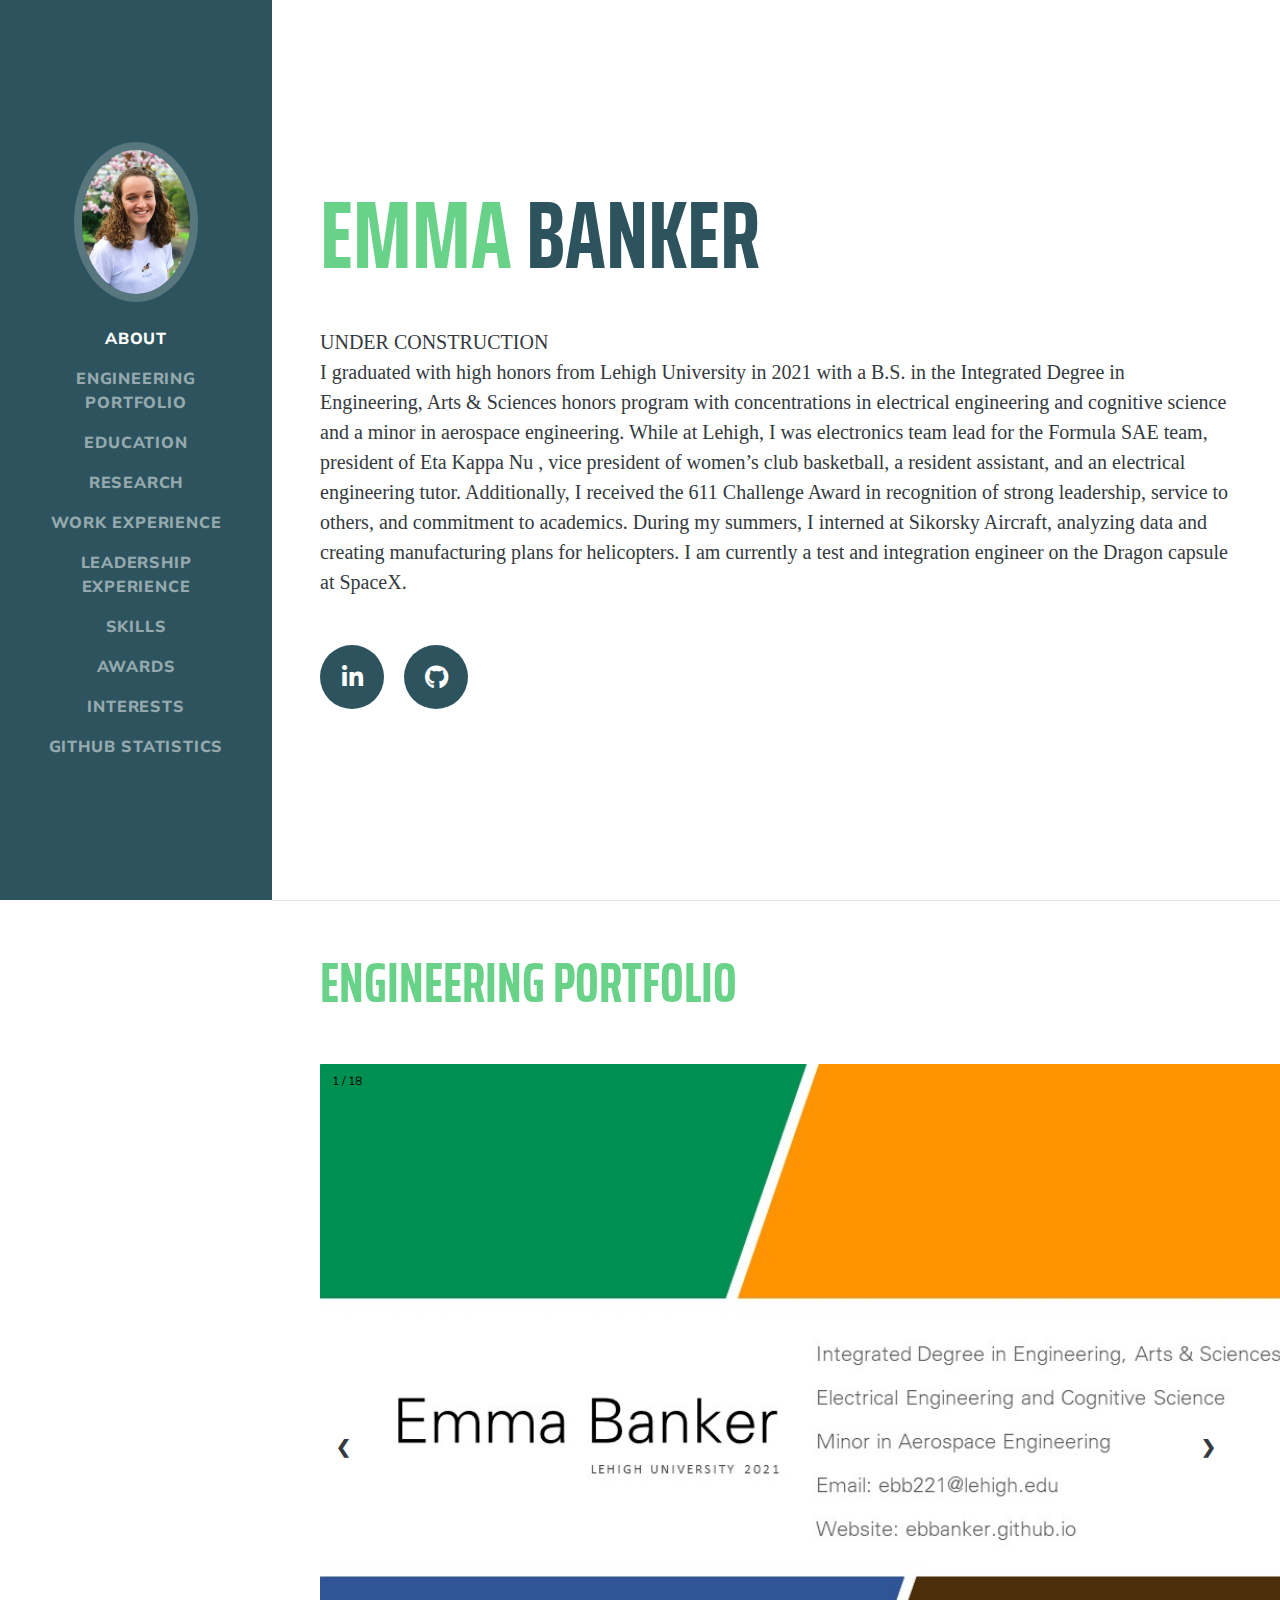
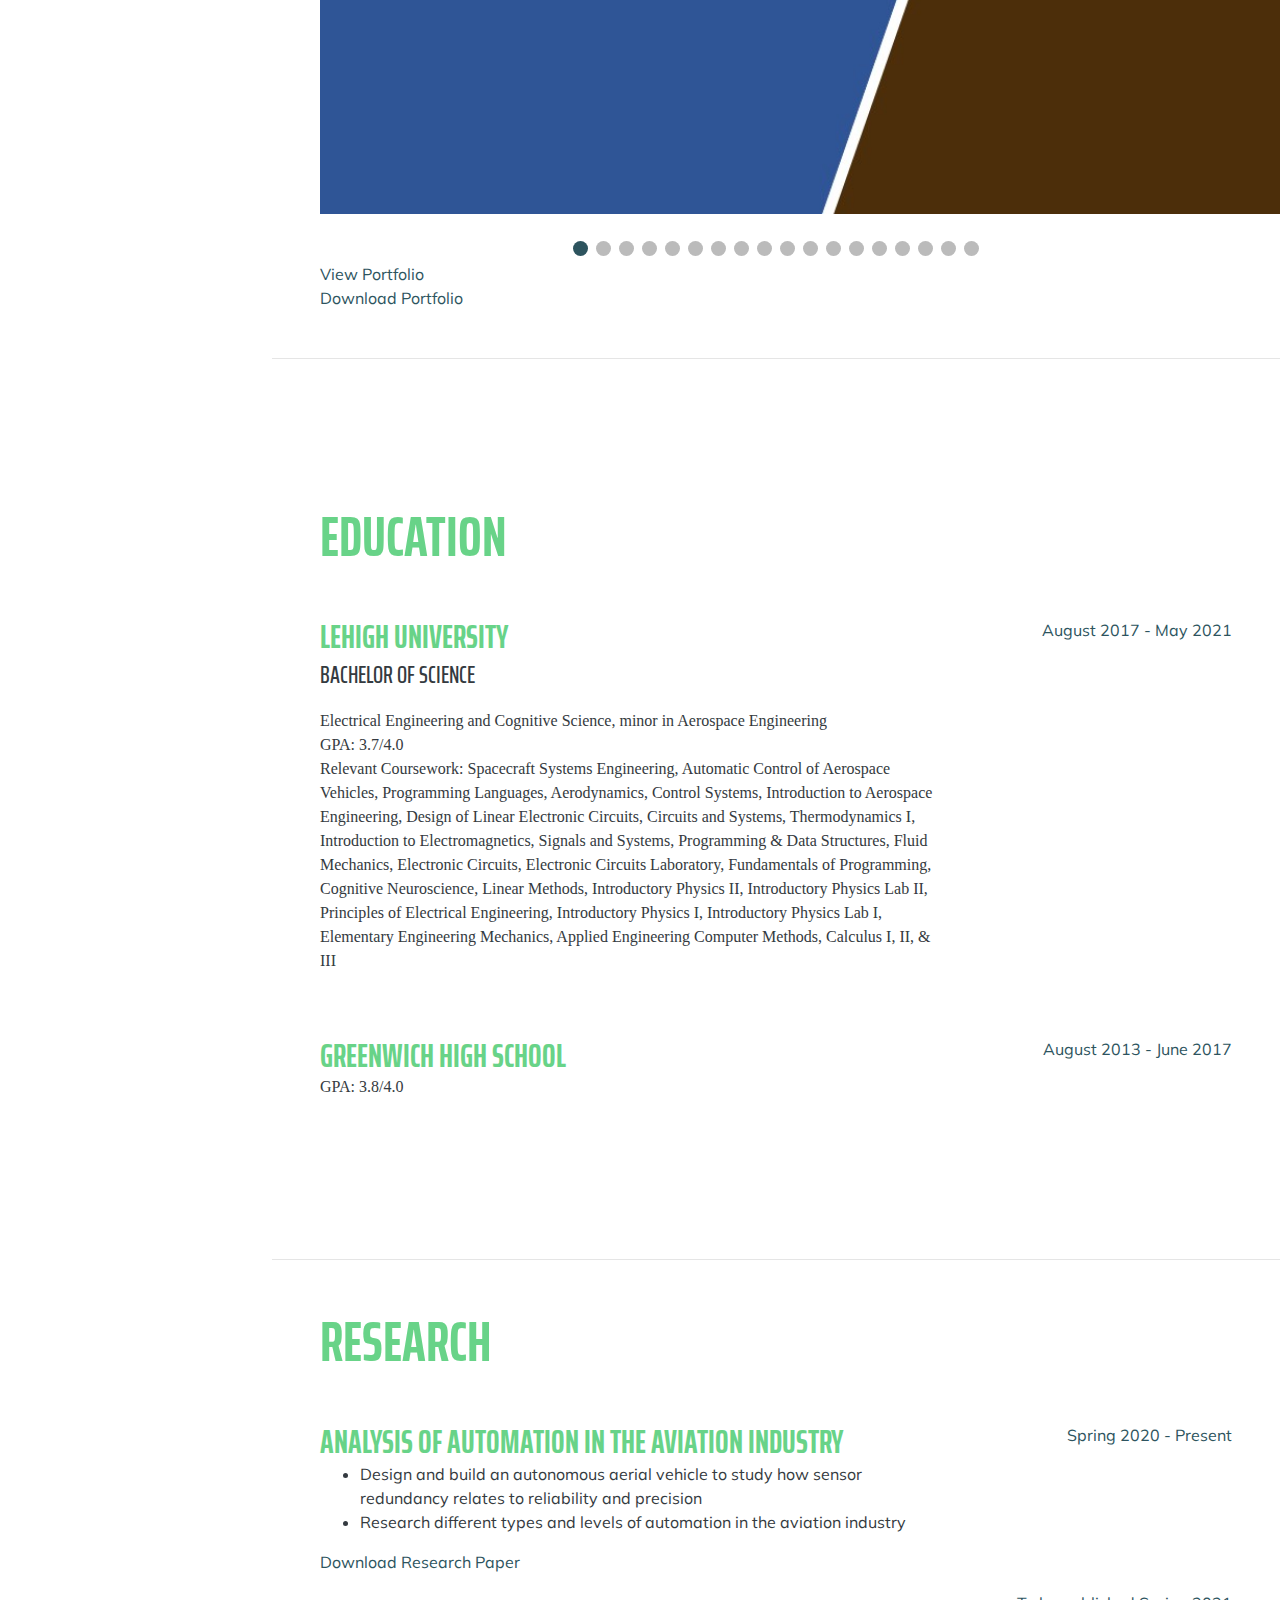
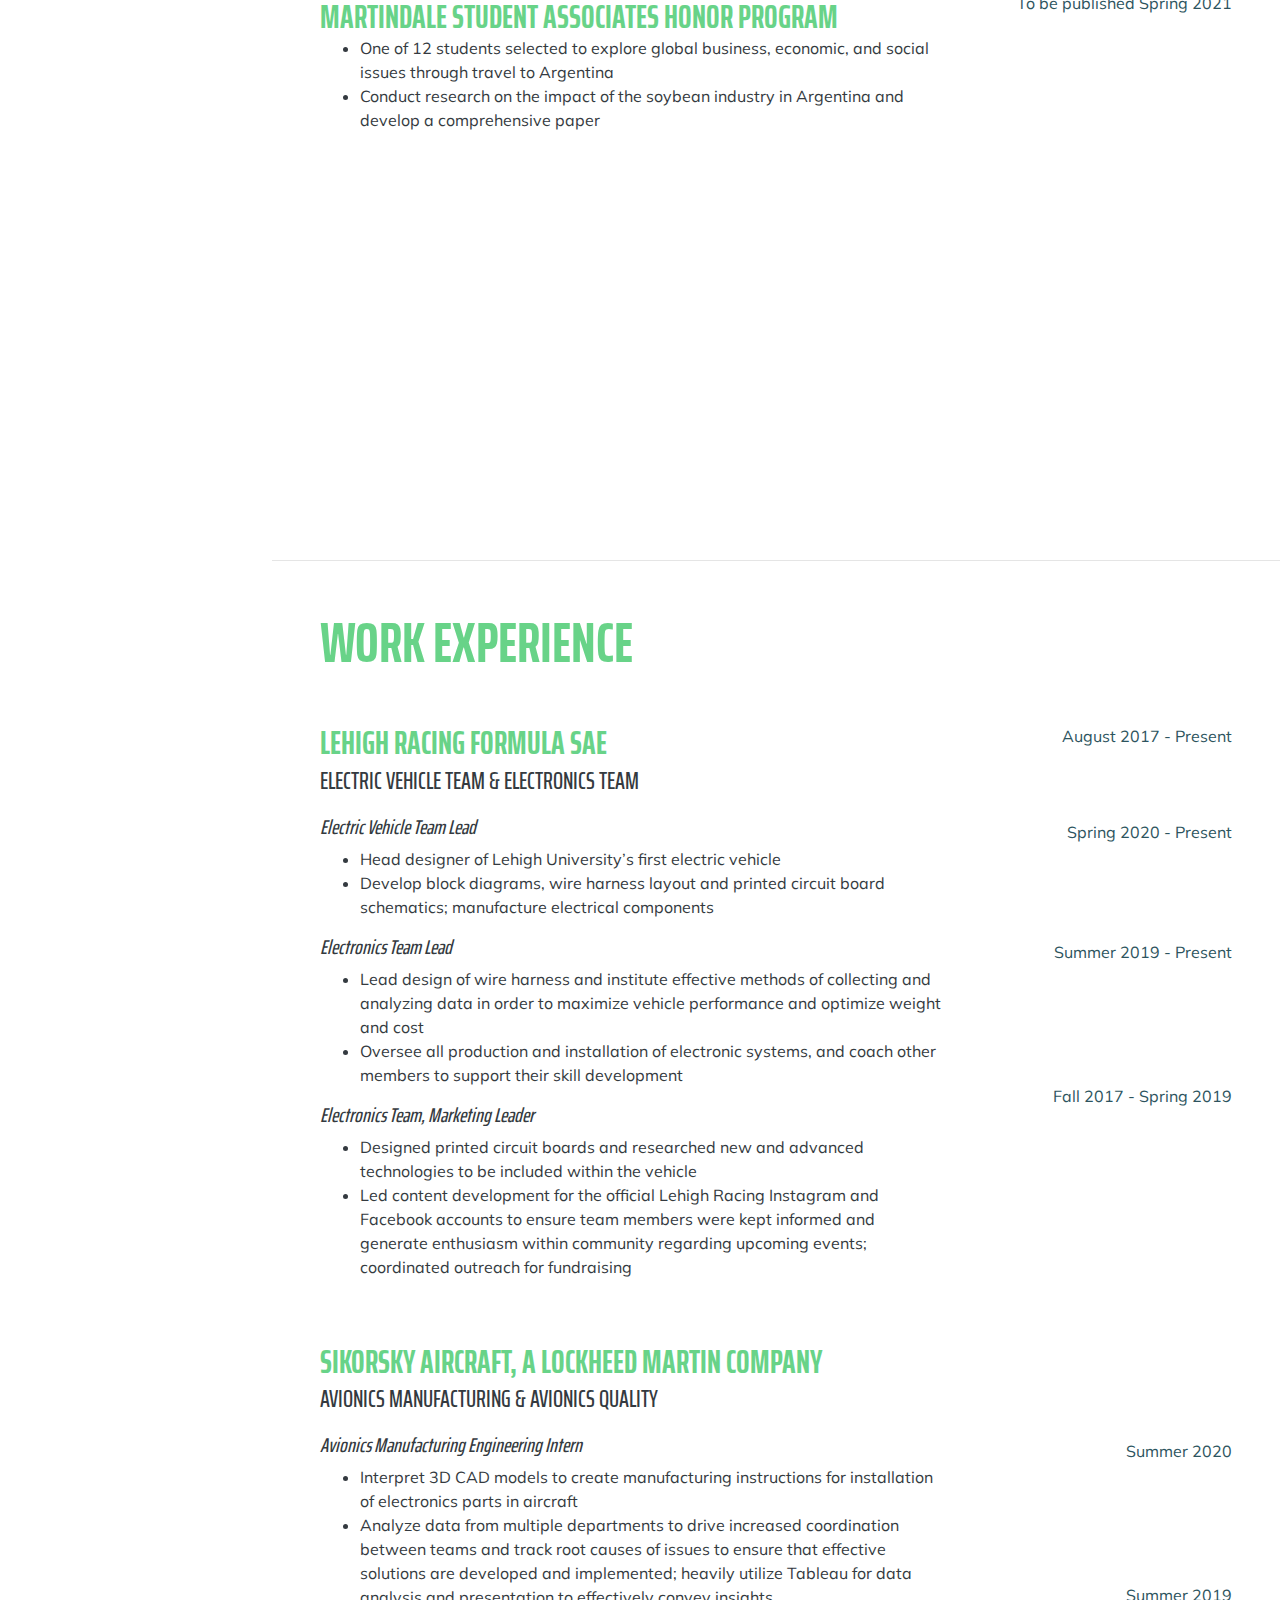
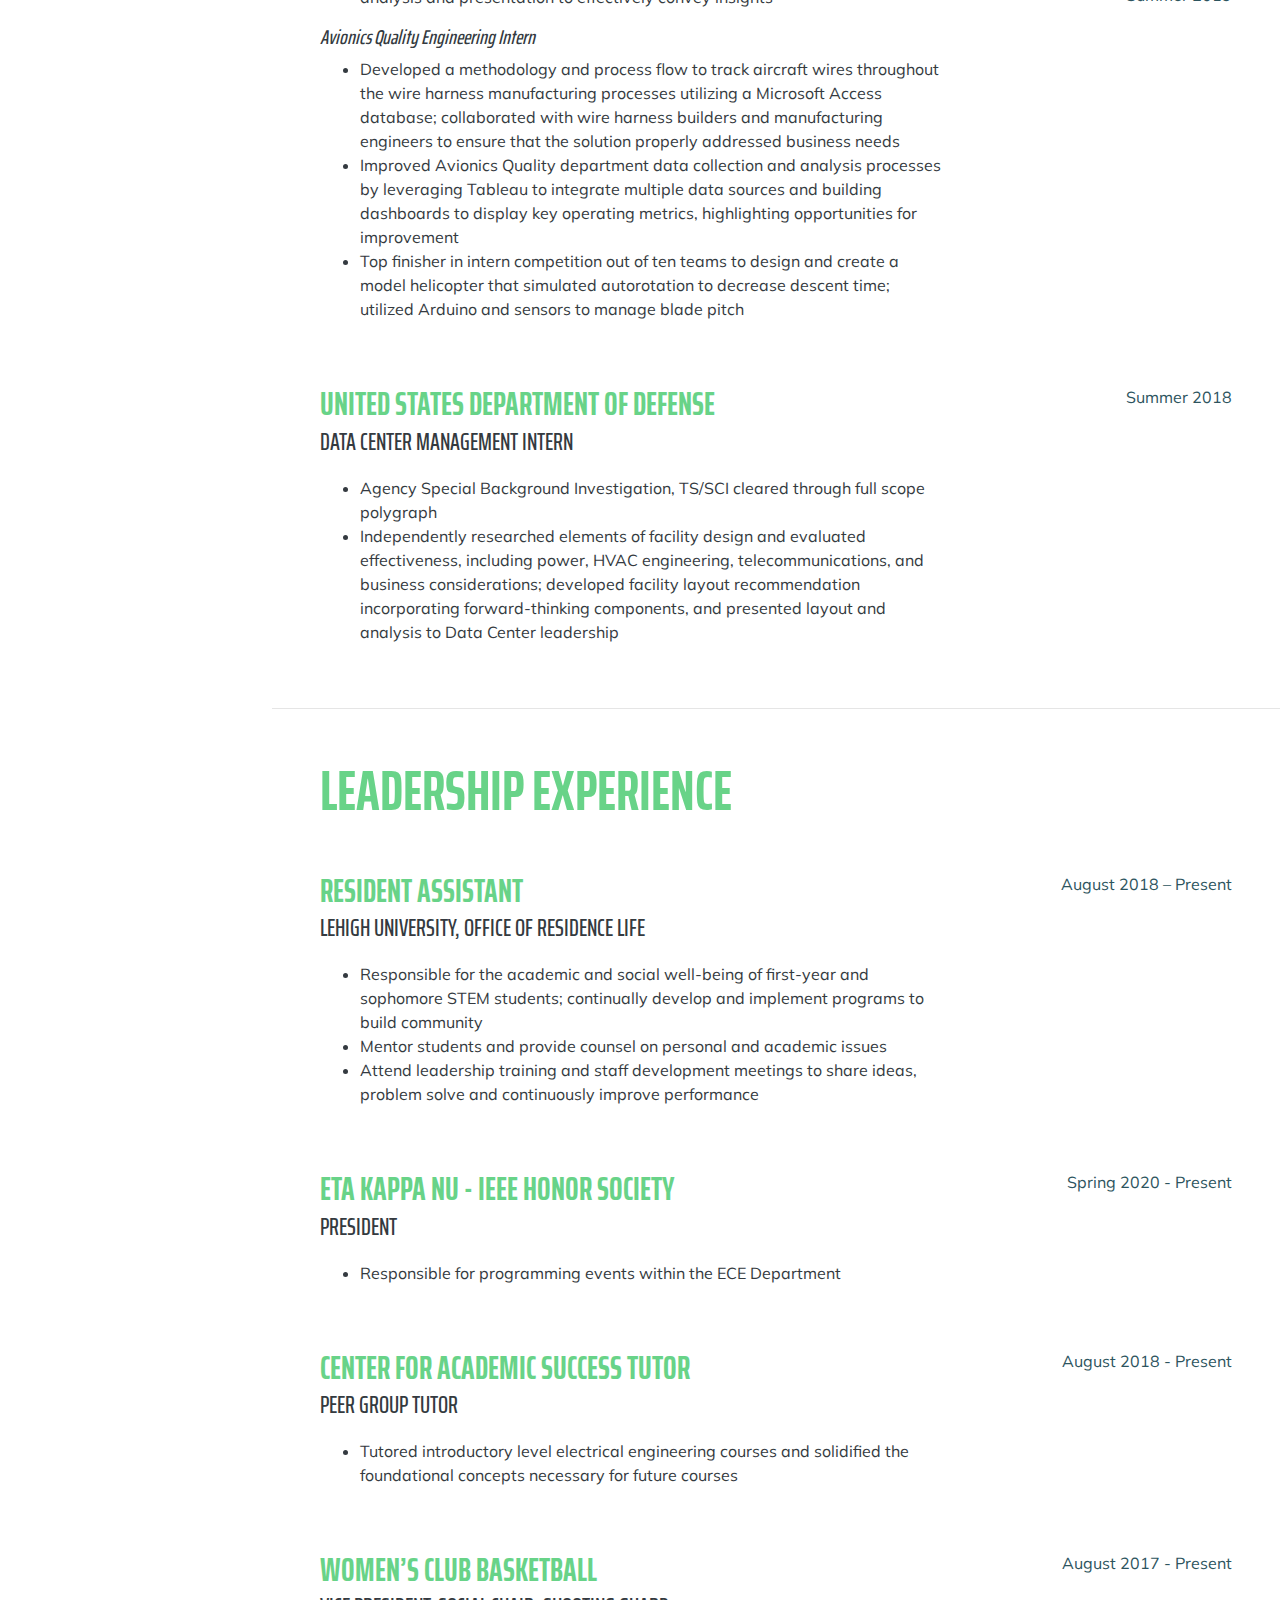
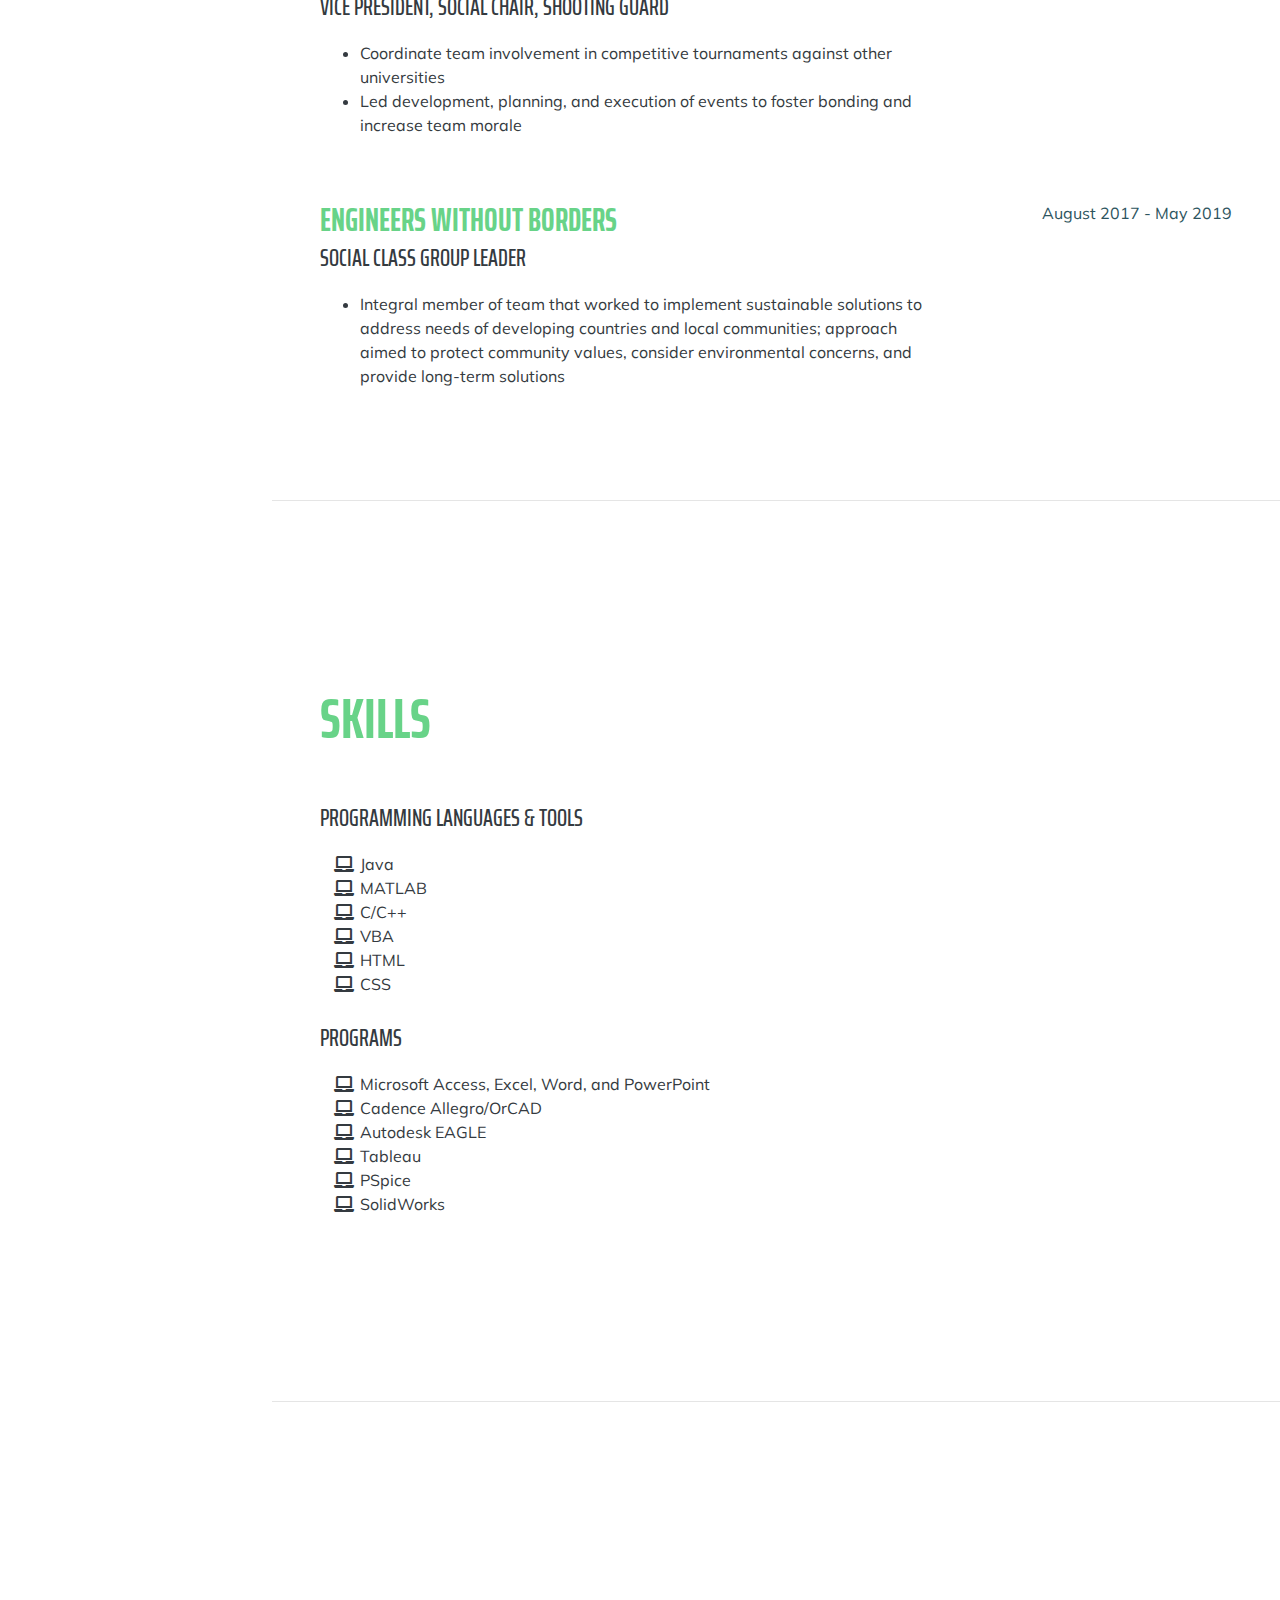
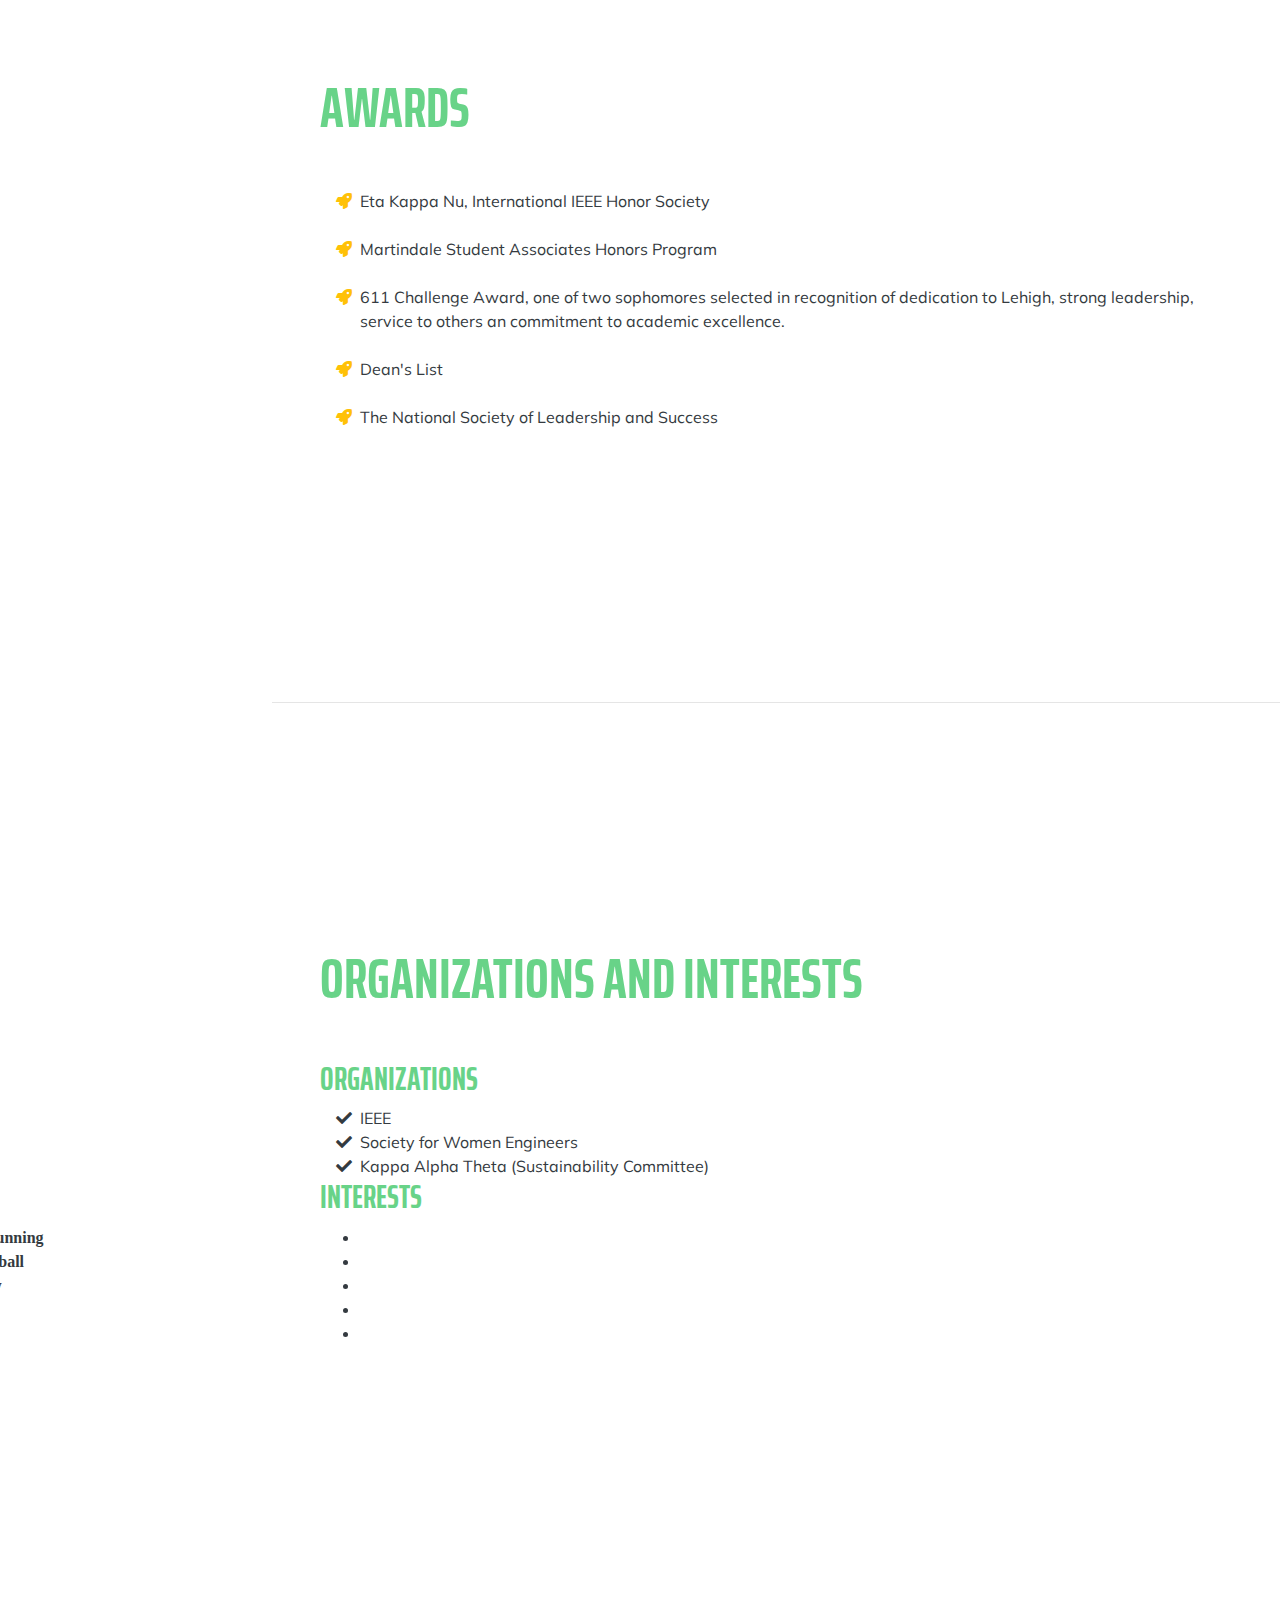
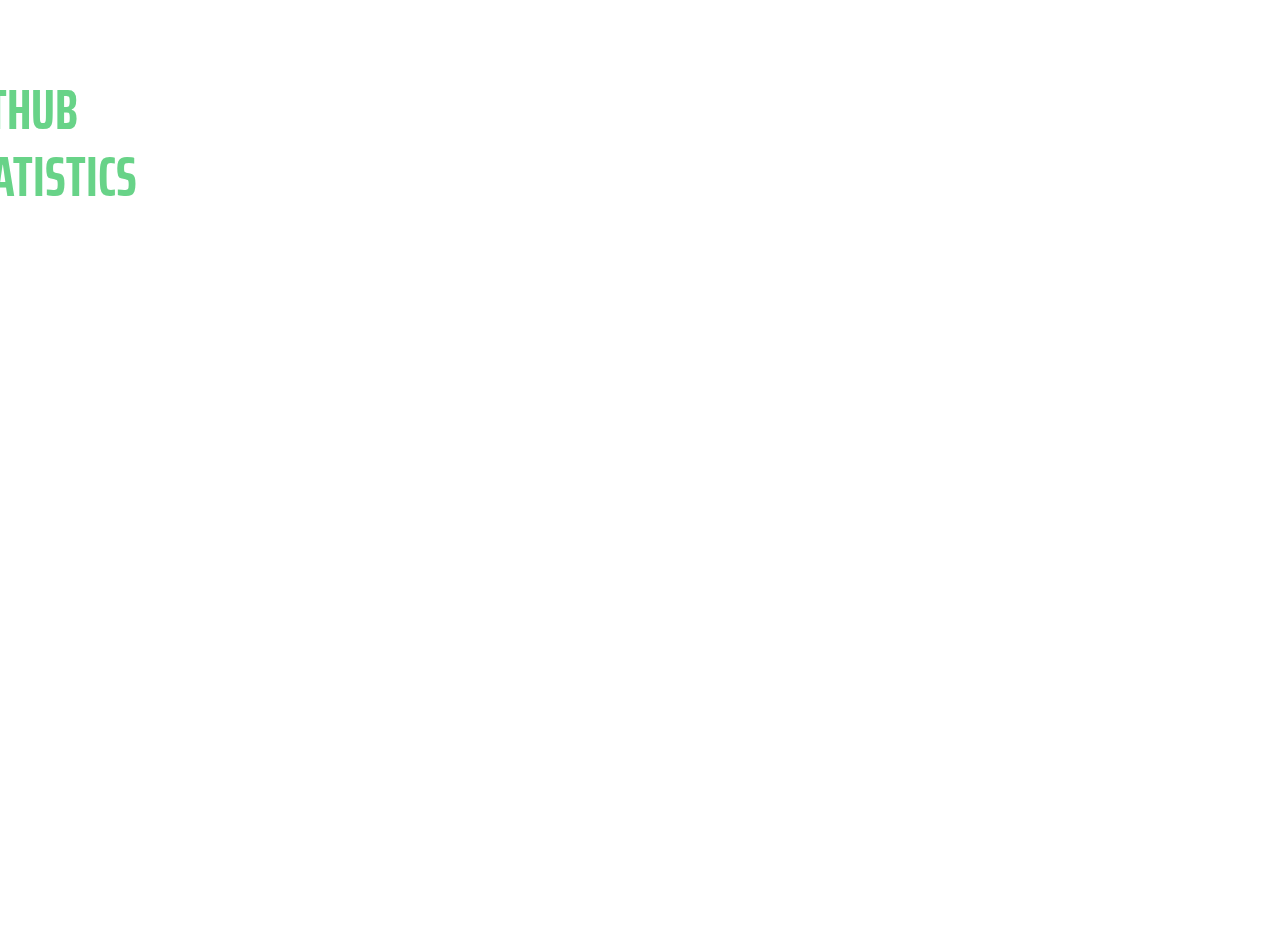
==== index.html @ 0c4d58a2 "Update index.html" ====
<!DOCTYPE html>
<html lang="en">

<head>
   
  <meta charset="utf-8">
  <meta name="viewport" content="width=device-width, initial-scale=1, shrink-to-fit=no">
  <meta name="description" content="">
  <meta name="author" content="">

  <title>Emma Banker | Portfolio</title>

  <!-- Bootstrap core CSS -->
  <link href="vendor/bootstrap/css/bootstrap.min.css" rel="stylesheet">

  <!-- Custom fonts for this template -->
  <link href="https://fonts.googleapis.com/css?family=Saira+Extra+Condensed:500,700" rel="stylesheet">
  <link href="https://fonts.googleapis.com/css?family=Muli:400,400i,800,800i" rel="stylesheet">
  <link href="vendor/fontawesome-free/css/all.min.css" rel="stylesheet">

  <!-- Custom styles for this template -->
  <link href="css/resume.min.css" rel="stylesheet">

</head>

<body id="page-top">

  <nav class="navbar navbar-expand-lg navbar-dark bg-primary fixed-top" id="sideNav">
    <a class="navbar-brand js-scroll-trigger" href="#page-top">
      <span class="d-block d-lg-none">Emma Banker</span>
      <span class="d-none d-lg-block">
        <img class="img-fluid img-profile rounded-circle mx-auto mb-2" src="profile.jpg" alt="">
      </span>
    </a>
    <button class="navbar-toggler" type="button" data-toggle="collapse" data-target="#navbarSupportedContent" aria-controls="navbarSupportedContent" aria-expanded="false" aria-label="Toggle navigation">
      <span class="navbar-toggler-icon"></span>
    </button>
    <div class="collapse navbar-collapse" id="navbarSupportedContent">
      <ul class="navbar-nav">
        <li class="nav-item">
          <a class="nav-link js-scroll-trigger" href="#about">About</a>
        </li>
        <li class="nav-item">
          <a class="nav-link js-scroll-trigger" href="#engineering">Engineering Portfolio</a>
        </li>
        <li class="nav-item">
          <a class="nav-link js-scroll-trigger" href="#education">Education</a>
        </li>
        <li class="nav-item">
          <a class="nav-link js-scroll-trigger" href="#research">Research</a>
        </li>
        <li class="nav-item">
          <a class="nav-link js-scroll-trigger" href="#experience">Work Experience</a>
        </li>
        <li class="nav-item">
          <a class="nav-link js-scroll-trigger" href="#leadership">Leadership Experience</a>
        </li>
        <li class="nav-item">
          <a class="nav-link js-scroll-trigger" href="#skills">Skills</a>
        </li>
        <li class="nav-item">
          <a class="nav-link js-scroll-trigger" href="#awards">Awards</a>
        </li>
        <li class="nav-item">
          <a class="nav-link js-scroll-trigger" href="#interests">Interests</a>
        </li>
        <li class="nav-item">
          <a class="nav-link js-scroll-trigger" href="#gitstats">Github Statistics</a>
        </li>
        
      </ul>
    </div>
  </nav>

  <div class="container-fluid p-0">

    <section class="resume-section p-3 p-lg-5 d-flex align-items-center" id="about">
       
      <div class="w-100">
        <h1 class="mb-0">Emma
          <span class="text-primary">Banker</span>
        </h1>
        <div class="subheading mb-5">
          <a ></a>
        </div>
        

        <div>
         <span class="d-none d-lg-block">

          <p class="lead mb-5">UNDER CONSTRUCTION <br> I graduated with high honors from Lehigh University in 2021 with a B.S. in the Integrated Degree in Engineering, Arts & Sciences honors program with concentrations in electrical engineering and cognitive science and a minor in aerospace engineering. While at Lehigh, I was electronics team lead for the Formula SAE team, president of Eta Kappa Nu , vice president of women’s club basketball, a resident assistant, and an electrical engineering tutor. Additionally, I received the 611 Challenge Award in recognition of strong leadership, service to others, and commitment to academics. During my summers, I interned at Sikorsky Aircraft, analyzing data and creating manufacturing plans for helicopters. I am currently a test and integration engineer on the Dragon capsule at SpaceX. </p>
           
         </span>
       </div>     
 
        <div class="social-icons">
          <a target="_blank" href="https://www.linkedin.com/in/emma-banker/"><i class="fab fa-linkedin-in"></i></a>
         <!--  <a href="#">
            <i class="fab fa-linkedin-in" src = "https://www.linkedin.com/in/emma-banker/"></i>
          </a> -->
          <!-- <a href="#">
            <i class="fab fa-github"></i>
          </a> -->
          <a target="_blank" href="https://github.com/ebbanker"><i class="fab fa-github"></i></a>
          
        </div>
      </div>
    </section>



     <hr class="m-0">
    <section class="resume-section p-3 p-lg-5 d-flex align-items-center" id="engineering">
      <div class="w-100">
        <h2 class="mb-5">Engineering Portfolio</h2>
            <!-- Slideshow container -->
            <div class="slideshow-container">

              <!-- Full-width images with number and caption text -->
              <div class="mySlides">
                <div class="numbertext">1 / 18</div>
                <img src="TitleSlide.jpg" style="width:100%">
              </div>

              <div class="mySlides">
                <div class="numbertext">2 / 18</div>
                <img src="Introduction.jpg" style="width:100%">
              </div>

              <div class="mySlides">
                <div class="numbertext">3 / 18</div>
                <img src="TableofContents.jpg" style="width:100%">
              </div>

              <div class="mySlides">
                <div class="numbertext">4 / 18</div>
                <img src="FormulaTitle.jpg" style="width:100%">
              </div>

              <div class="mySlides">
                <div class="numbertext">5 / 18</div>
                <img src="FormulaSAEElectronicsTeam.jpg" style="width:100%">
              </div>

              <div class="mySlides">
                <div class="numbertext">6 / 18</div>
                <img src="Eagle.jpg" style="width:100%">
              </div>

              <div class="mySlides">
                <div class="numbertext">7 / 18</div>
                <img src="X50Dash.jpg" style="width:100%">
              </div>

              <div class="mySlides">
                <div class="numbertext">8 / 18</div>
                <img src="X50EngineControlUnit.jpg" style="width:100%">
              </div>

              <div class="mySlides">
                <div class="numbertext">9 / 18</div>
                <img src="X50BrakeLight.jpg" style="width:100%">
              </div>

              <div class="mySlides">
                <div class="numbertext">10 / 18</div>
                <img src="IndependentResearchTitle.jpg" style="width:100%">
              </div>

              <div class="mySlides">
                <div class="numbertext">11 / 18</div>
                <img src="IndependentResearchSlide.jpg" style="width:100%">
              </div>

              <div class="mySlides">
                <div class="numbertext">12 / 18</div>
                <img src="WorkExperienceTitle.jpg" style="width:100%">
              </div>

              <div class="mySlides">
                <div class="numbertext">13 / 18</div>
                <img src="DepartmentofDefense.jpg" style="width:100%">
              </div>

              <div class="mySlides">
                <div class="numbertext">14 / 18</div>
                <img src="SikorskyOne.jpg" style="width:100%">
              </div>

              <div class="mySlides">
                <div class="numbertext">15 / 18</div>
                <img src="SikorskyTwo.jpg" style="width:100%">
              </div>

              <div class="mySlides">
                <div class="numbertext">16 / 18</div>
                <img src="SikorskyThree.jpg" style="width:100%">
              </div>

              <div class="mySlides">
                <div class="numbertext">17 / 18</div>
                <img src="PersonalProjects.jpg" style="width:100%">
              </div>

              <div class="mySlides">
                <div class="numbertext">18 / 18</div>
                <img src="CadenceAMRadioReceiverDesign.jpg" style="width:100%">
              </div>

              <!-- Next and previous buttons -->
              <a class="prev" onclick="plusSlides(-1)">&#10094;</a>
              <a class="next" onclick="plusSlides(1)">&#10095;</a>
            </div>
            <br>

            <!-- The dots/circles -->
            <div style="text-align:center">
              <span class="dot" onclick="currentSlide(1)"></span>
              <span class="dot" onclick="currentSlide(2)"></span>
              <span class="dot" onclick="currentSlide(3)"></span>
              <span class="dot" onclick="currentSlide(4)"></span>
              <span class="dot" onclick="currentSlide(5)"></span>
              <span class="dot" onclick="currentSlide(6)"></span>
              <span class="dot" onclick="currentSlide(7)"></span>
              <span class="dot" onclick="currentSlide(8)"></span>
              <span class="dot" onclick="currentSlide(9)"></span>
              <span class="dot" onclick="currentSlide(10)"></span>
              <span class="dot" onclick="currentSlide(11)"></span>
              <span class="dot" onclick="currentSlide(12)"></span>
              <span class="dot" onclick="currentSlide(13)"></span>
              <span class="dot" onclick="currentSlide(14)"></span>
              <span class="dot" onclick="currentSlide(15)"></span>
              <span class="dot" onclick="currentSlide(16)"></span>
              <span class="dot" onclick="currentSlide(17)"></span>
              <span class="dot" onclick="currentSlide(18)"></span>
            </div>

         
            <a class="download" href="ebbanker.github.io/Portfolio_Website.pdf">View Portfolio</a>

            <br>

            <a class="download" href="Portfolio_Website.pdf" download>Download Portfolio</a> 


      </div>
    </section>


    <hr class="m-0">

    <section class="resume-section p-3 p-lg-5 d-flex align-items-center" id="education">
      <div class="w-100">
        <h2 class="mb-5">Education</h2>

        <div class="resume-item d-flex flex-column flex-md-row justify-content-between mb-5">
          <div class="resume-content">
            <h3 class="mb-0">Lehigh University</h3>
            <div class="subheading mb-3">Bachelor of Science</div>
            <p>Electrical Engineering and Cognitive Science, minor in Aerospace Engineering <br>
            GPA: 3.7/4.0
            <br> Relevant Coursework: Spacecraft Systems Engineering, Automatic Control of Aerospace Vehicles, Programming Languages, Aerodynamics, Control Systems, Introduction to Aerospace Engineering, Design of Linear Electronic Circuits, Circuits and Systems, Thermodynamics I, Introduction to Electromagnetics, Signals and Systems, Programming & Data Structures, Fluid Mechanics, Electronic Circuits, Electronic Circuits Laboratory, Fundamentals of Programming, Cognitive Neuroscience, Linear Methods, Introductory Physics II, Introductory Physics Lab II, Principles of Electrical Engineering, Introductory Physics I, Introductory Physics Lab I, Elementary Engineering Mechanics, Applied Engineering Computer Methods, Calculus I, II, & III </p>
          </div>
          <div class="resume-date text-md-right">
            <span class="text-primary">August 2017 - May 2021</span>
          </div>
        </div>

        <div class="resume-item d-flex flex-column flex-md-row justify-content-between">
          <div class="resume-content">
            <h3 class="mb-0">Greenwich High School</h3>
            <p>GPA: 3.8/4.0</p>
          </div>
          <div class="resume-date text-md-right">
            <span class="text-primary">August 2013 - June 2017</span>
          </div>
        </div>

      </div>
    </section>

    <hr class="m-0">

    <section class="resume-section p-3 p-lg-5 d-flex justify-content-center" id="research">
      <div class="w-100">
        <h2 class="mb-5"> Research</h2>

        <div class="resume-item d-flex flex-column flex-md-row justify-content-between mb-5">
          <div class="resume-content">
            <h3 class="mb-0">Analysis of Automation in the Aviation Industry</h3>
            <ul><li> Design and build an autonomous aerial vehicle to study how sensor redundancy relates to reliability and precision </li><li> Research different types and levels of automation in the aviation industry </li></ul>

            <a class="download" href="Independent Research.pdf" download>Download Research Paper</a> 

            <br><br>


            <h3 class="mb-0"> Martindale Student Associates Honor Program </h3> 
            <ul><li> One of 12 students selected to explore global business, economic, and social issues through travel to Argentina</li><li> Conduct research on the impact of the soybean industry in Argentina and develop a comprehensive paper </li></ul>

          </div>
          <div class="resume-date text-md-right">
            <span class="text-primary">Spring 2020 - Present<br> <br> <br> <br> <br> <br> <br> To be published Spring 2021</span>
          </div>
        </div>

      </div>

    </section>


    <hr class="m-0">

    <section class="resume-section p-3 p-lg-5 d-flex justify-content-center" id="experience">
      <div class="w-100">
        <h2 class="mb-5"> Work Experience</h2>

        <div class="resume-item d-flex flex-column flex-md-row justify-content-between mb-5">
          <div class="resume-content">
            <h3 class="mb-0">Lehigh Racing Formula SAE</h3>
            <div class="subheading mb-3">Electric Vehicle Team & Electronics Team </div>
            <h6 class="positonname">Electric Vehicle Team Lead </h6>
            <ul><li> Head designer of Lehigh University’s first electric vehicle </li><li> Develop block diagrams, wire harness layout and printed circuit board schematics; manufacture electrical components </li></ul>
            <h6 class="positonname"> Electronics Team Lead  </h6> 
            <ul><li> Lead design of wire harness and institute effective methods of collecting and analyzing data in order to maximize vehicle performance and optimize weight and cost </li><li> Oversee all production and installation of electronic systems, and coach other members to support their skill development </li></ul>
            <h6 class="positonname"> Electronics Team, Marketing Leader </h6> 
            <ul><li> Designed printed circuit boards and researched new and advanced technologies to be included within the vehicle </li><li> Led content development for the official Lehigh Racing Instagram and Facebook accounts to ensure team members were kept informed and generate enthusiasm within community regarding upcoming events; coordinated outreach for fundraising </li></ul>
          </div>
          <div class="resume-date text-md-right">
            <span class="text-primary">August 2017 - Present <br> <br> <br> <br> Spring 2020 - Present <br> <br> <br> <br> <br> Summer 2019 - Present <br> <br> <br> <br> <br> <br>  Fall 2017 - Spring 2019</span>
          </div>
        </div>

        <div class="resume-item d-flex flex-column flex-md-row justify-content-between mb-5">
          <div class="resume-content">
            <h3 class="mb-0">Sikorsky Aircraft, A Lockheed Martin Company</h3>
            <div class="subheading mb-3">Avionics Manufacturing & Avionics Quality</div>
            <h6 class="positonname">Avionics Manufacturing Engineering Intern</h6>
            <ul><li> Interpret 3D CAD models to create manufacturing instructions for installation of electronics parts in aircraft </li><li> Analyze data from multiple departments to drive increased coordination between teams and track root causes of issues to ensure that effective solutions are developed and implemented; heavily utilize Tableau for data analysis and presentation to effectively convey insights </li></ul>
            <h6 class="positonname">Avionics Quality Engineering Intern</h6>
            <ul><li> Developed a methodology and process flow to track aircraft wires throughout the wire harness manufacturing processes utilizing a Microsoft Access database; collaborated with wire harness builders and manufacturing engineers to ensure that the solution properly addressed business needs </li><li> Improved Avionics Quality department data collection and analysis processes by leveraging Tableau to integrate multiple data sources and building dashboards to display key operating metrics, highlighting opportunities for improvement </li><li> Top finisher in intern competition out of ten teams to design and create a model helicopter that simulated autorotation to decrease descent time; utilized Arduino and sensors to manage blade pitch</li></ul>
          </div>
          <div class="resume-date text-md-right">
            <span class="text-primary"><br> <br> <br> <br> Summer 2020   <br> <br> <br> <br> <br> <br> Summer 2019</span>
          </div>
        </div>

        <div class="resume-item d-flex flex-column flex-md-row justify-content-between">
          <div class="resume-content">
            <h3 class="mb-0">United States Department of Defense</h3>
            <div class="subheading mb-3">Data Center Management Intern</div>
            <ul><li> Agency Special Background Investigation, TS/SCI cleared through full scope polygraph </li><li> Independently researched elements of facility design and evaluated effectiveness, including power, HVAC engineering, telecommunications, and business considerations; developed facility layout recommendation incorporating forward-thinking components, and presented layout and analysis to Data Center leadership</li></ul>
          </div>
          <div class="resume-date text-md-right">
            <span class="text-primary">Summer 2018</span>
          </div>
        </div>

      </div>

    </section>

    <hr class="m-0">

    <section class="resume-section p-3 p-lg-5 d-flex align-items-center" id="leadership">
      <div class="w-100">
        <h2 class="mb-5">Leadership Experience</h2>

        <div class="resume-item d-flex flex-column flex-md-row justify-content-between mb-5">
          <div class="resume-content">
            <h3 class="mb-0">Resident Assistant</h3>
            <div class="subheading mb-3">Lehigh University, Office of Residence Life</div>
            <ul><li> Responsible for the academic and social well-being of first-year and sophomore STEM students; continually develop and implement programs to build community </li><li> Mentor students and provide counsel on personal and academic issues </li><li> Attend leadership training and staff development meetings to share ideas, problem solve and continuously improve performance</li></ul>
          </div>
          <div class="resume-date text-md-right">
            <span class="text-primary">August 2018 – Present </span>
          </div>
        </div>

        <div class="resume-item d-flex flex-column flex-md-row justify-content-between mb-5">
          <div class="resume-content">
            <h3 class="mb-0">Eta Kappa Nu - IEEE Honor Society</h3>
            <div class="subheading mb-3">President</div>
            <ul><li>Responsible for programming events within the ECE Department </li></ul>
          </div>
          <div class="resume-date text-md-right">
            <span class="text-primary">Spring 2020 - Present</span>
          </div>
        </div>

        <div class="resume-item d-flex flex-column flex-md-row justify-content-between mb-5">
          <div class="resume-content">
            <h3 class="mb-0">Center for Academic Success Tutor </h3>
            <div class="subheading mb-3">Peer Group Tutor</div>
            <ul><li> Tutored introductory level electrical engineering courses and solidified the foundational concepts necessary for future courses </li></ul>
          </div>
          <div class="resume-date text-md-right">
            <span class="text-primary">August 2018 - Present</span>
          </div>
        </div>

        <div class="resume-item d-flex flex-column flex-md-row justify-content-between mb-5">
          <div class="resume-content">
            <h3 class="mb-0">Women’s Club Basketball</h3>
            <div class="subheading mb-3">Vice President, Social Chair, Shooting Guard</div>
            <ul> <li> Coordinate team involvement in competitive tournaments against other universities </li><li> Led development, planning, and execution of events to foster bonding and increase team morale </li></ul>
          </div>
          <div class="resume-date text-md-right">
            <span class="text-primary">August 2017 - Present</span>
          </div>
        </div>

        <div class="resume-item d-flex flex-column flex-md-row justify-content-between mb-5">
          <div class="resume-content">
            <h3 class="mb-0">Engineers Without Borders </h3>
            <div class="subheading mb-3">Social Class Group Leader</div>
            <ul> <li>Integral member of team that worked to implement sustainable solutions to address needs of developing countries and local communities; approach aimed to protect community values, consider environmental concerns, and provide long-term solutions </li></ul>
          </div>
          <div class="resume-date text-md-right">
            <span class="text-primary">August 2017 - May 2019</span>
          </div>
        </div>

      </div>
    </section>

    <hr class="m-0">

    <section class="resume-section p-3 p-lg-5 d-flex align-items-center" id="skills">
      <div class="w-100">
        <h2 class="mb-5">Skills</h2>

        <div class="subheading mb-3">Programming Languages &amp; Tools</div>
        <ul class="fa-ul mb-0">
          <li>
            <i class="fa-li fa fa-laptop"></i>
            Java</li>
          <li>
            <i class="fa-li fa fa-laptop"></i>
            MATLAB</li>
          <li>
            <i class="fa-li fa fa-laptop"></i>
            C/C++</li>
           <li>
            <i class="fa-li fa fa-laptop"></i>
            VBA</li> 
            <li>
            <i class="fa-li fa fa-laptop"></i>
            HTML</li> 
          <li>
            <i class="fa-li fa fa-laptop"></i>
            CSS<br><br></li>
        </ul>

        <div class="subheading mb-3">Programs</div>
        <ul class="fa-ul mb-0">
          <li>
            <i class="fa-li fas fa-laptop"></i>
            Microsoft Access, Excel, Word, and PowerPoint</li>
          <li>
            <i class="fa-li fas fa-laptop"></i>
            Cadence Allegro/OrCAD</li>
          <li>
            <i class="fa-li fas fa-laptop"></i>
            Autodesk EAGLE</li>
          <li>
            <i class="fa-li fas fa-laptop"></i>
            Tableau</li>
          <li>
            <i class="fa-li fas fa-laptop"></i>
            PSpice</li>
          <li>
            <i class="fa-li fas fa-laptop"></i>
            SolidWorks</li>
        </ul>
      </div>
    </section>

    <hr class="m-0">
<section class="resume-section p-3 p-lg-5 d-flex align-items-center" id="awards">
      <div class="w-100">
        <h2 class="mb-5">Awards </h2>
        <ul class="fa-ul mb-0">
          <li>
            <i class="fa-li fas fa-rocket text-warning"></i>
            Eta Kappa Nu, International IEEE Honor Society</li>
            <br>
          <li>
            <i class="fa-li fas fa-rocket text-warning"></i>
            Martindale Student Associates Honors Program</li>
            <br>
          <li>
            <i class="fa-li fas fa-rocket text-warning"></i>
            611 Challenge Award, one of two sophomores selected in recognition of dedication to Lehigh, strong leadership, service to others an commitment to academic excellence. </li>
            <br>
          <li>
            <i class="fa-li fas fa-rocket text-warning"></i>
            Dean's List</li>
            <br>
          <li>
            <i class="fa-li fas fa-rocket text-warning"></i>
            The National Society of Leadership and Success</li>
        </ul>
      </div>
    </section>

    <hr class="m-0">
    <section class="resume-section p-3 p-lg-5 d-flex align-items-center" id="interests">
      <div class="w-100">
        <h2 class="mb-5">Organizations and Interests</h2>
        <h3>Organizations</h3>
         <ul class="fa-ul mb-0"><li> <i class="fa-li fa fa-check"></i> IEEE </li><li> <i class="fa-li fa fa-check"></i>Society for Women Engineers</li><li> <i class="fa-li fa fa-check"></i>Kappa Alpha Theta (Sustainability Committee) </li></ul>
        <h3>Interests</h3>
         <ul><li> <i class="fa-li fa fa-check">Running </li><li> <i class="fa-li fa fa-check">Basketball </li><li> <i class="fa-li fa fa-check">Community Service </li><li> <i class="fa-li fa fa-check">Reading </li><li> <i class="fa-li fa fa-check">Hiking </li></ul>

      </div>
    </section>

    <hr class="m-0">

    <section class="resume-section p-3 p-lg-5 d-flex justify-content-center" id="gitstats">
      <div class="w-100">
        <h2 class="mb-5"> Github Statistics</h2>

        <a href="https://github.com/anuraghazra/github-readme-stats" target="_blank">
          <img alt ="Emma's github stats" src="https://github-readme-stats.vercel.app/api?username=ebbanker&count_private=true&show_icons=true&title_color=#68d388&text_color=#68d388&icon_color=#68d388" style="max-width: 200%";>
        </a>

      </div>
    </section>
   

    

  </div>

  <!-- Bootstrap core JavaScript -->
  <script src="vendor/jquery/jquery.min.js"></script>
  <script src="vendor/bootstrap/js/bootstrap.bundle.min.js"></script>

  <!-- Plugin JavaScript -->
  <script src="vendor/jquery-easing/jquery.easing.min.js"></script>

  <!-- Custom scripts for this template -->
  <script src="js/resume.min.js"></script>

</body>

</html>
---- css/resume.min.css ----
/*!
 * Start Bootstrap - Resume v5.0.8 (https://startbootstrap.com/template-overviews/resume)
 * Copyright 2013-2019 Start Bootstrap
 * Licensed under MIT (https://github.com/BlackrockDigital/startbootstrap-resume/blob/master/LICENSE)
 */

body {
 font-family: 'Muli', -apple-system, BlinkMacSystemFont, 'Segoe UI', Roboto, 'Helvetica Neue', Arial, sans-serif, 'Apple Color Emoji', 'Segoe UI Emoji', 'Segoe UI Symbol', 'Noto Color Emoji';
  padding-top: 54px;
  color: #343a40;
}

@media (min-width: 992px) {
  body {
    padding-top: 0;
    padding-left: 17rem;
  }
}

h1,
h2,
h3,
h4,
h5{
  font-family: 'Saira Extra Condensed', -apple-system, BlinkMacSystemFont, 'Segoe UI', Roboto, 'Helvetica Neue', Arial, sans-serif, 'Apple Color Emoji', 'Segoe UI Emoji', 'Segoe UI Symbol', 'Noto Color Emoji';
  font-weight: 700;
  text-transform: uppercase;
  color: #68d388;
}

h1 {
  font-size: 6rem;
  line-height: 5.5rem;
}

h2 {
  font-size: 3.5rem;
}

h3 {
  font-size: 2rem;
}

h4
{
  font-size: 1.25rem;
  font-weight: 500;
  font-family: "Palatino Linotype", "Book Antiqua", Palatino, serif;
}

h6{
  font-size: 1.25rem;
  font-weight: italic;
  font-color: #e80c0c;
  font-family: 'Saira Extra Condensed', -apple-system, BlinkMacSystemFont, 'Segoe UI', Roboto, 'Helvetica Neue', Arial, sans-serif, 'Apple Color Emoji', 'Segoe UI Emoji', 'Segoe UI Symbol', 'Noto Color Emoji';
}

p {
  font-size: 1rem;
  font-weight: 500;
  font-family: "Palatino Linotype", "Book Antiqua", Palatino, serif;
}

p.lead {
  font-size: 1.25rem;
  font-weight: 500;
  font-family: "Palatino Linotype", "Book Antiqua", Palatino, serif;
}

.subheading {
  text-transform: uppercase;
  font-weight: 500;
  font-family: 'Saira Extra Condensed', -apple-system, BlinkMacSystemFont, 'Segoe UI', Roboto, 'Helvetica Neue', Arial, sans-serif, 'Apple Color Emoji', 'Segoe UI Emoji', 'Segoe UI Symbol', 'Noto Color Emoji';
  font-size: 1.5rem;
  font-color: #68d388;
}

.positonname {
  font-size: 1.25rem;
  font-style: italic;
  font-color: #e80c0c;
  font-family: 'Saira Extra Condensed', -apple-system, BlinkMacSystemFont, 'Segoe UI', Roboto, 'Helvetica Neue', Arial, sans-serif, 'Apple Color Emoji', 'Segoe UI Emoji', 'Segoe UI Symbol', 'Noto Color Emoji';
}

.social-icons a {
  display: inline-block;
  height: 4rem;
  width: 4rem;
  background-color: #2d545e;
  color: #fff !important;
  border-radius: 100%;
  text-align: center;
  font-size: 1.5rem;
  line-height: 4rem;
  margin-right: 1rem;
}

.social-icons a:last-child {
  margin-right: 0;
}

.social-icons a:hover {
  background-color: #68d388;
}

.dev-icons {
  font-size: 3rem;
}

.dev-icons .list-inline-item i:hover {
  color: #5B5A64;
}

#sideNav .navbar-nav .nav-item .nav-link {
  font-weight: 800;
  letter-spacing: 0.05rem;
  text-transform: uppercase;
}

#sideNav .navbar-toggler:focus {
  outline-color: #2d545e;
}

/* Style buttons */
.download a {
  font-size: 1.25rem;
  font-style: italic;
  font-color: #e80c0c;
  font-family: 'Saira Extra Condensed', -apple-system, BlinkMacSystemFont, 'Segoe UI', Roboto, 'Helvetica Neue', Arial, sans-serif, 'Apple Color Emoji', 'Segoe UI Emoji', 'Segoe UI Symbol', 'Noto Color Emoji';
  background-color: white;
  border: 2px solid #4CAF50; /* Green */
}

@media (min-width: 992px) {
  #sideNav {
    text-align: center;
    position: fixed;
    top: 0;
    left: 0;
    display: flex;
    flex-direction: column;
    width: 17rem;
    height: 100vh;
  }
  #sideNav .navbar-brand {
    display: flex;
    margin: auto auto 0;
    padding: 0.5rem;
  }
  #sideNav .navbar-brand .img-profile {
    max-width: 10rem;
    max-height: 10rem;
    border: 0.5rem solid rgba(255, 255, 255, 0.2);
  }
  #sideNav .navbar-collapse {
    display: flex;
    align-items: flex-start;
    flex-grow: 0;
    width: 100%;
    margin-bottom: auto;
  }
  #sideNav .navbar-collapse .navbar-nav {
    flex-direction: column;
    width: 100%;
  }
  #sideNav .navbar-collapse .navbar-nav .nav-item {
    display: block;
  }
  #sideNav .navbar-collapse .navbar-nav .nav-item .nav-link {
    display: block;
  }
}

#gitstats {
    display: grid;
    grid-template-columns: repeat(auto-fit, 520px);
    gap: 50px;
    justify-content: space-between;
    title_color: #68d388;
}

section.resume-section {
  padding-top: 5rem !important;
  padding-bottom: 5rem !important;
  max-width: 75rem;
}

section.resume-section .resume-item .resume-date {
  min-width: none;
}

@media (min-width: 768px) {
  section.resume-section {
    min-height: 100vh;
  }
  section.resume-section .resume-item .resume-date {
    min-width: 18rem;
  }
}

@media (min-width: 992px) {
  section.resume-section {
    padding-top: 3rem !important;
    padding-bottom: 3rem !important;
  }
}

.bg-primary {
  background-color: #2d545e !important;
}

.text-primary {
  color: #2d545e  !important;
}

a {
  color: #2d545e;
}

a:hover, a:focus, a:active {
  color: #c8c8b4;
}

* {box-sizing:border-box}

/* Slideshow container */
.slideshow-container {
  max-width: 1000px;
  position: relative;
  margin: auto;
}

/* Hide the images by default */
.mySlides {
  width: 1000px;;
}

/* Next & previous buttons */
.prev, .next {
  cursor: pointer;
  position: absolute;
  top: 50%;
  width: auto;
  padding: 16px;
  margin-top: -22px;
  color: white;
  font-weight: bold;
  font-size: 18px;
  transition: 0.6s ease;
  border-radius: 0 3px 3px 0;
  user-select: none;
}

/* Position the "next button" to the right */
.next {
  right: 0;
  border-radius: 3px 0 0 3px;
}

/* On hover, add a black background color with a little bit see-through */
.prev:hover, .next:hover {
  background-color: rgba(0,0,0,0.8);
}

/* Caption text */
.text {
  color: #f2f2f2;
  font-size: 15px;
  padding: 8px 12px;
  position: absolute;
  bottom: 8px;
  width: 100%;
  text-align: center;
}

/* Number text (1/3 etc) */
.numbertext {
  color: #000000;
  font-size: 12px;
  padding: 8px 12px;
  position: absolute;
  top: 0;
}

/* The dots/bullets/indicators */
.dot {
  cursor: pointer;
  height: 15px;
  width: 15px;
  margin: 0 2px;
  background-color: #bbb;
  border-radius: 50%;
  display: inline-block;
  transition: background-color 0.6s ease;
}

.active, .dot:hover {
  background-color: #2d545e;
}
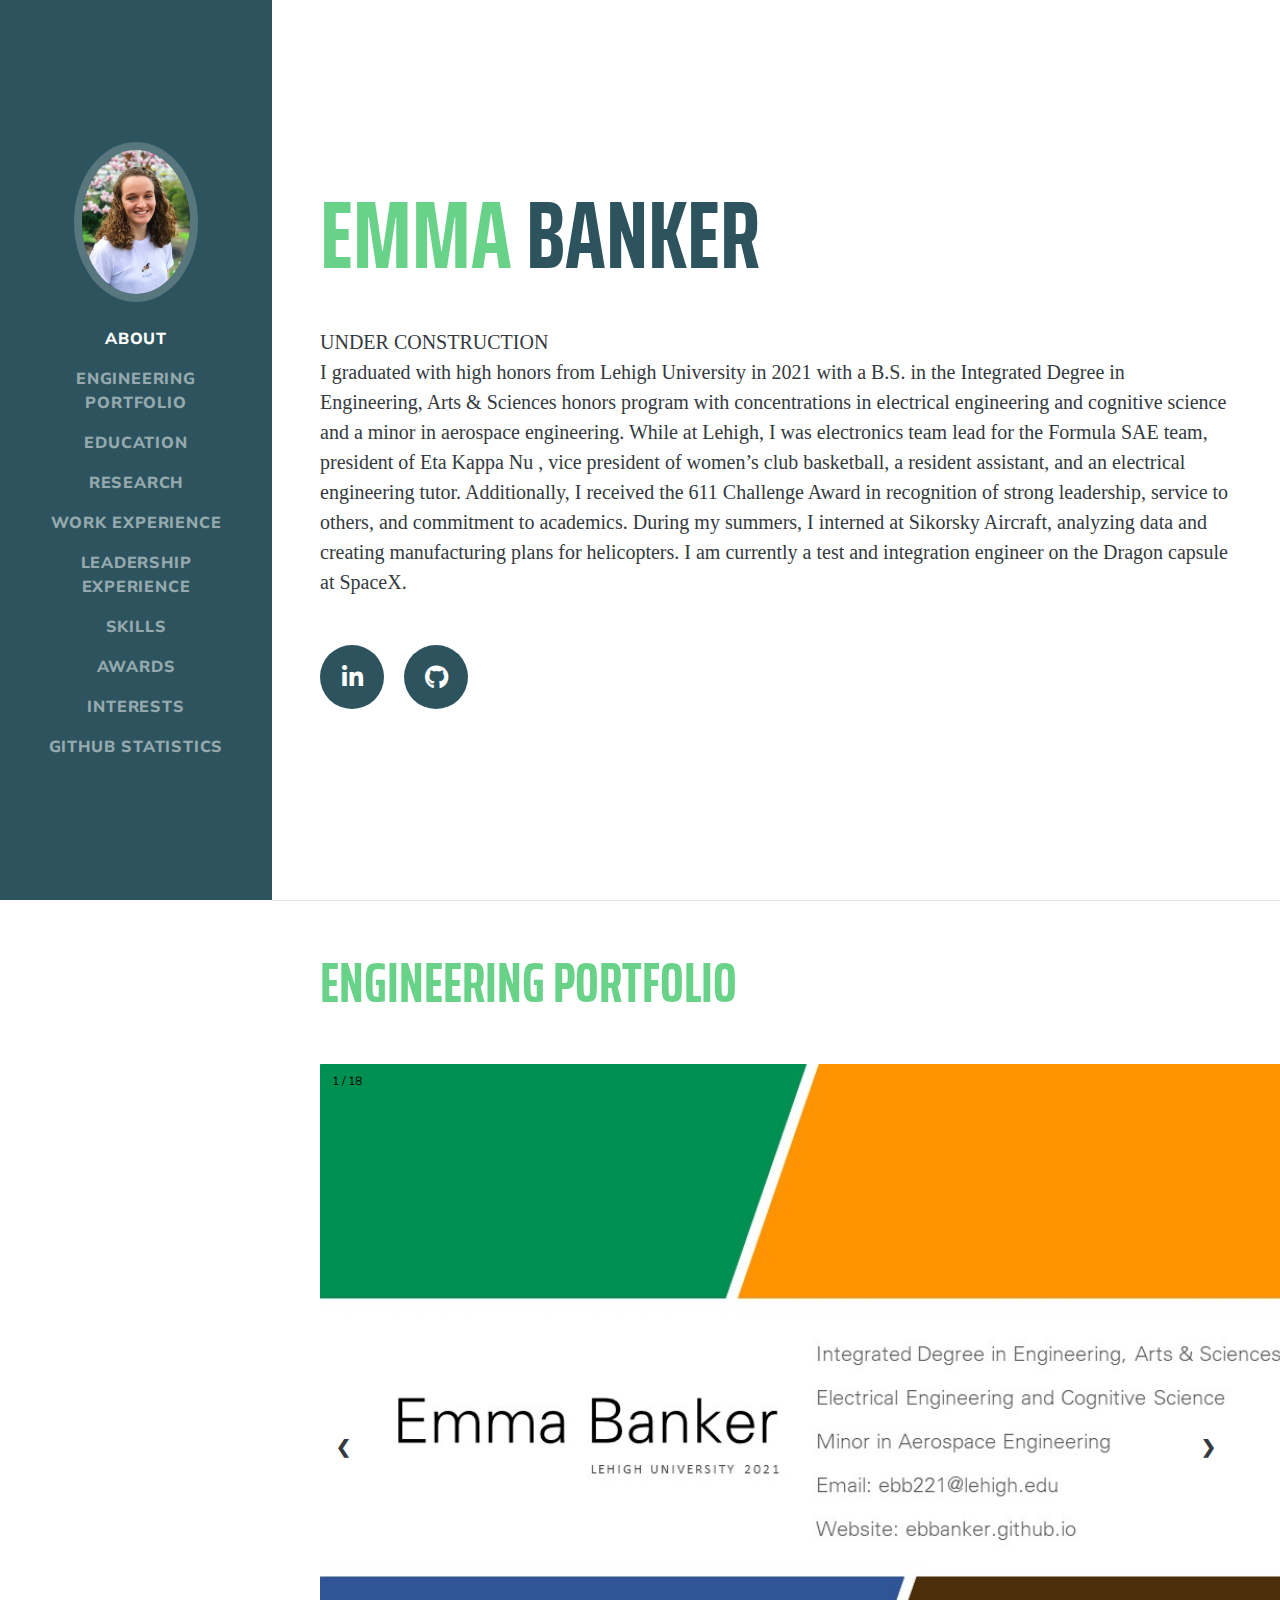
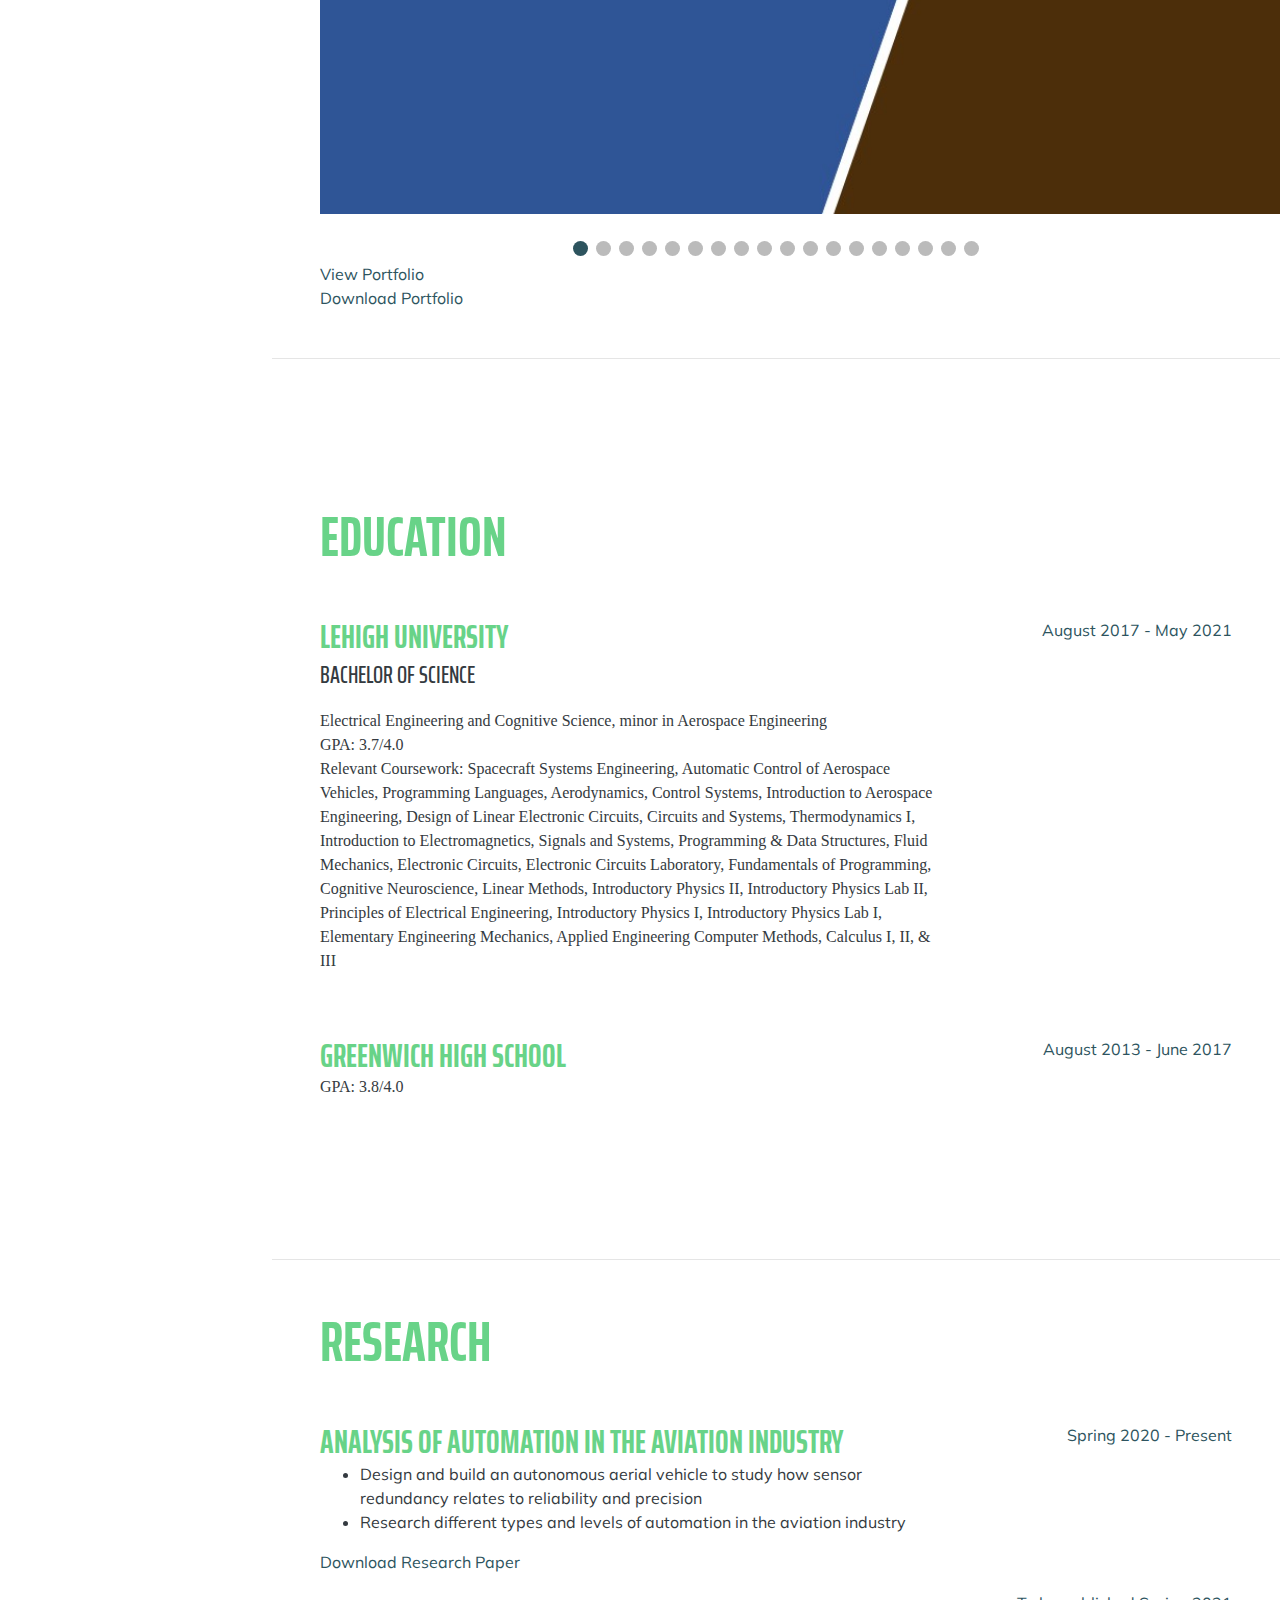
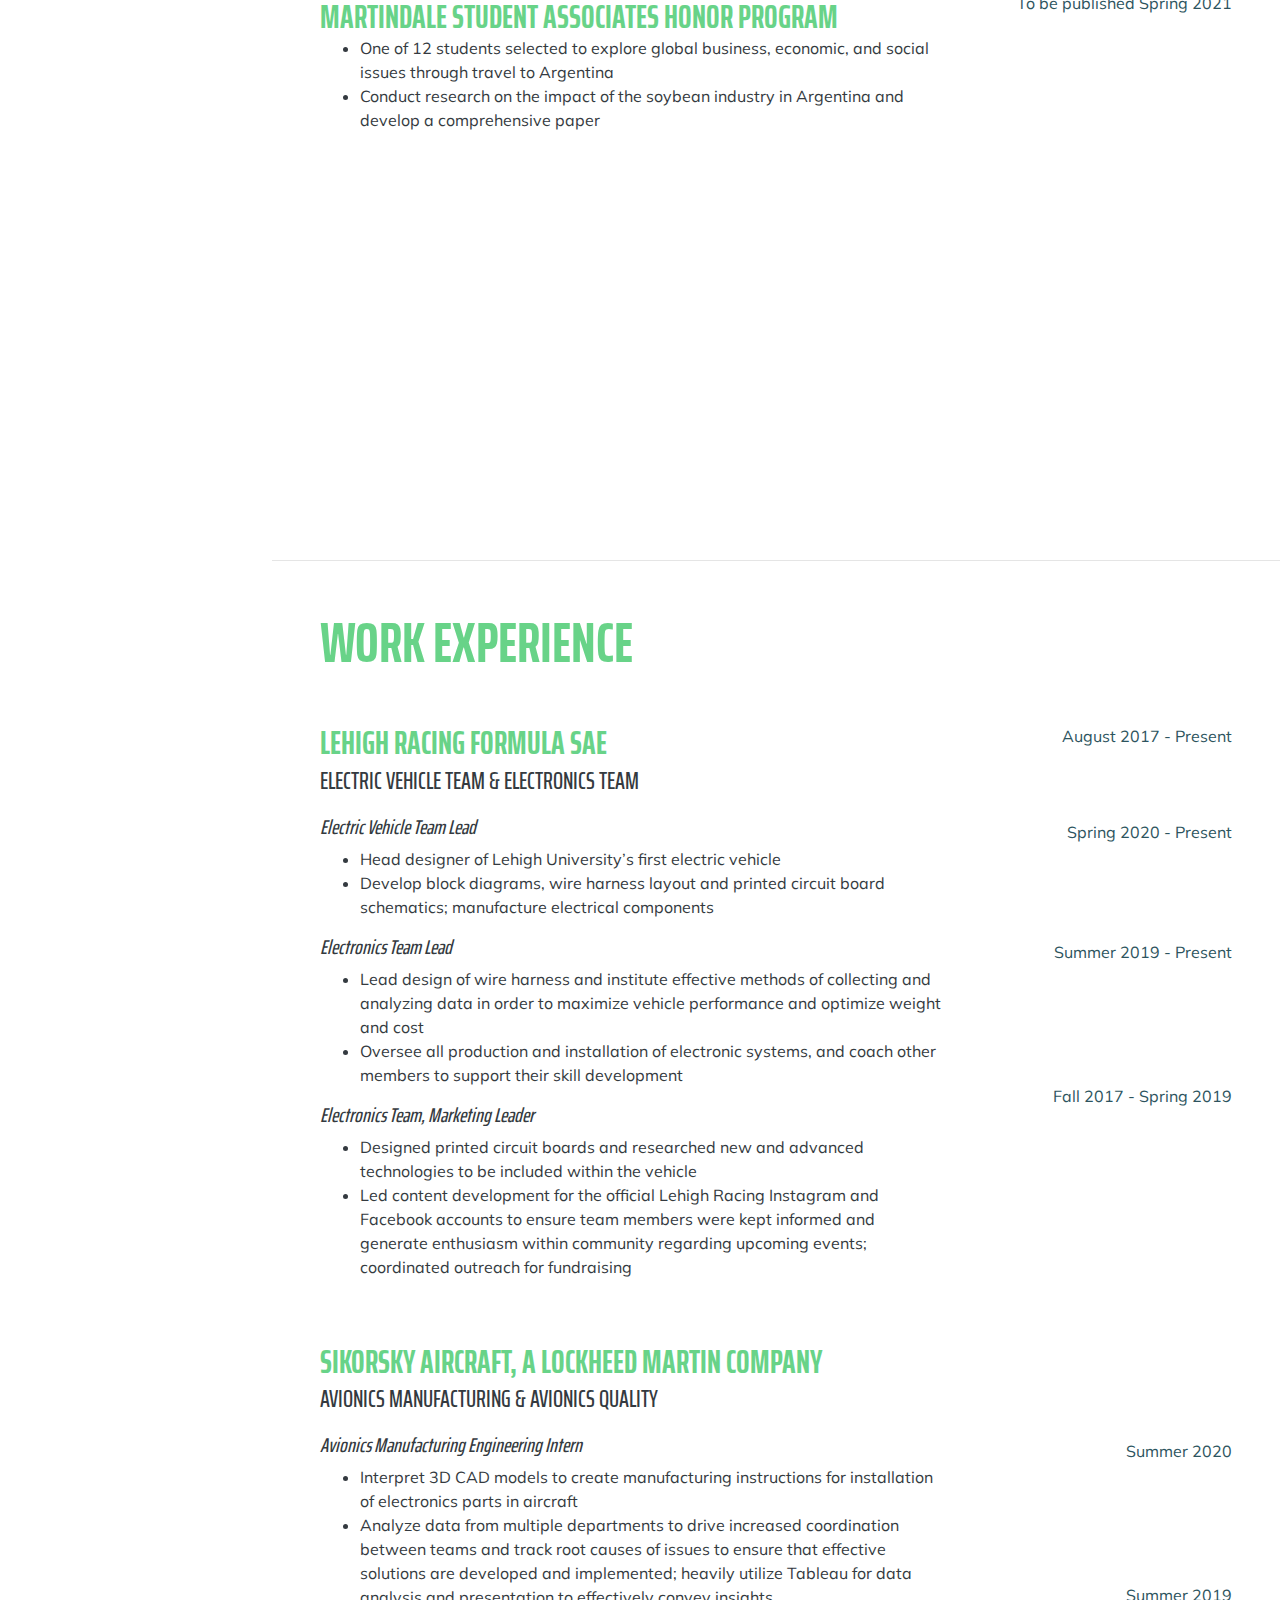
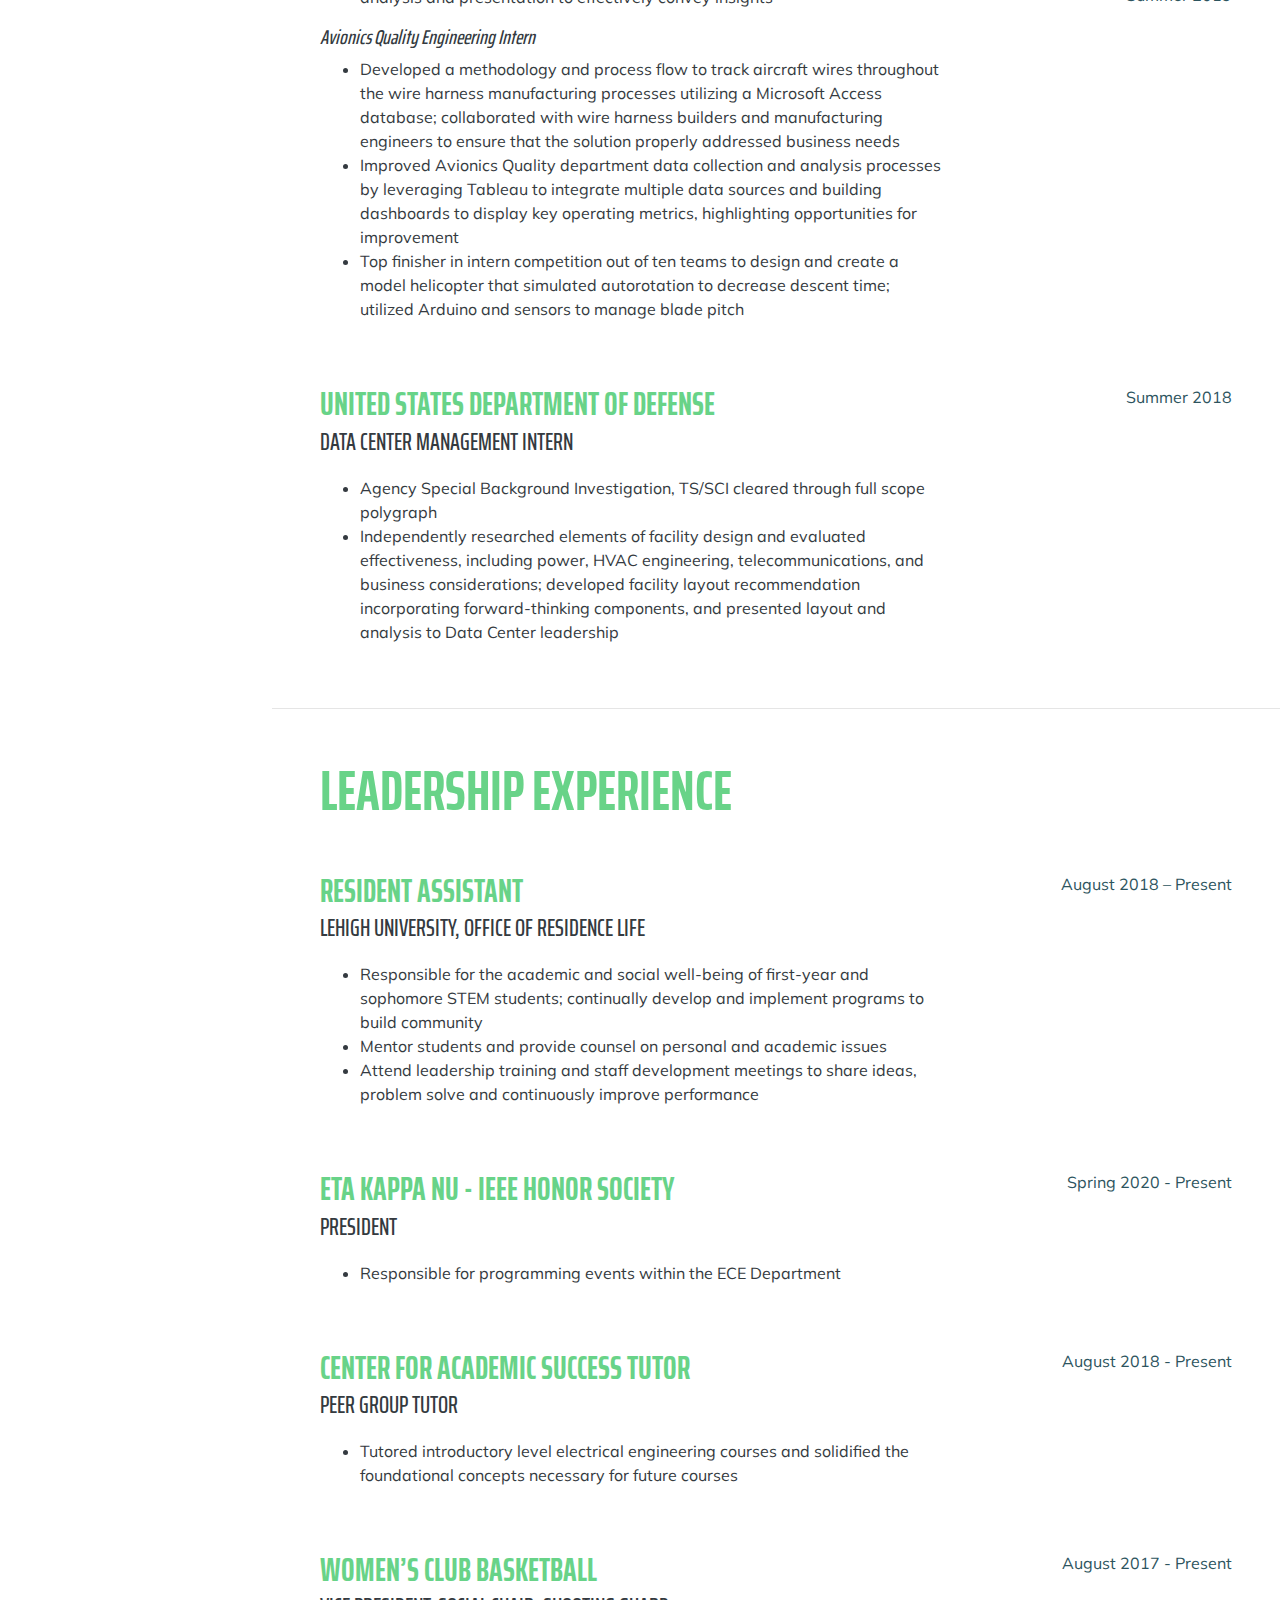
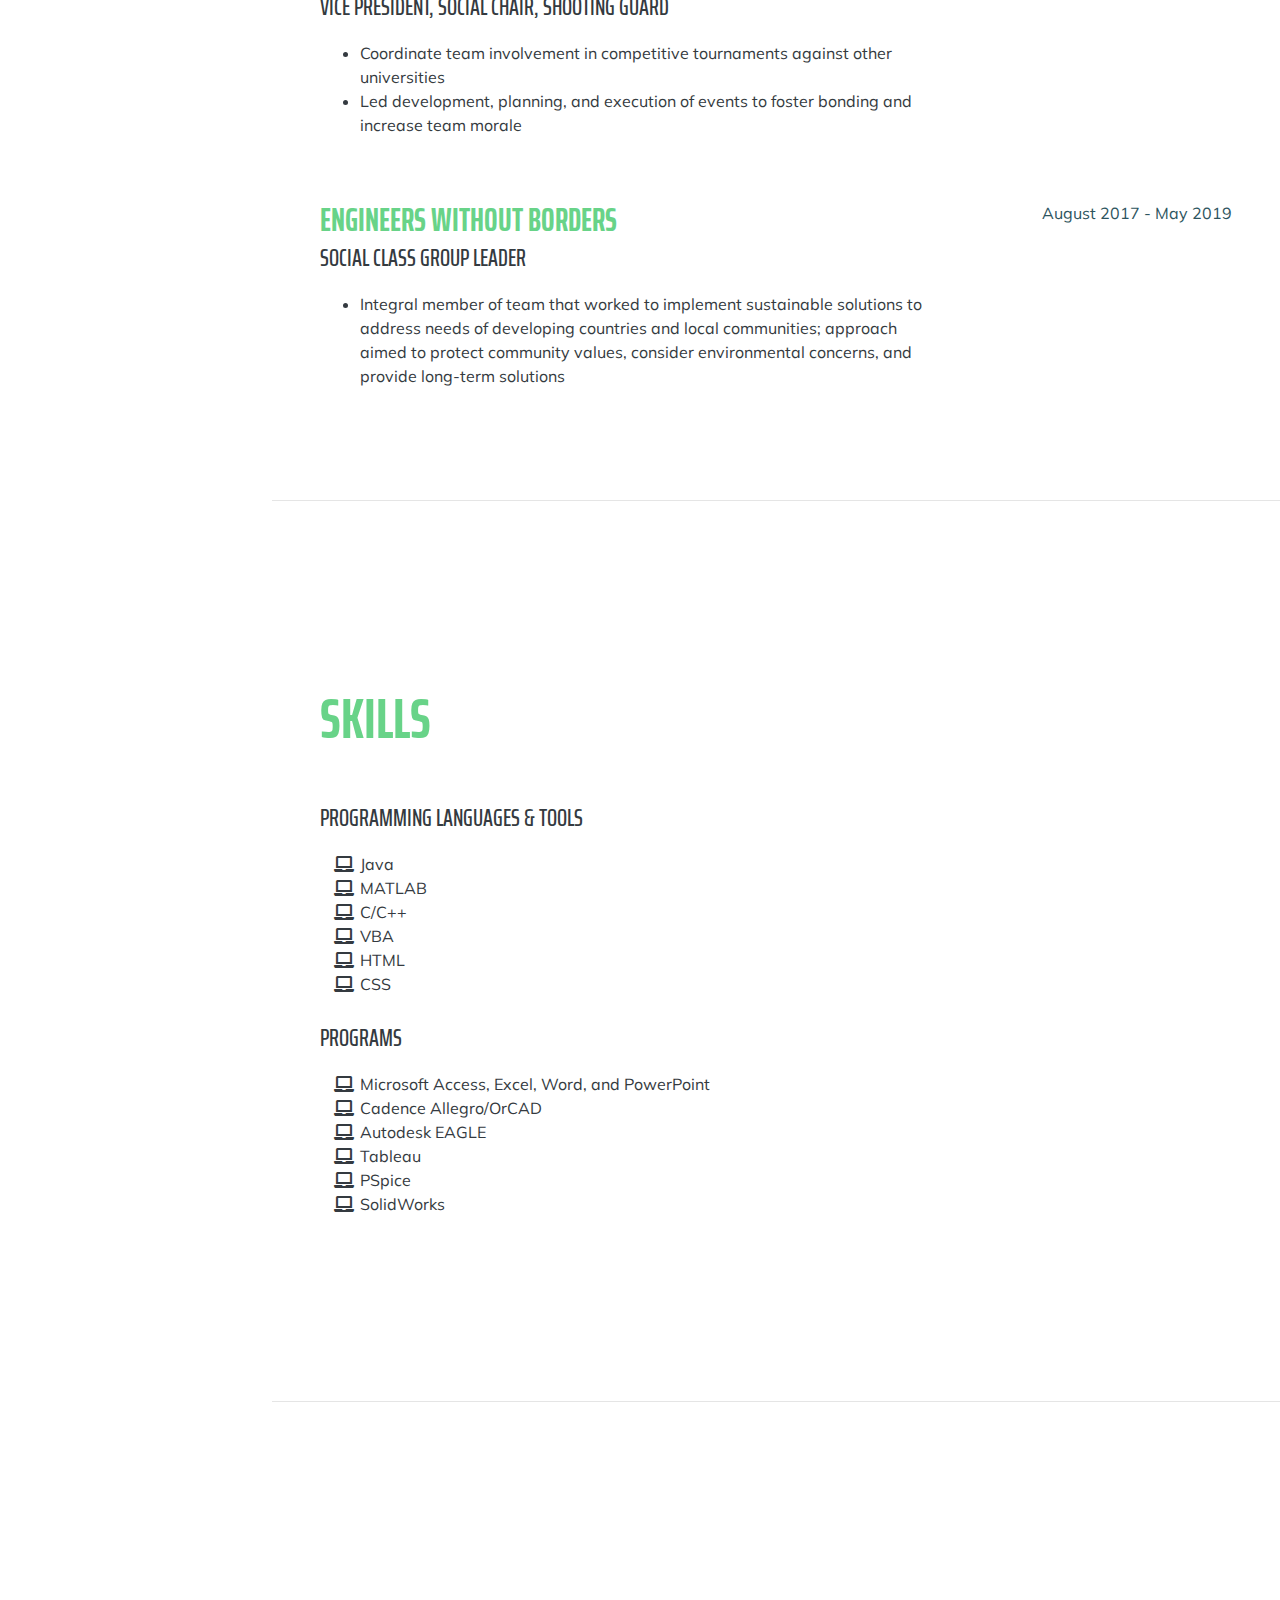
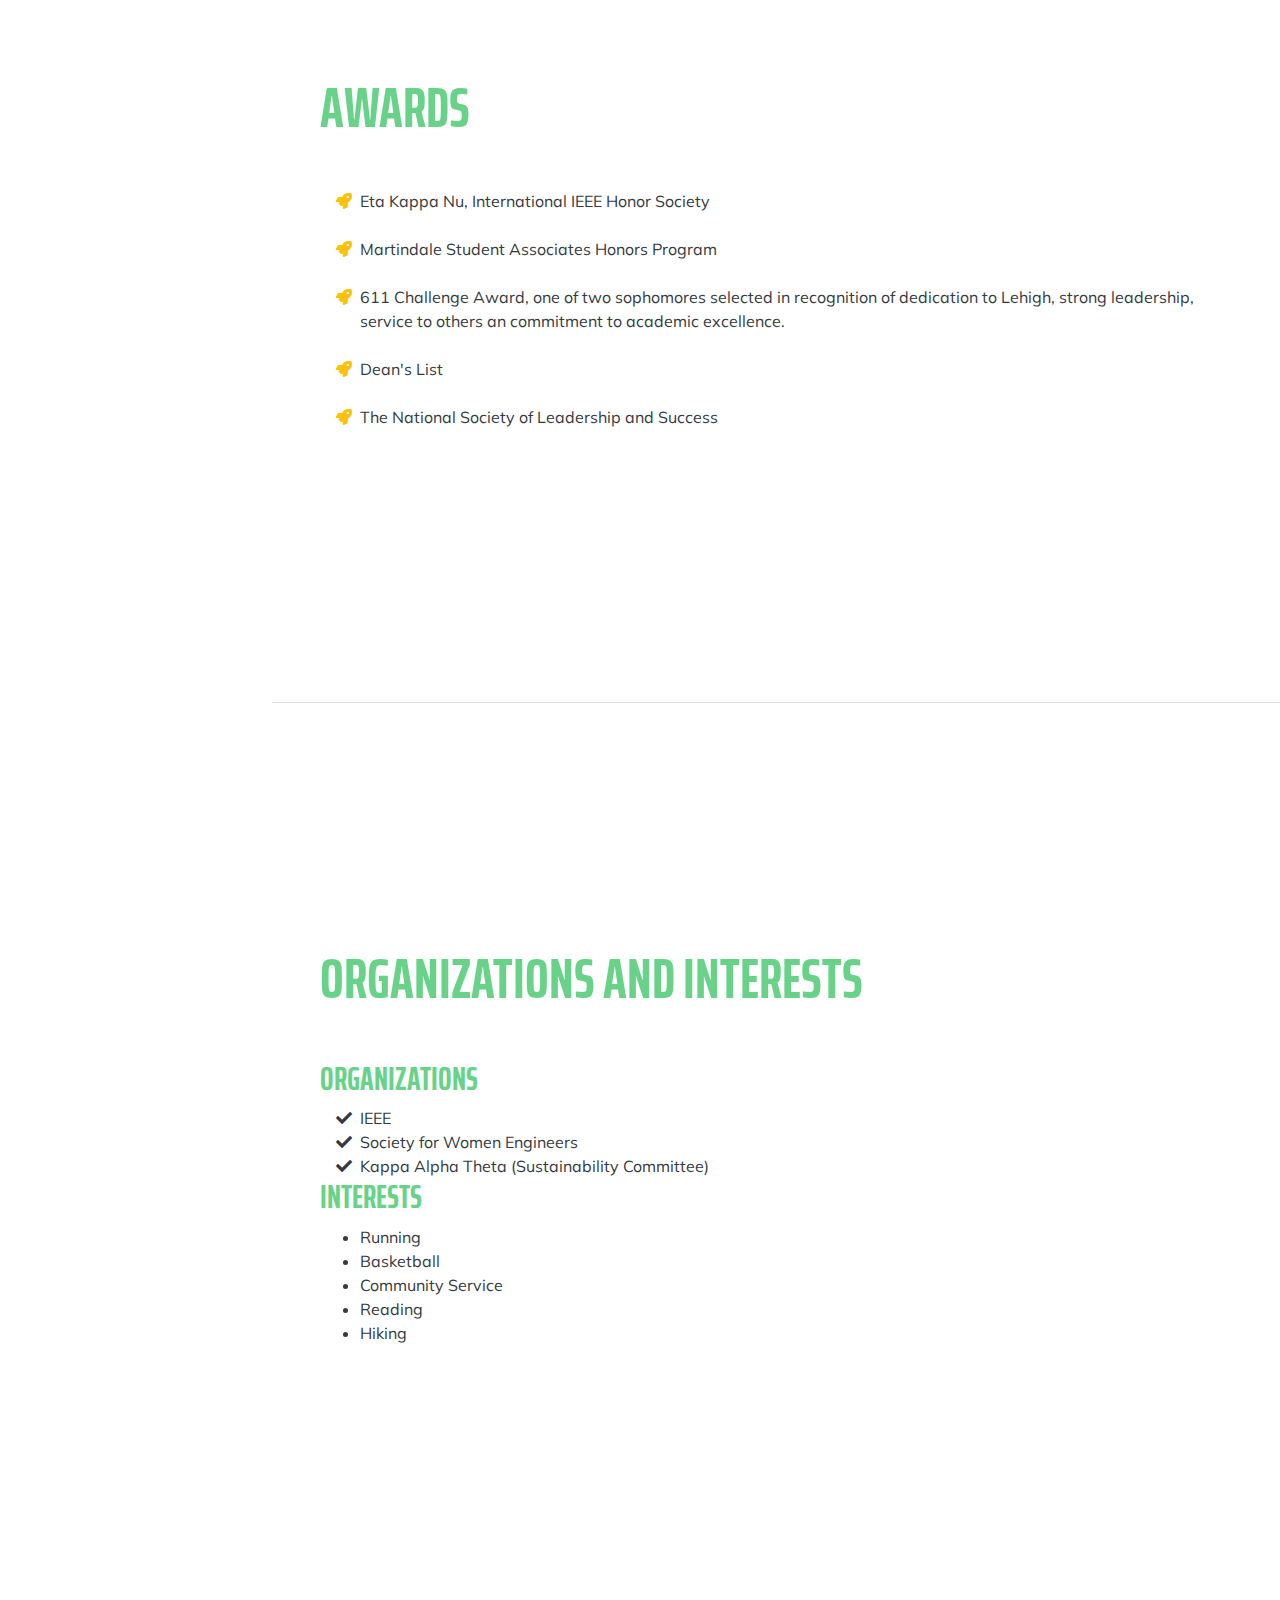
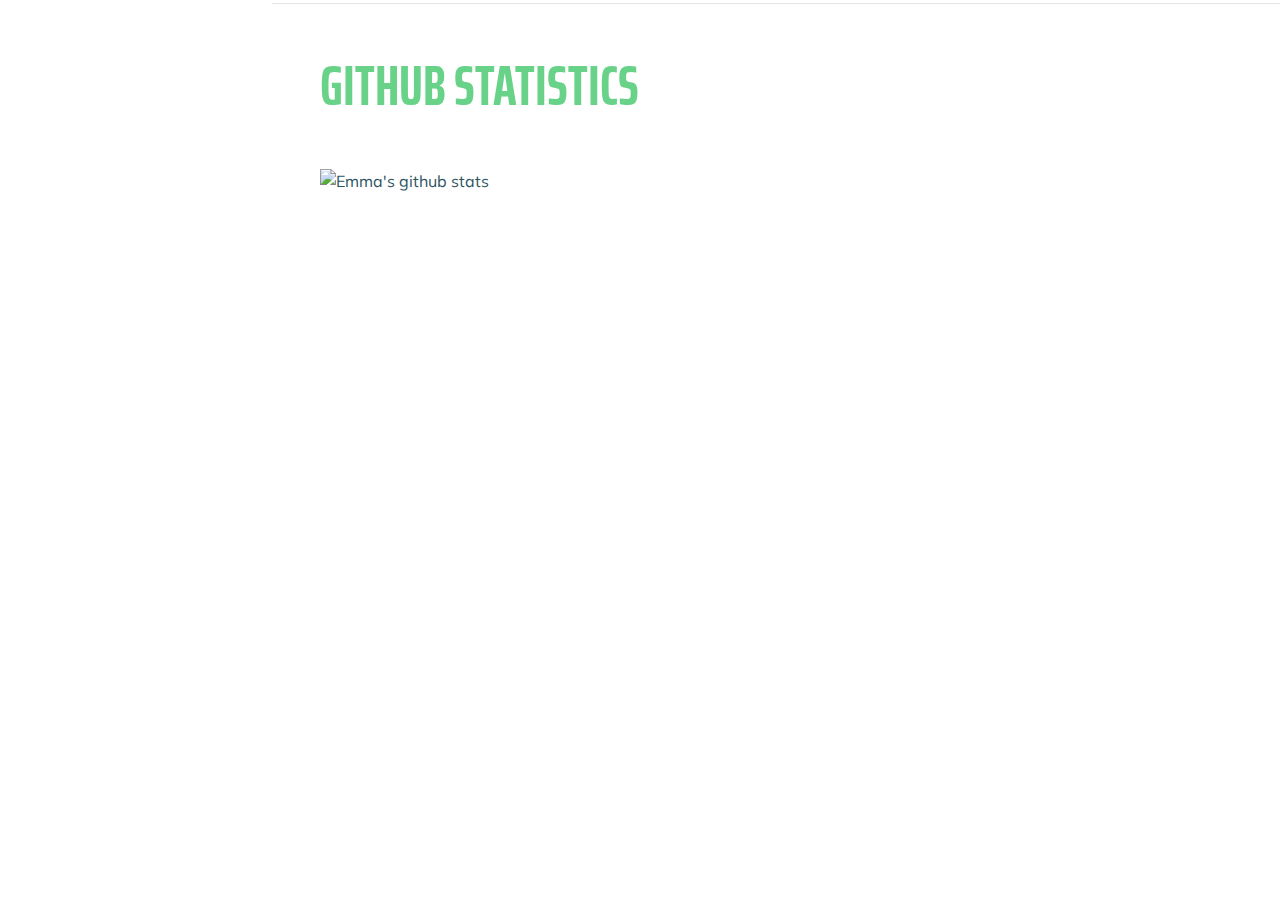
==== commit 6d7785b8: "Update index.html" ====
--- a/index.html
+++ b/index.html
@@ -511,7 +511,7 @@
         <h3>Organizations</h3>
          <ul class="fa-ul mb-0"><li> <i class="fa-li fa fa-check"></i> IEEE </li><li> <i class="fa-li fa fa-check"></i>Society for Women Engineers</li><li> <i class="fa-li fa fa-check"></i>Kappa Alpha Theta (Sustainability Committee) </li></ul>
         <h3>Interests</h3>
-         <ul><li> <i class="fa-li fa fa-check">Running </li><li> <i class="fa-li fa fa-check">Basketball </li><li> <i class="fa-li fa fa-check">Community Service </li><li> <i class="fa-li fa fa-check">Reading </li><li> <i class="fa-li fa fa-check">Hiking </li></ul>
+         <ul><li> <i class="fa-li fa fa-check"> </i>Running </li><li> <i class="fa-li fa fa-check"> </i>Basketball </li><li> <i class="fa-li fa fa-check"></i>Community Service </li><li> <i class="fa-li fa fa-check"></i>Reading </li><li> <i class="fa-li fa fa-check"></i>Hiking </li></ul>
 
       </div>
     </section>
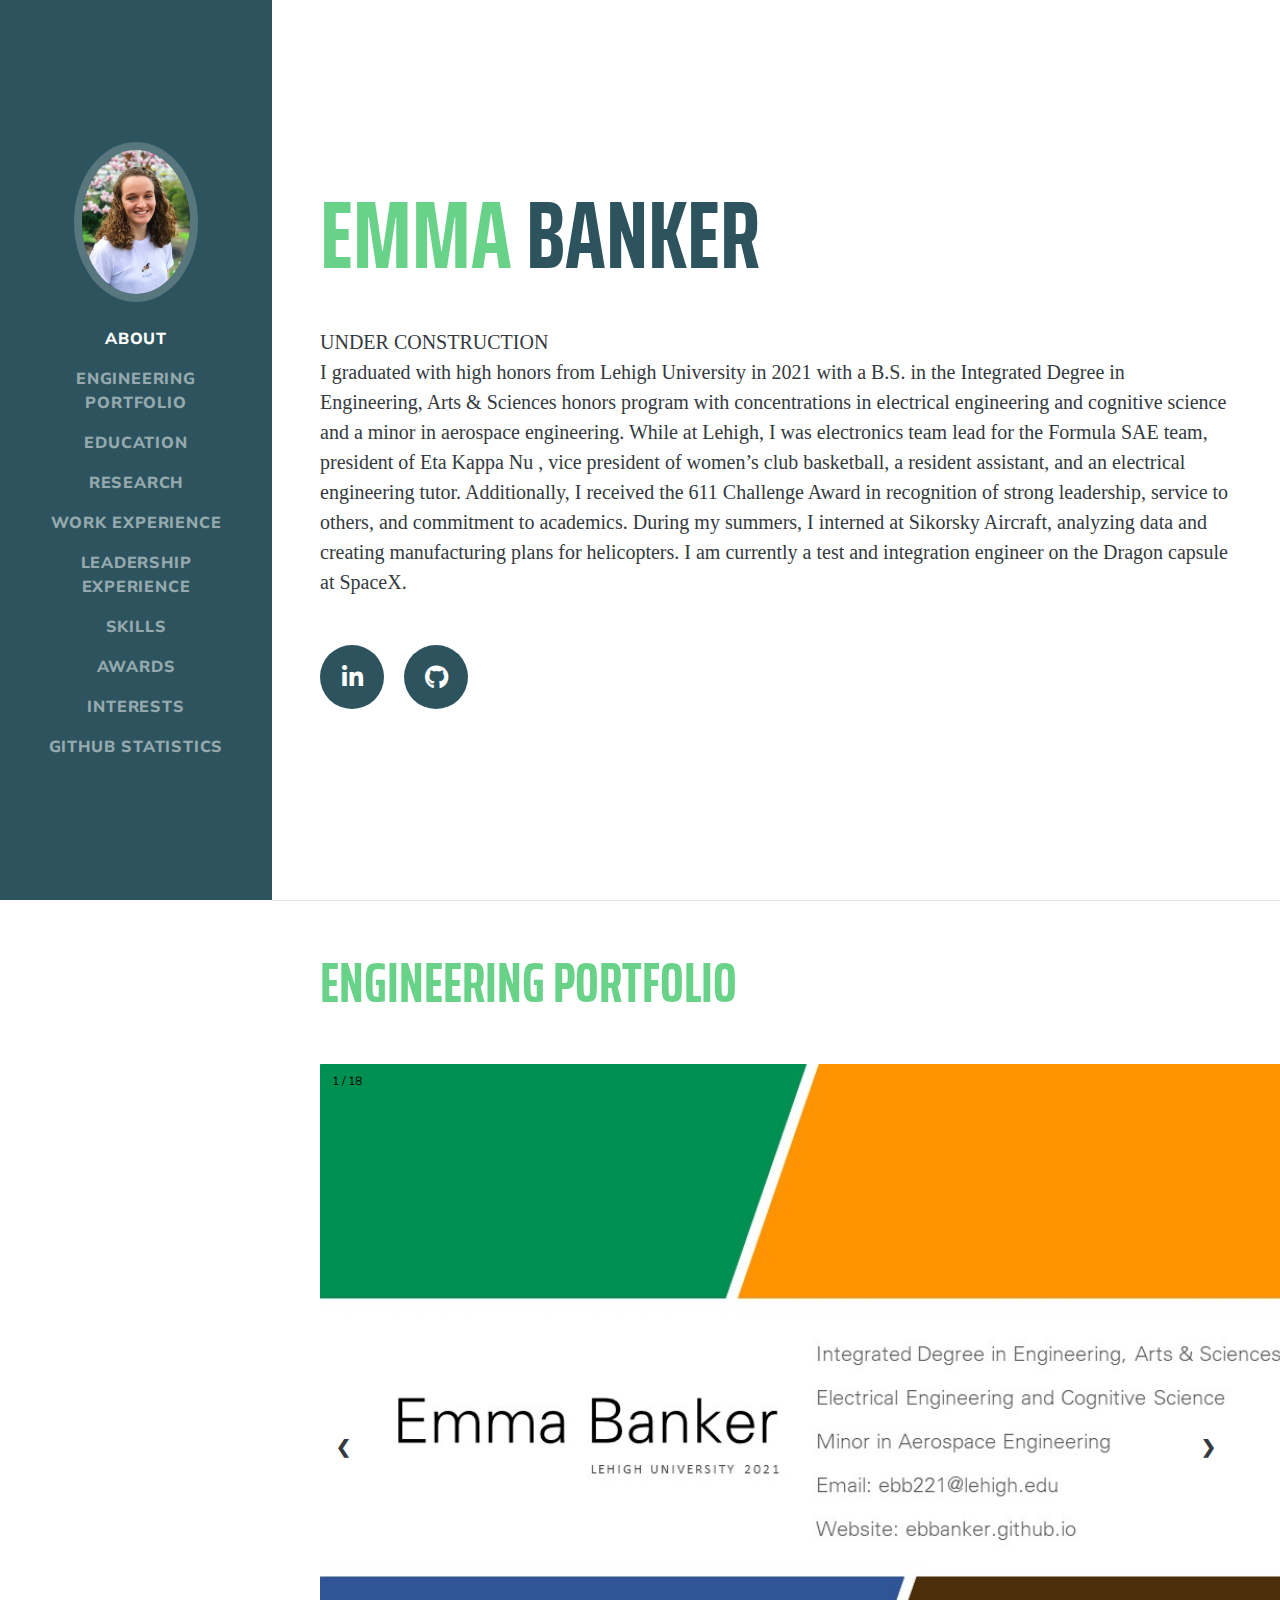
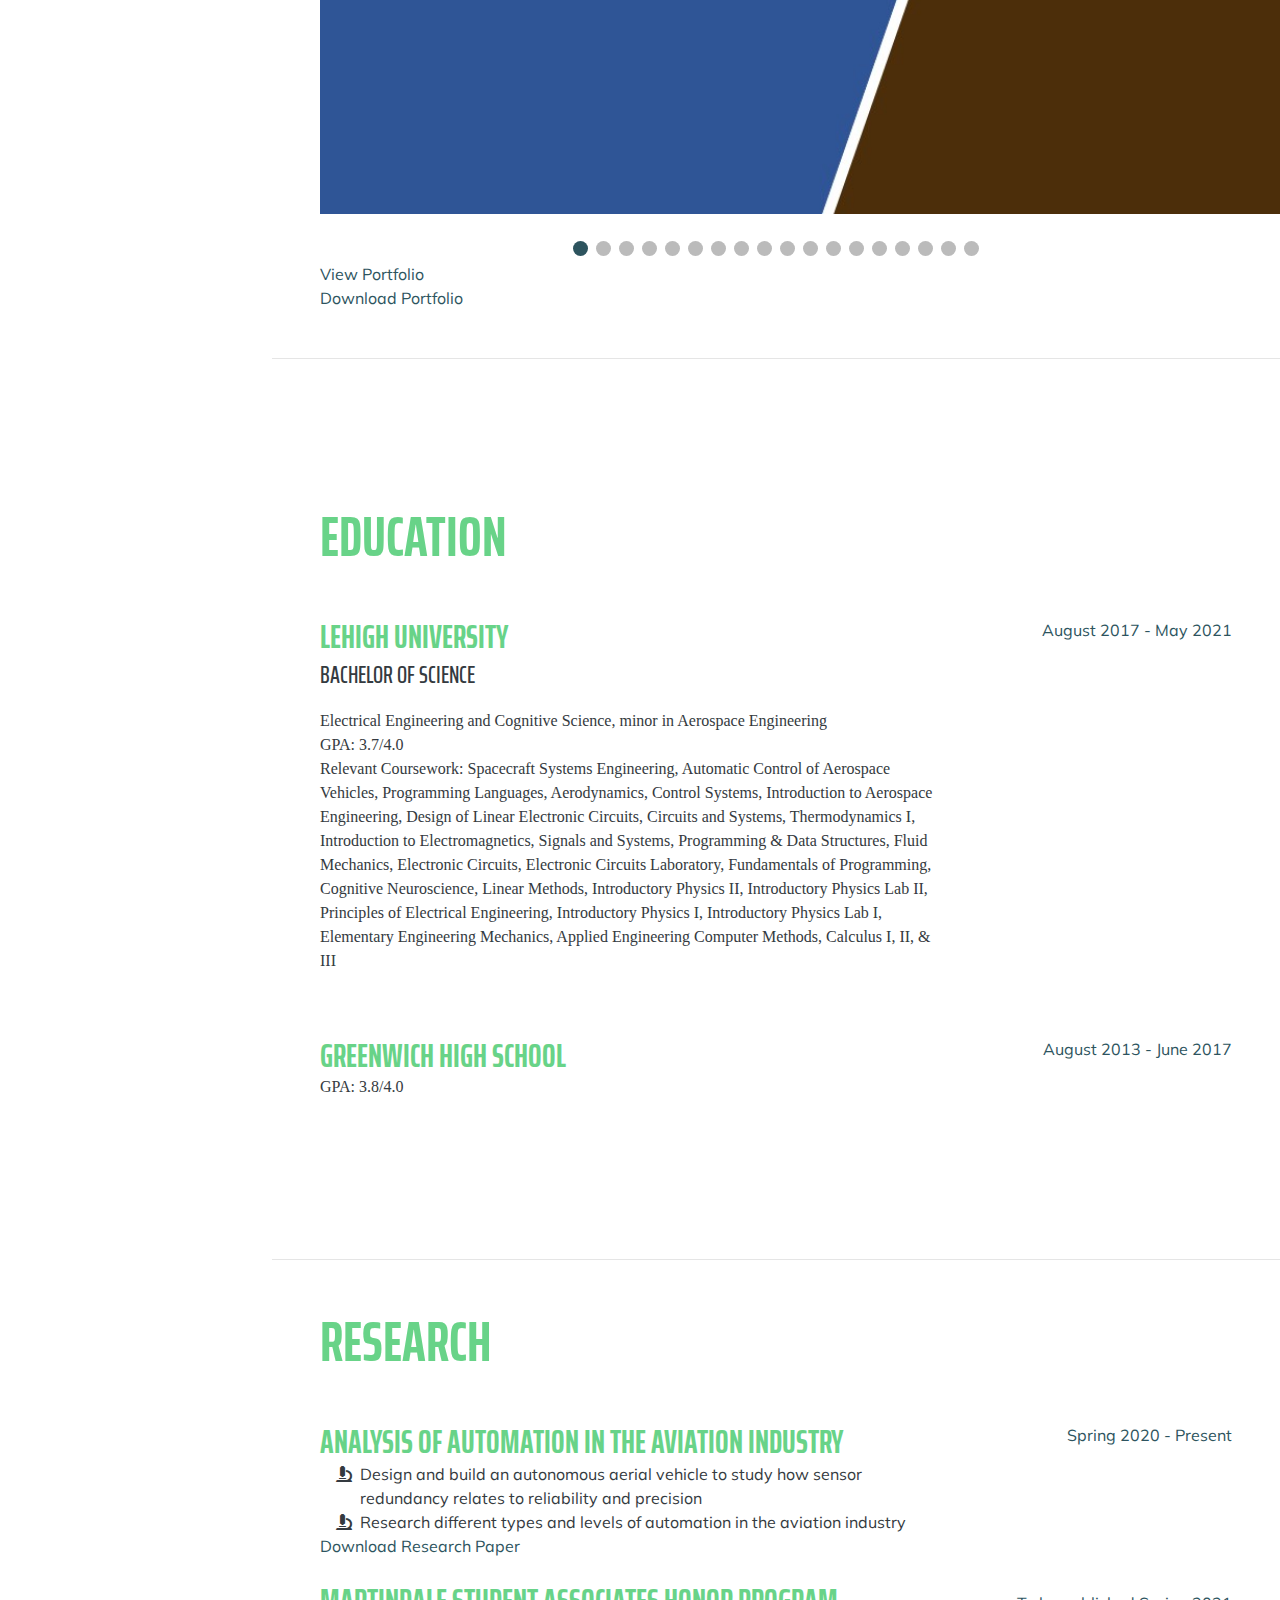
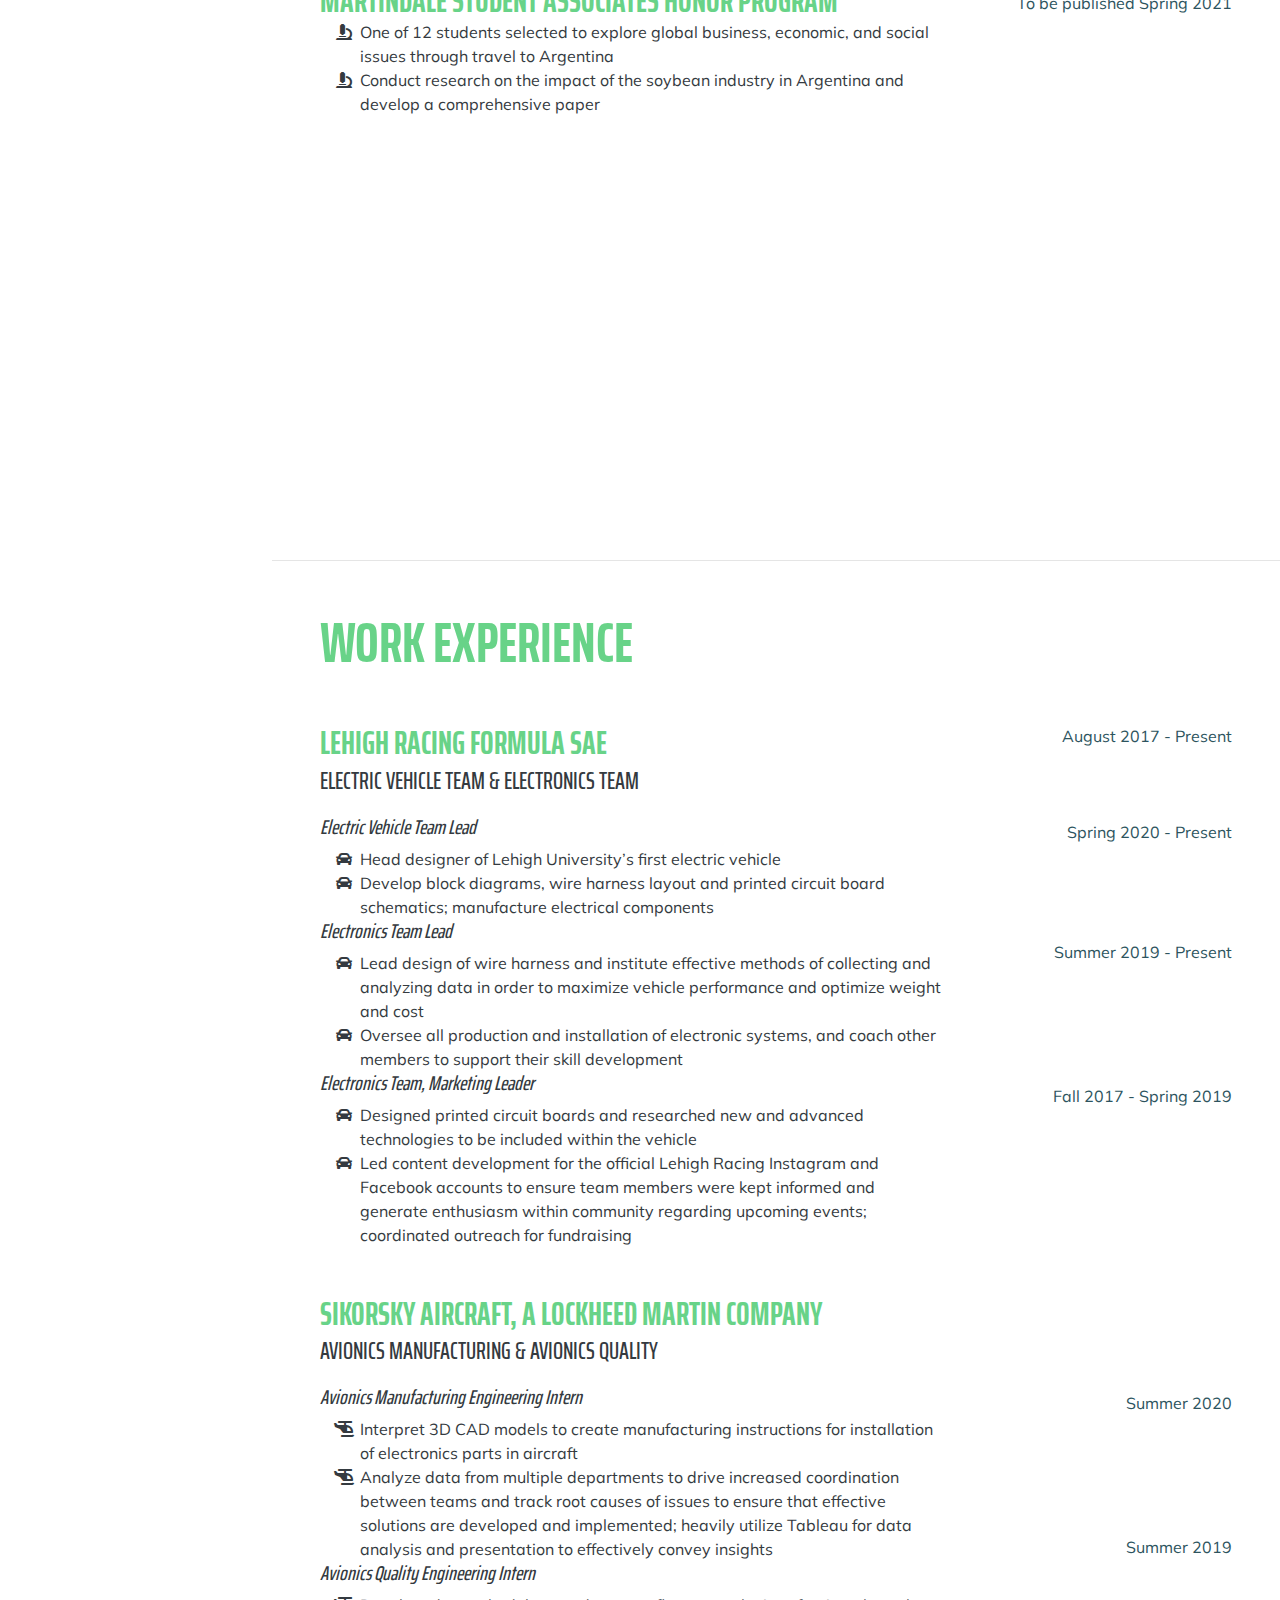
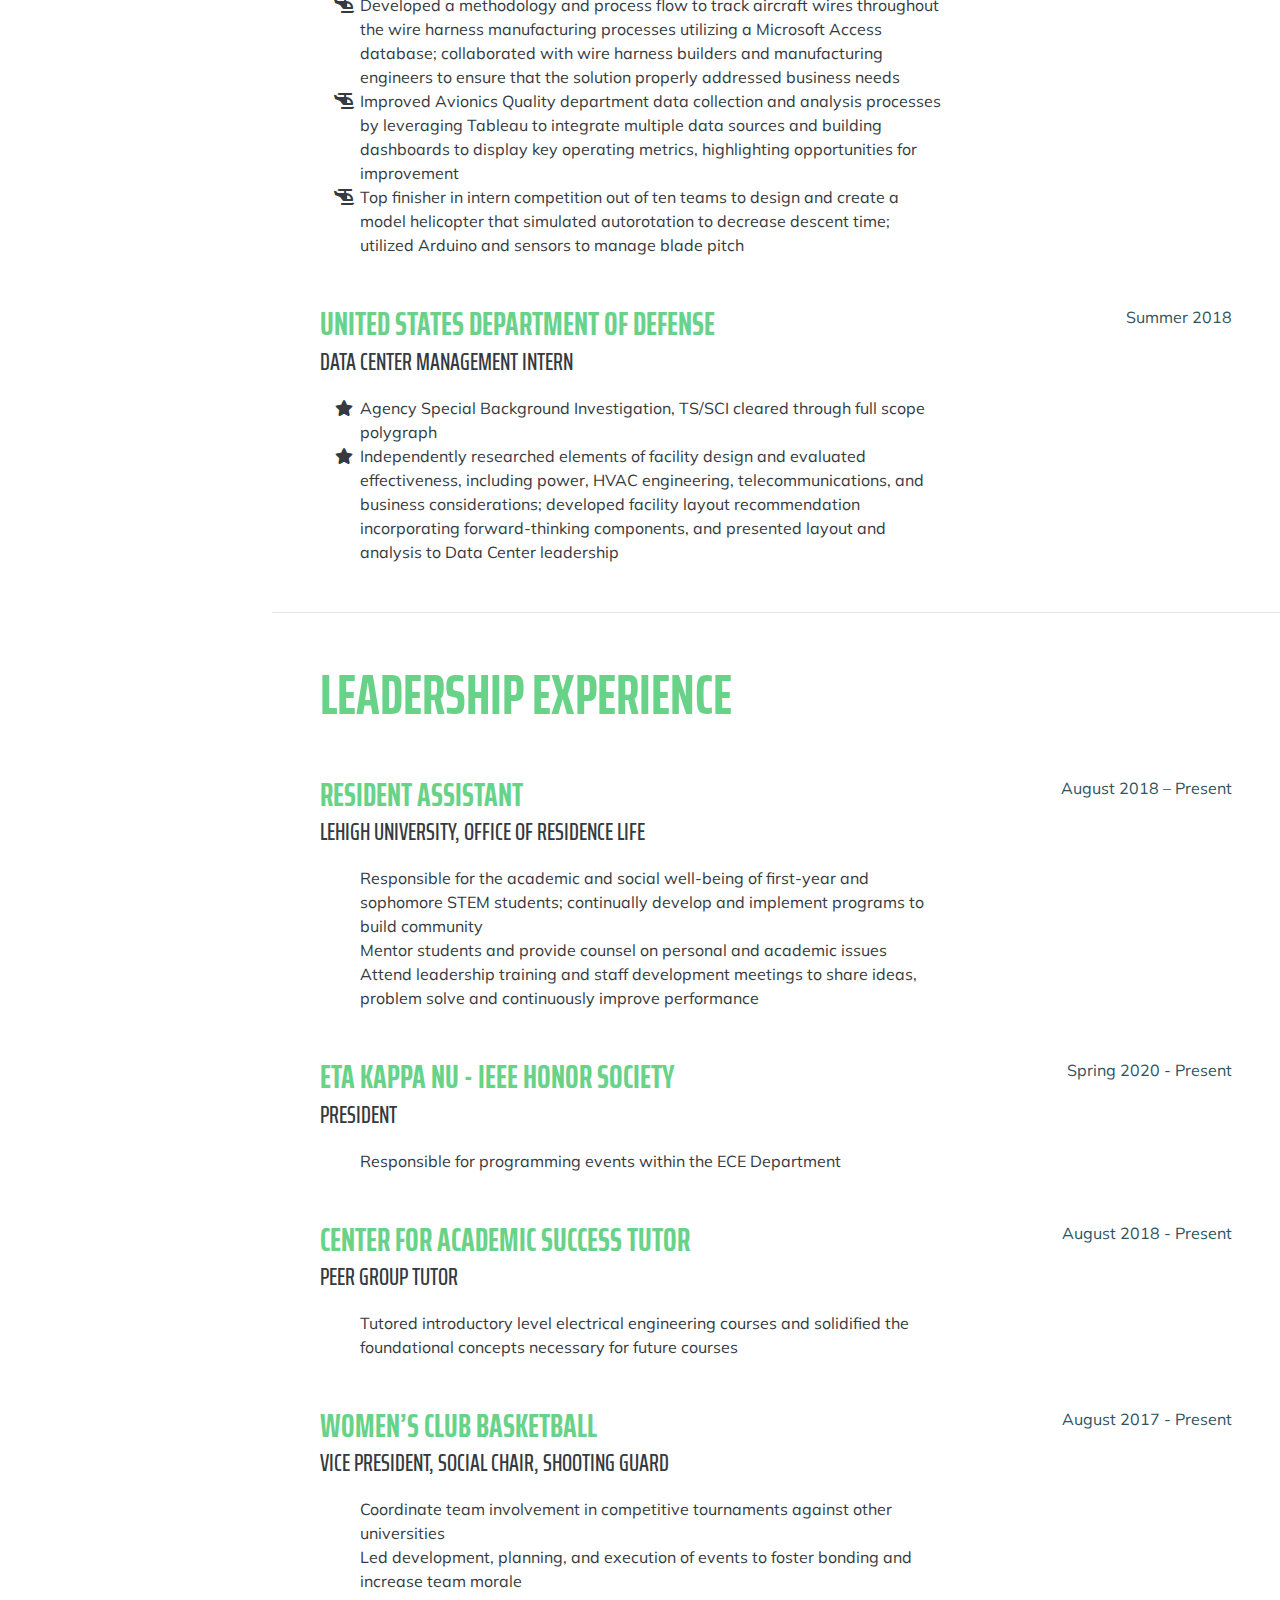
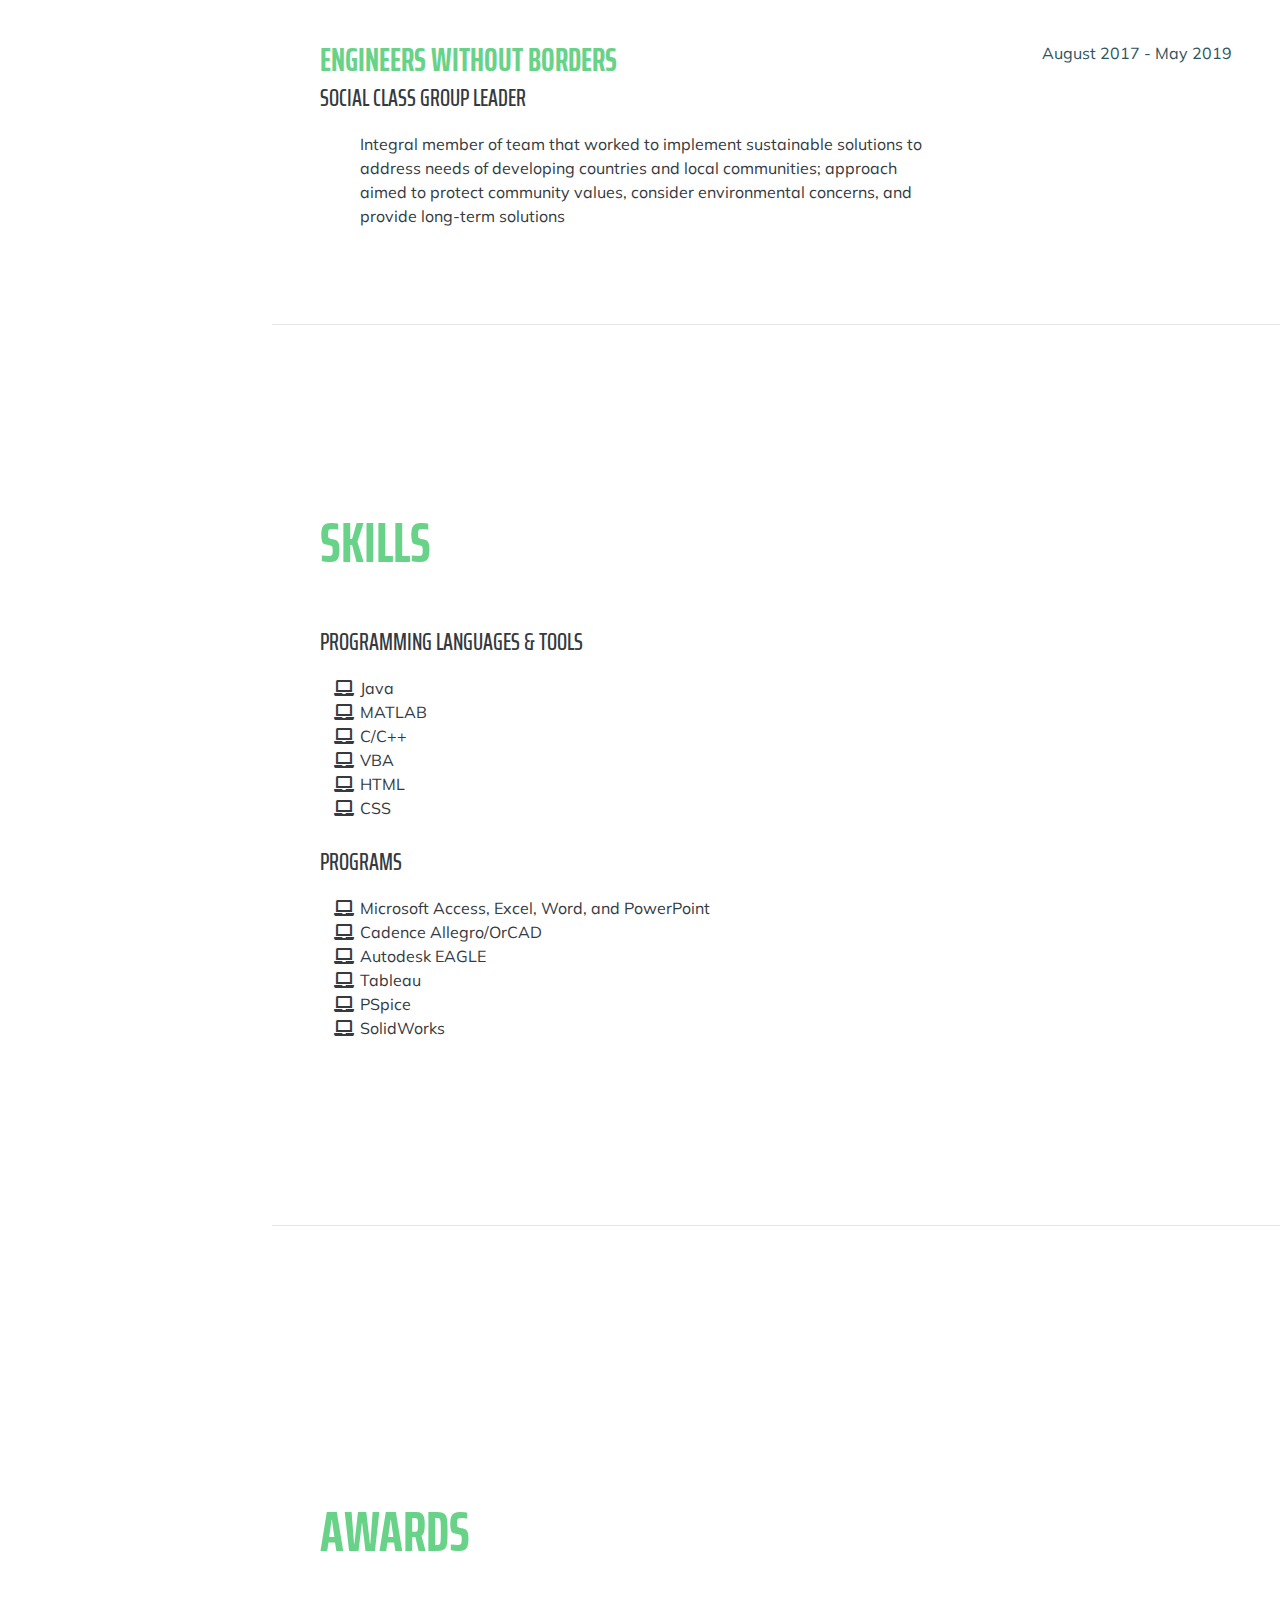
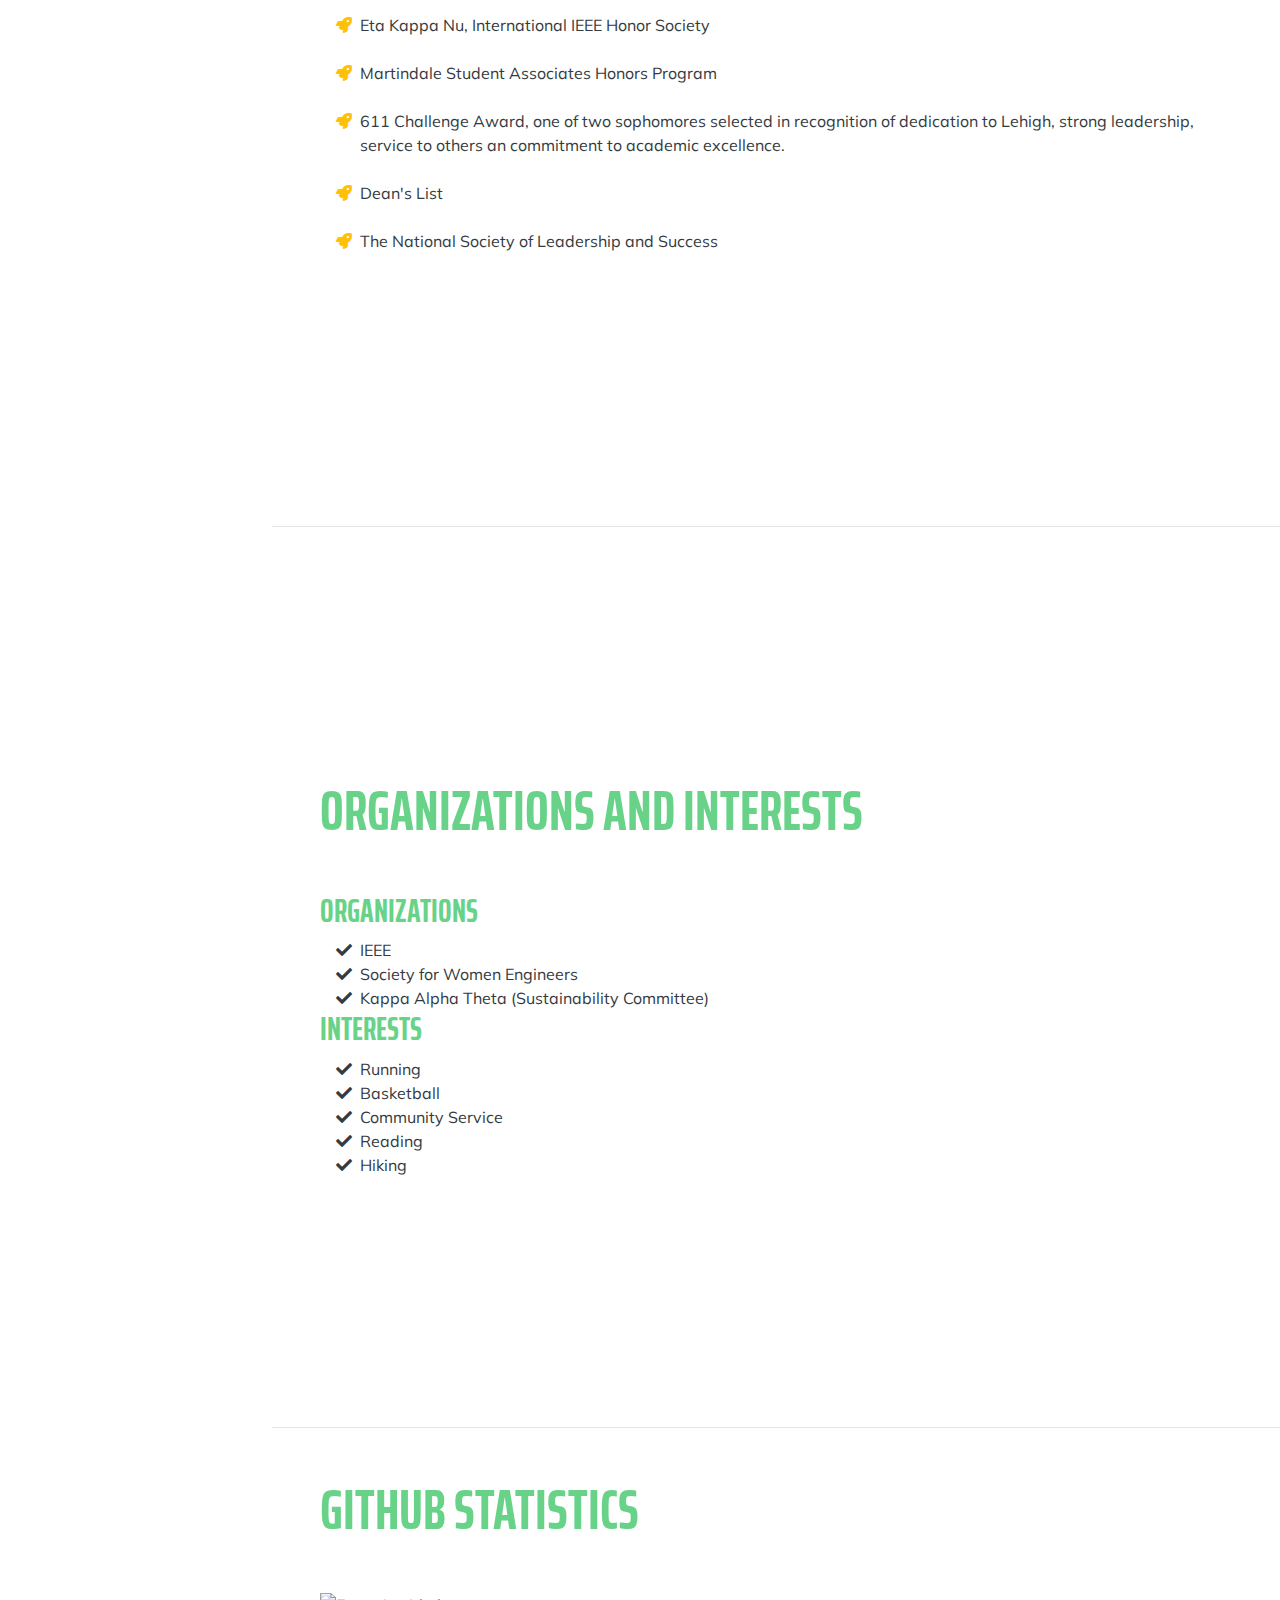
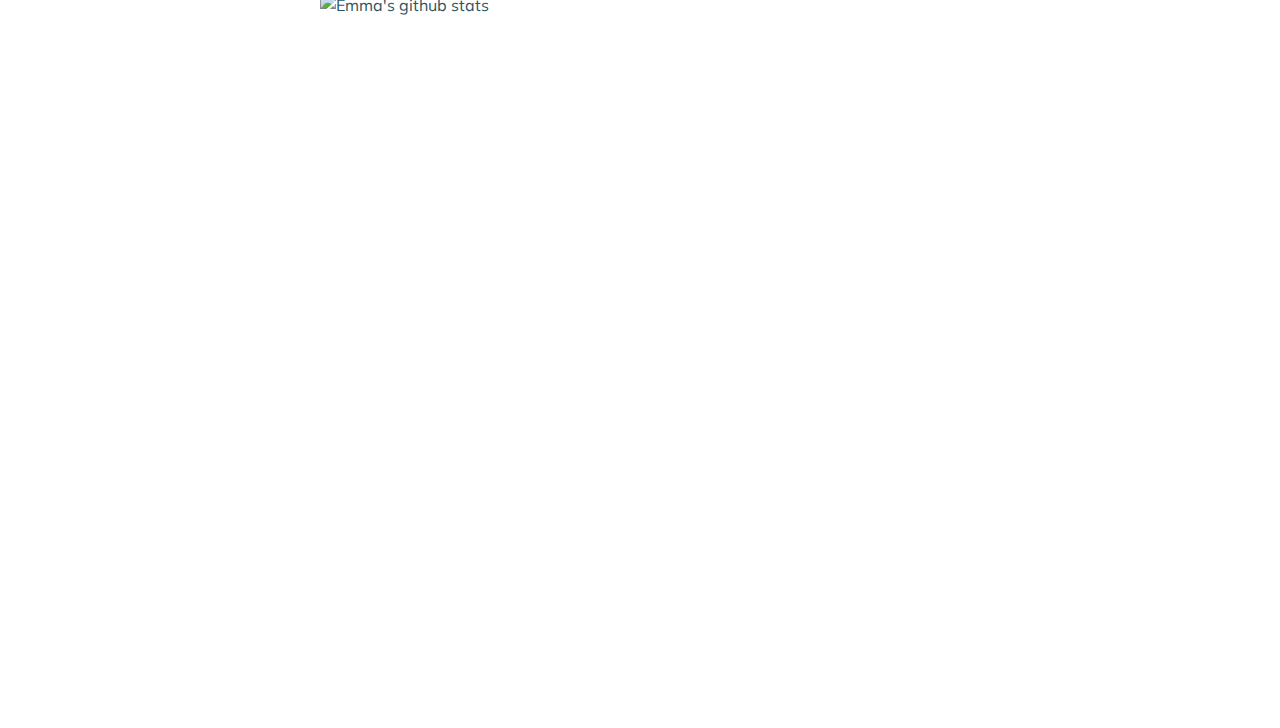
==== commit e19c77f6: "Update index.html" ====
--- a/index.html
+++ b/index.html
@@ -288,7 +288,7 @@
         <div class="resume-item d-flex flex-column flex-md-row justify-content-between mb-5">
           <div class="resume-content">
             <h3 class="mb-0">Analysis of Automation in the Aviation Industry</h3>
-            <ul><li> Design and build an autonomous aerial vehicle to study how sensor redundancy relates to reliability and precision </li><li> Research different types and levels of automation in the aviation industry </li></ul>
+            <ul class="fa-ul mb-0"><li> <i class="fa-li fa fa-microscope"> </i>Design and build an autonomous aerial vehicle to study how sensor redundancy relates to reliability and precision </li><li> <i class="fa-li fa fa-microscope"> </i>Research different types and levels of automation in the aviation industry </li></ul>
 
             <a class="download" href="Independent Research.pdf" download>Download Research Paper</a> 
 
@@ -296,7 +296,7 @@
 
 
             <h3 class="mb-0"> Martindale Student Associates Honor Program </h3> 
-            <ul><li> One of 12 students selected to explore global business, economic, and social issues through travel to Argentina</li><li> Conduct research on the impact of the soybean industry in Argentina and develop a comprehensive paper </li></ul>
+            <ul class="fa-ul mb-0"><li> <i class="fa-li fa fa-microscope"> </i>One of 12 students selected to explore global business, economic, and social issues through travel to Argentina</li><li> <i class="fa-li fa fa-microscope"> </i>Conduct research on the impact of the soybean industry in Argentina and develop a comprehensive paper </li></ul>
 
           </div>
           <div class="resume-date text-md-right">
@@ -320,11 +320,11 @@
             <h3 class="mb-0">Lehigh Racing Formula SAE</h3>
             <div class="subheading mb-3">Electric Vehicle Team & Electronics Team </div>
             <h6 class="positonname">Electric Vehicle Team Lead </h6>
-            <ul><li> Head designer of Lehigh University’s first electric vehicle </li><li> Develop block diagrams, wire harness layout and printed circuit board schematics; manufacture electrical components </li></ul>
+            <ul class="fa-ul mb-0"><li> <i class="fa-li fa fa-car"> </i>Head designer of Lehigh University’s first electric vehicle </li><li> <i class="fa-li fa fa-car"> </i>Develop block diagrams, wire harness layout and printed circuit board schematics; manufacture electrical components </li></ul>
             <h6 class="positonname"> Electronics Team Lead  </h6> 
-            <ul><li> Lead design of wire harness and institute effective methods of collecting and analyzing data in order to maximize vehicle performance and optimize weight and cost </li><li> Oversee all production and installation of electronic systems, and coach other members to support their skill development </li></ul>
+            <ul class="fa-ul mb-0"><li> <i class="fa-li fa fa-car"> </i>Lead design of wire harness and institute effective methods of collecting and analyzing data in order to maximize vehicle performance and optimize weight and cost </li><li> <i class="fa-li fa fa-car"> </i>Oversee all production and installation of electronic systems, and coach other members to support their skill development </li></ul>
             <h6 class="positonname"> Electronics Team, Marketing Leader </h6> 
-            <ul><li> Designed printed circuit boards and researched new and advanced technologies to be included within the vehicle </li><li> Led content development for the official Lehigh Racing Instagram and Facebook accounts to ensure team members were kept informed and generate enthusiasm within community regarding upcoming events; coordinated outreach for fundraising </li></ul>
+            <ul class="fa-ul mb-0"><li> <i class="fa-li fa fa-car"> </i>Designed printed circuit boards and researched new and advanced technologies to be included within the vehicle </li><li> <i class="fa-li fa fa-car"> </i>Led content development for the official Lehigh Racing Instagram and Facebook accounts to ensure team members were kept informed and generate enthusiasm within community regarding upcoming events; coordinated outreach for fundraising </li></ul>
           </div>
           <div class="resume-date text-md-right">
             <span class="text-primary">August 2017 - Present <br> <br> <br> <br> Spring 2020 - Present <br> <br> <br> <br> <br> Summer 2019 - Present <br> <br> <br> <br> <br> <br>  Fall 2017 - Spring 2019</span>
@@ -336,9 +336,9 @@
             <h3 class="mb-0">Sikorsky Aircraft, A Lockheed Martin Company</h3>
             <div class="subheading mb-3">Avionics Manufacturing & Avionics Quality</div>
             <h6 class="positonname">Avionics Manufacturing Engineering Intern</h6>
-            <ul><li> Interpret 3D CAD models to create manufacturing instructions for installation of electronics parts in aircraft </li><li> Analyze data from multiple departments to drive increased coordination between teams and track root causes of issues to ensure that effective solutions are developed and implemented; heavily utilize Tableau for data analysis and presentation to effectively convey insights </li></ul>
+            <ul class="fa-ul mb-0"><li> <i class="fa-li fa fa-helicopter"> </i>Interpret 3D CAD models to create manufacturing instructions for installation of electronics parts in aircraft </li><li> <i class="fa-li fa fa-helicopter"> </i>Analyze data from multiple departments to drive increased coordination between teams and track root causes of issues to ensure that effective solutions are developed and implemented; heavily utilize Tableau for data analysis and presentation to effectively convey insights </li></ul>
             <h6 class="positonname">Avionics Quality Engineering Intern</h6>
-            <ul><li> Developed a methodology and process flow to track aircraft wires throughout the wire harness manufacturing processes utilizing a Microsoft Access database; collaborated with wire harness builders and manufacturing engineers to ensure that the solution properly addressed business needs </li><li> Improved Avionics Quality department data collection and analysis processes by leveraging Tableau to integrate multiple data sources and building dashboards to display key operating metrics, highlighting opportunities for improvement </li><li> Top finisher in intern competition out of ten teams to design and create a model helicopter that simulated autorotation to decrease descent time; utilized Arduino and sensors to manage blade pitch</li></ul>
+            <ul class="fa-ul mb-0"><li> <i class="fa-li fa fa-helicopter"> </i>Developed a methodology and process flow to track aircraft wires throughout the wire harness manufacturing processes utilizing a Microsoft Access database; collaborated with wire harness builders and manufacturing engineers to ensure that the solution properly addressed business needs </li><li> <i class="fa-li fa fa-helicopter"> </i>Improved Avionics Quality department data collection and analysis processes by leveraging Tableau to integrate multiple data sources and building dashboards to display key operating metrics, highlighting opportunities for improvement </li><li> <i class="fa-li fa fa-helicopter"> </i>Top finisher in intern competition out of ten teams to design and create a model helicopter that simulated autorotation to decrease descent time; utilized Arduino and sensors to manage blade pitch</li></ul>
           </div>
           <div class="resume-date text-md-right">
             <span class="text-primary"><br> <br> <br> <br> Summer 2020   <br> <br> <br> <br> <br> <br> Summer 2019</span>
@@ -349,7 +349,7 @@
           <div class="resume-content">
             <h3 class="mb-0">United States Department of Defense</h3>
             <div class="subheading mb-3">Data Center Management Intern</div>
-            <ul><li> Agency Special Background Investigation, TS/SCI cleared through full scope polygraph </li><li> Independently researched elements of facility design and evaluated effectiveness, including power, HVAC engineering, telecommunications, and business considerations; developed facility layout recommendation incorporating forward-thinking components, and presented layout and analysis to Data Center leadership</li></ul>
+            <ul class="fa-ul mb-0"><li> <i class="fa-li fa fa-star"> </i>Agency Special Background Investigation, TS/SCI cleared through full scope polygraph </li><li> <i class="fa-li fa fa-star"> </i>Independently researched elements of facility design and evaluated effectiveness, including power, HVAC engineering, telecommunications, and business considerations; developed facility layout recommendation incorporating forward-thinking components, and presented layout and analysis to Data Center leadership</li></ul>
           </div>
           <div class="resume-date text-md-right">
             <span class="text-primary">Summer 2018</span>
@@ -370,7 +370,7 @@
           <div class="resume-content">
             <h3 class="mb-0">Resident Assistant</h3>
             <div class="subheading mb-3">Lehigh University, Office of Residence Life</div>
-            <ul><li> Responsible for the academic and social well-being of first-year and sophomore STEM students; continually develop and implement programs to build community </li><li> Mentor students and provide counsel on personal and academic issues </li><li> Attend leadership training and staff development meetings to share ideas, problem solve and continuously improve performance</li></ul>
+            <ul class="fa-ul mb-0"><li> Responsible for the academic and social well-being of first-year and sophomore STEM students; continually develop and implement programs to build community </li><li> Mentor students and provide counsel on personal and academic issues </li><li> Attend leadership training and staff development meetings to share ideas, problem solve and continuously improve performance</li></ul>
           </div>
           <div class="resume-date text-md-right">
             <span class="text-primary">August 2018 – Present </span>
@@ -381,7 +381,7 @@
           <div class="resume-content">
             <h3 class="mb-0">Eta Kappa Nu - IEEE Honor Society</h3>
             <div class="subheading mb-3">President</div>
-            <ul><li>Responsible for programming events within the ECE Department </li></ul>
+            <ul class="fa-ul mb-0"><li>Responsible for programming events within the ECE Department </li></ul>
           </div>
           <div class="resume-date text-md-right">
             <span class="text-primary">Spring 2020 - Present</span>
@@ -392,7 +392,7 @@
           <div class="resume-content">
             <h3 class="mb-0">Center for Academic Success Tutor </h3>
             <div class="subheading mb-3">Peer Group Tutor</div>
-            <ul><li> Tutored introductory level electrical engineering courses and solidified the foundational concepts necessary for future courses </li></ul>
+            <ul class="fa-ul mb-0"><li> Tutored introductory level electrical engineering courses and solidified the foundational concepts necessary for future courses </li></ul>
           </div>
           <div class="resume-date text-md-right">
             <span class="text-primary">August 2018 - Present</span>
@@ -403,7 +403,7 @@
           <div class="resume-content">
             <h3 class="mb-0">Women’s Club Basketball</h3>
             <div class="subheading mb-3">Vice President, Social Chair, Shooting Guard</div>
-            <ul> <li> Coordinate team involvement in competitive tournaments against other universities </li><li> Led development, planning, and execution of events to foster bonding and increase team morale </li></ul>
+            <ul class="fa-ul mb-0"> <li> Coordinate team involvement in competitive tournaments against other universities </li><li> Led development, planning, and execution of events to foster bonding and increase team morale </li></ul>
           </div>
           <div class="resume-date text-md-right">
             <span class="text-primary">August 2017 - Present</span>
@@ -414,7 +414,7 @@
           <div class="resume-content">
             <h3 class="mb-0">Engineers Without Borders </h3>
             <div class="subheading mb-3">Social Class Group Leader</div>
-            <ul> <li>Integral member of team that worked to implement sustainable solutions to address needs of developing countries and local communities; approach aimed to protect community values, consider environmental concerns, and provide long-term solutions </li></ul>
+            <ul class="fa-ul mb-0"> <li>Integral member of team that worked to implement sustainable solutions to address needs of developing countries and local communities; approach aimed to protect community values, consider environmental concerns, and provide long-term solutions </li></ul>
           </div>
           <div class="resume-date text-md-right">
             <span class="text-primary">August 2017 - May 2019</span>
@@ -511,7 +511,7 @@
         <h3>Organizations</h3>
          <ul class="fa-ul mb-0"><li> <i class="fa-li fa fa-check"></i> IEEE </li><li> <i class="fa-li fa fa-check"></i>Society for Women Engineers</li><li> <i class="fa-li fa fa-check"></i>Kappa Alpha Theta (Sustainability Committee) </li></ul>
         <h3>Interests</h3>
-         <ul><li> <i class="fa-li fa fa-check"> </i>Running </li><li> <i class="fa-li fa fa-check"> </i>Basketball </li><li> <i class="fa-li fa fa-check"></i>Community Service </li><li> <i class="fa-li fa fa-check"></i>Reading </li><li> <i class="fa-li fa fa-check"></i>Hiking </li></ul>
+         <ul class="fa-ul mb-0"><li> <i class="fa-li fa fa-check"> </i>Running </li><li> <i class="fa-li fa fa-check"> </i>Basketball </li><li> <i class="fa-li fa fa-check"></i>Community Service </li><li> <i class="fa-li fa fa-check"></i>Reading </li><li> <i class="fa-li fa fa-check"></i>Hiking </li></ul>
 
       </div>
     </section>
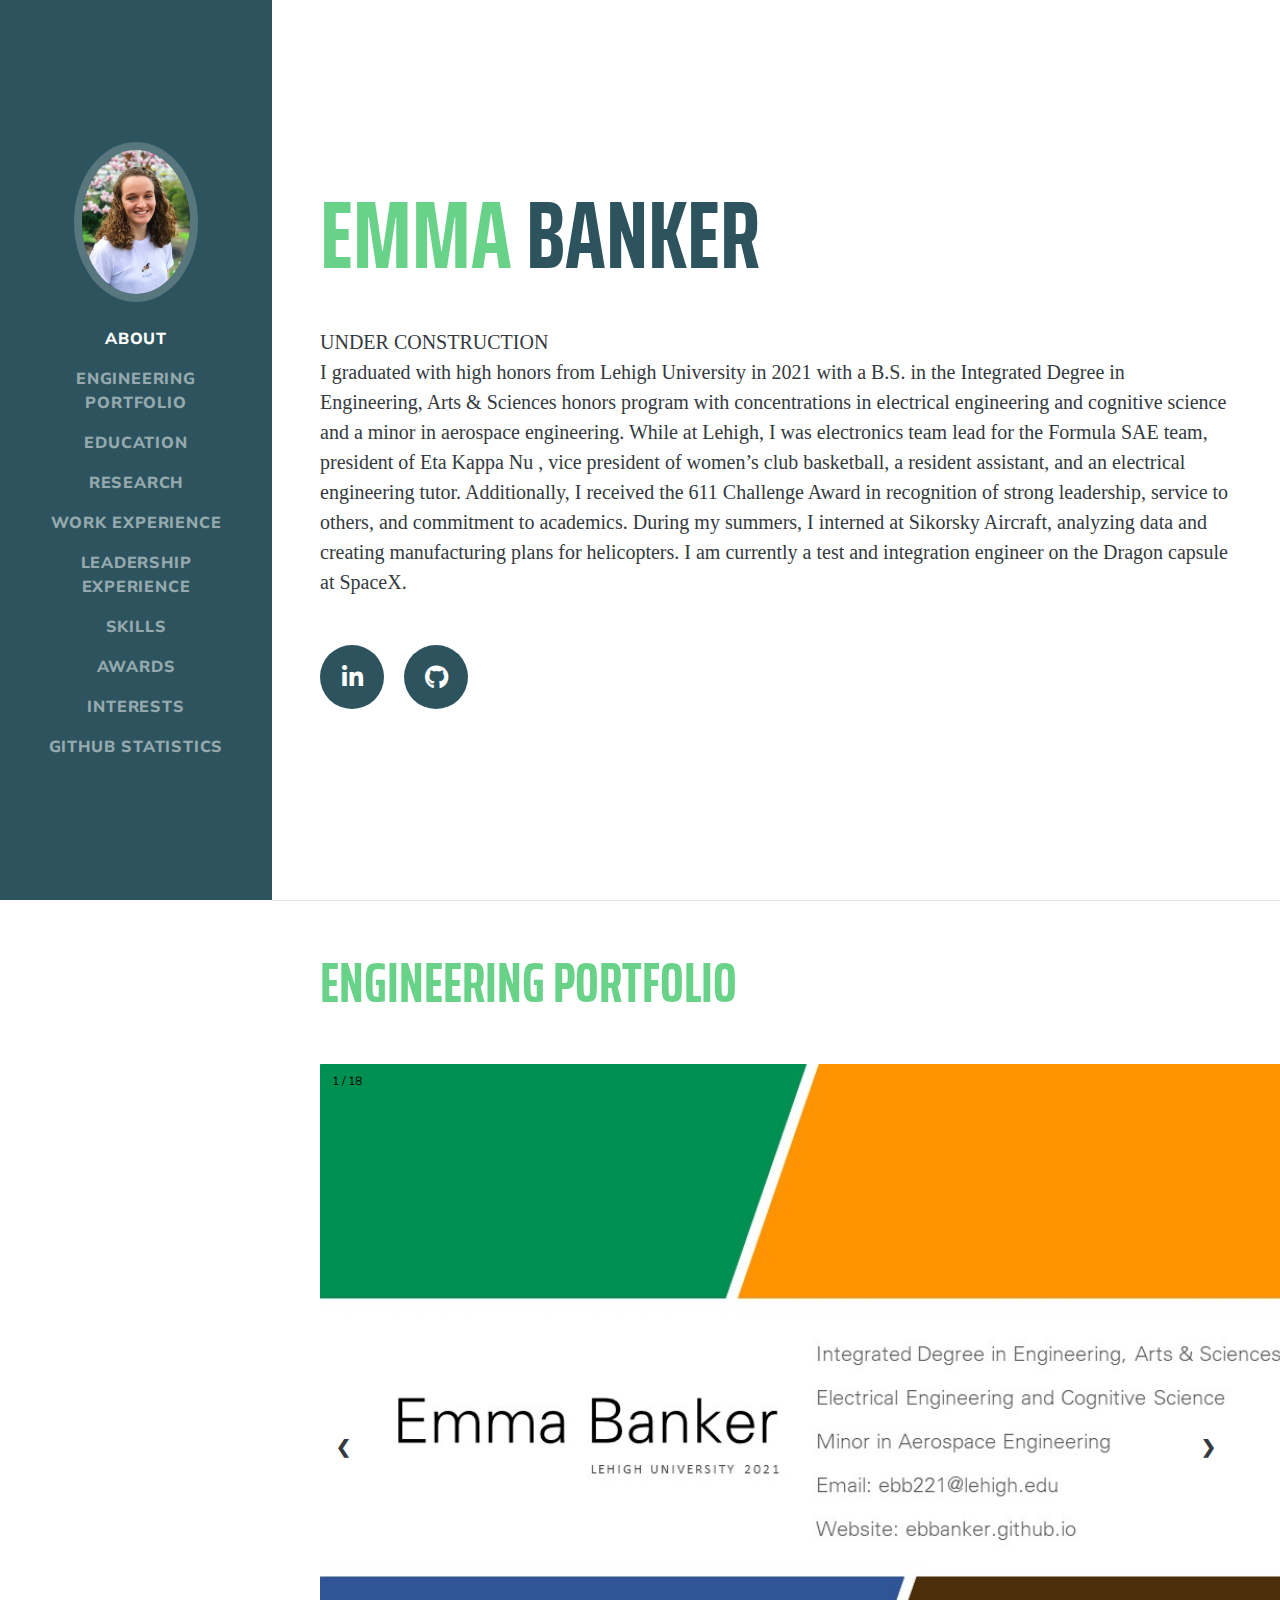
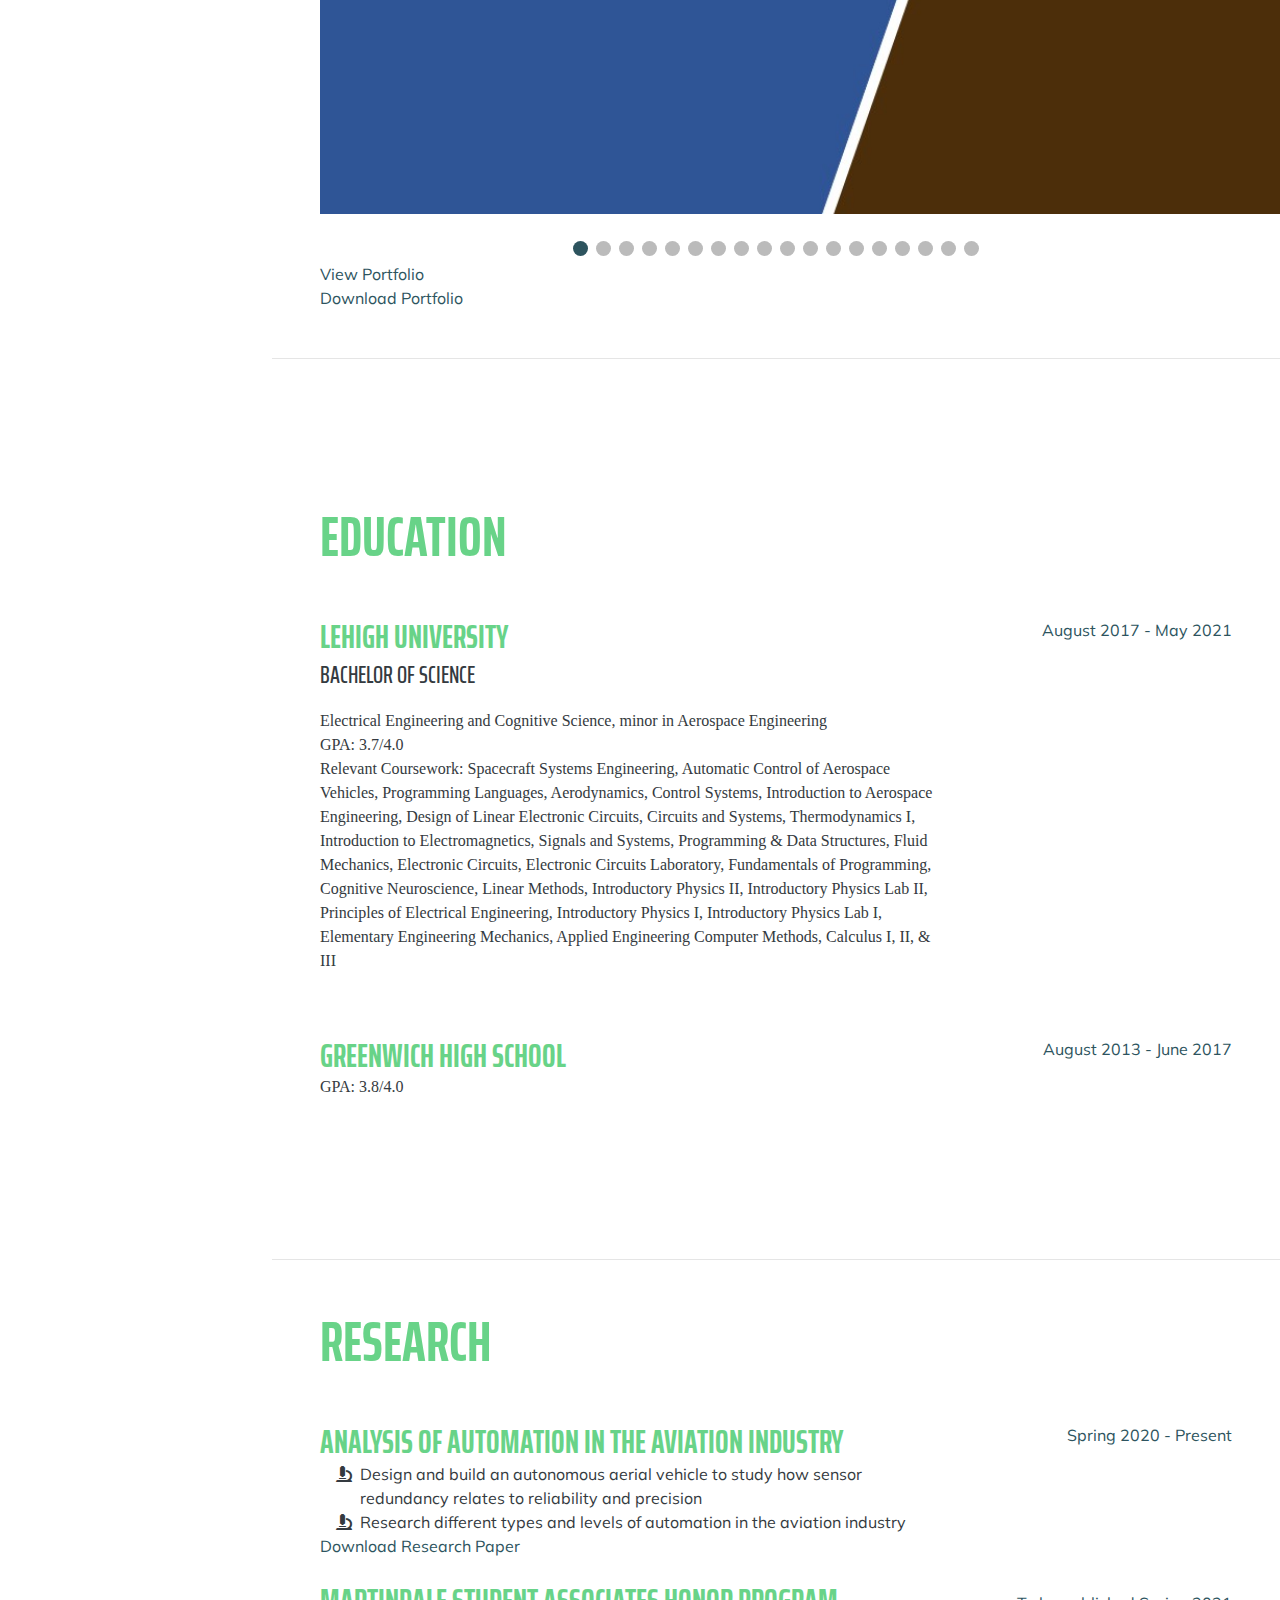
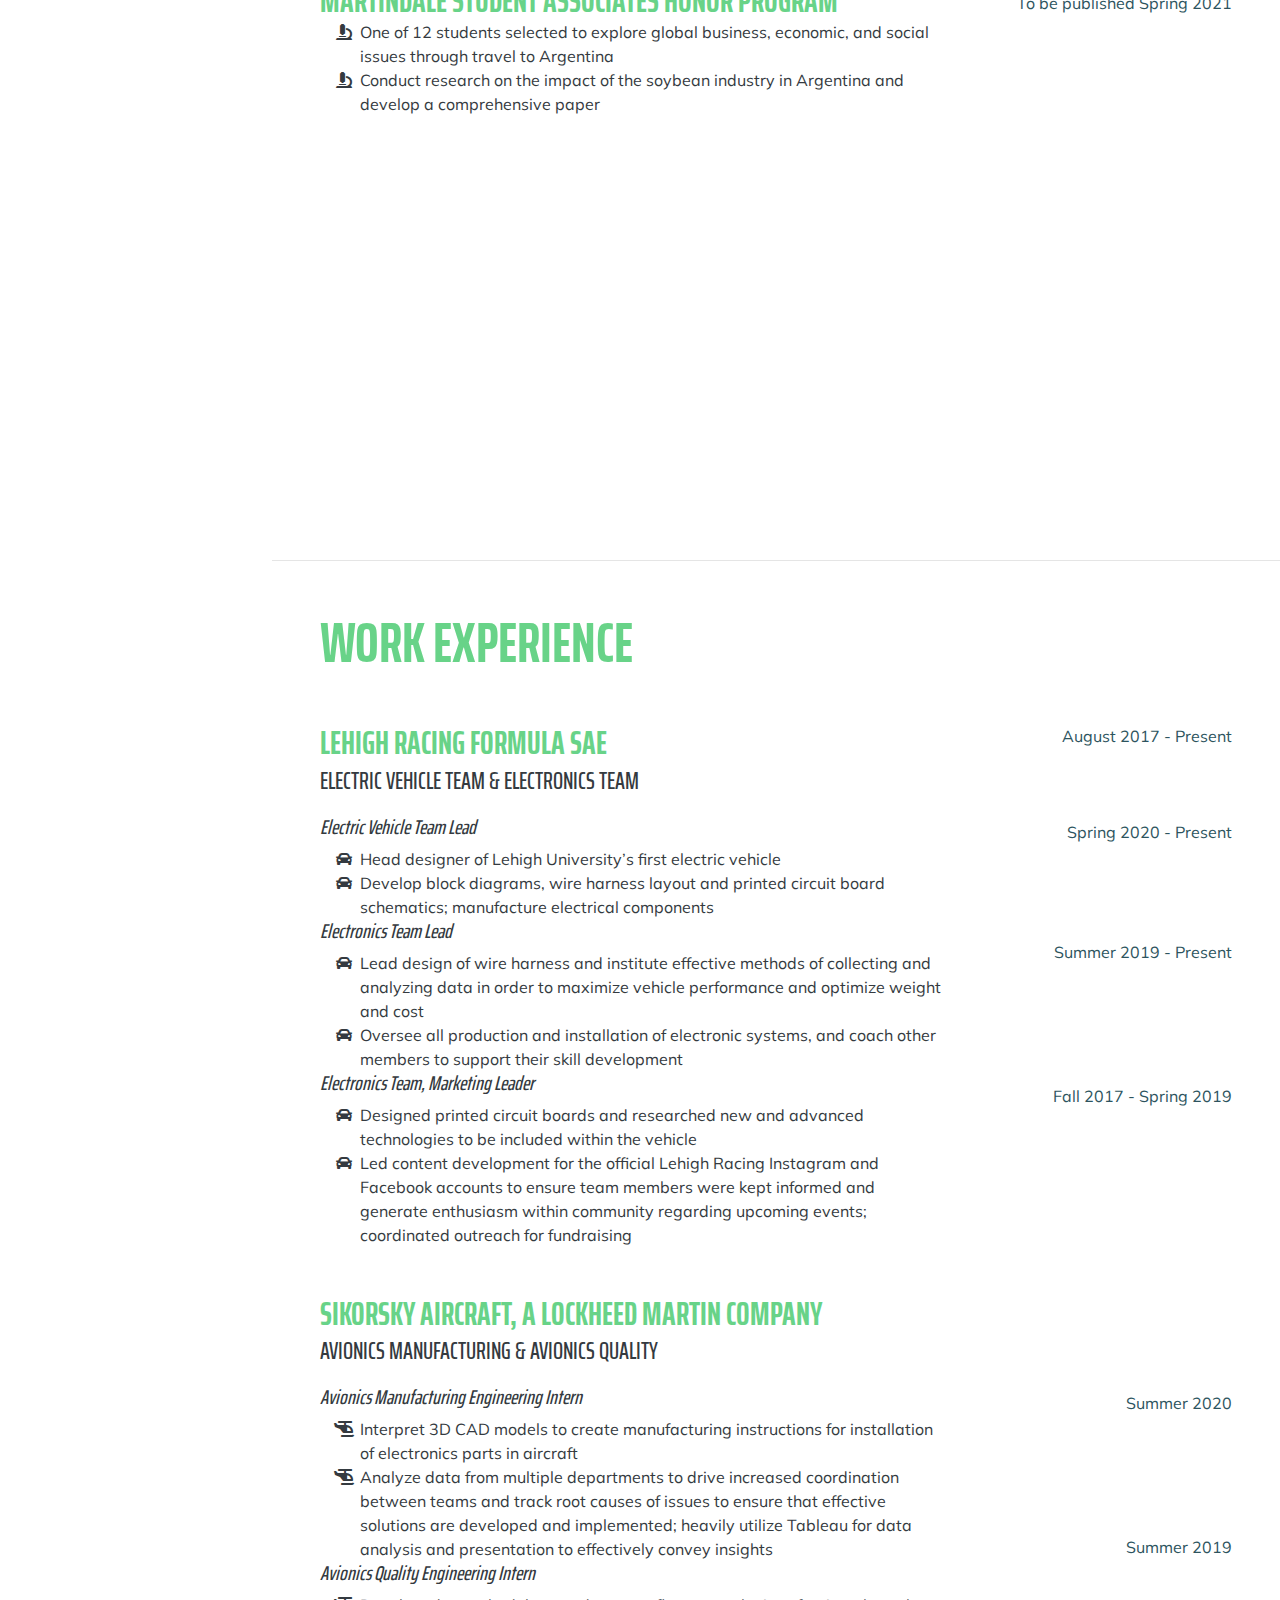
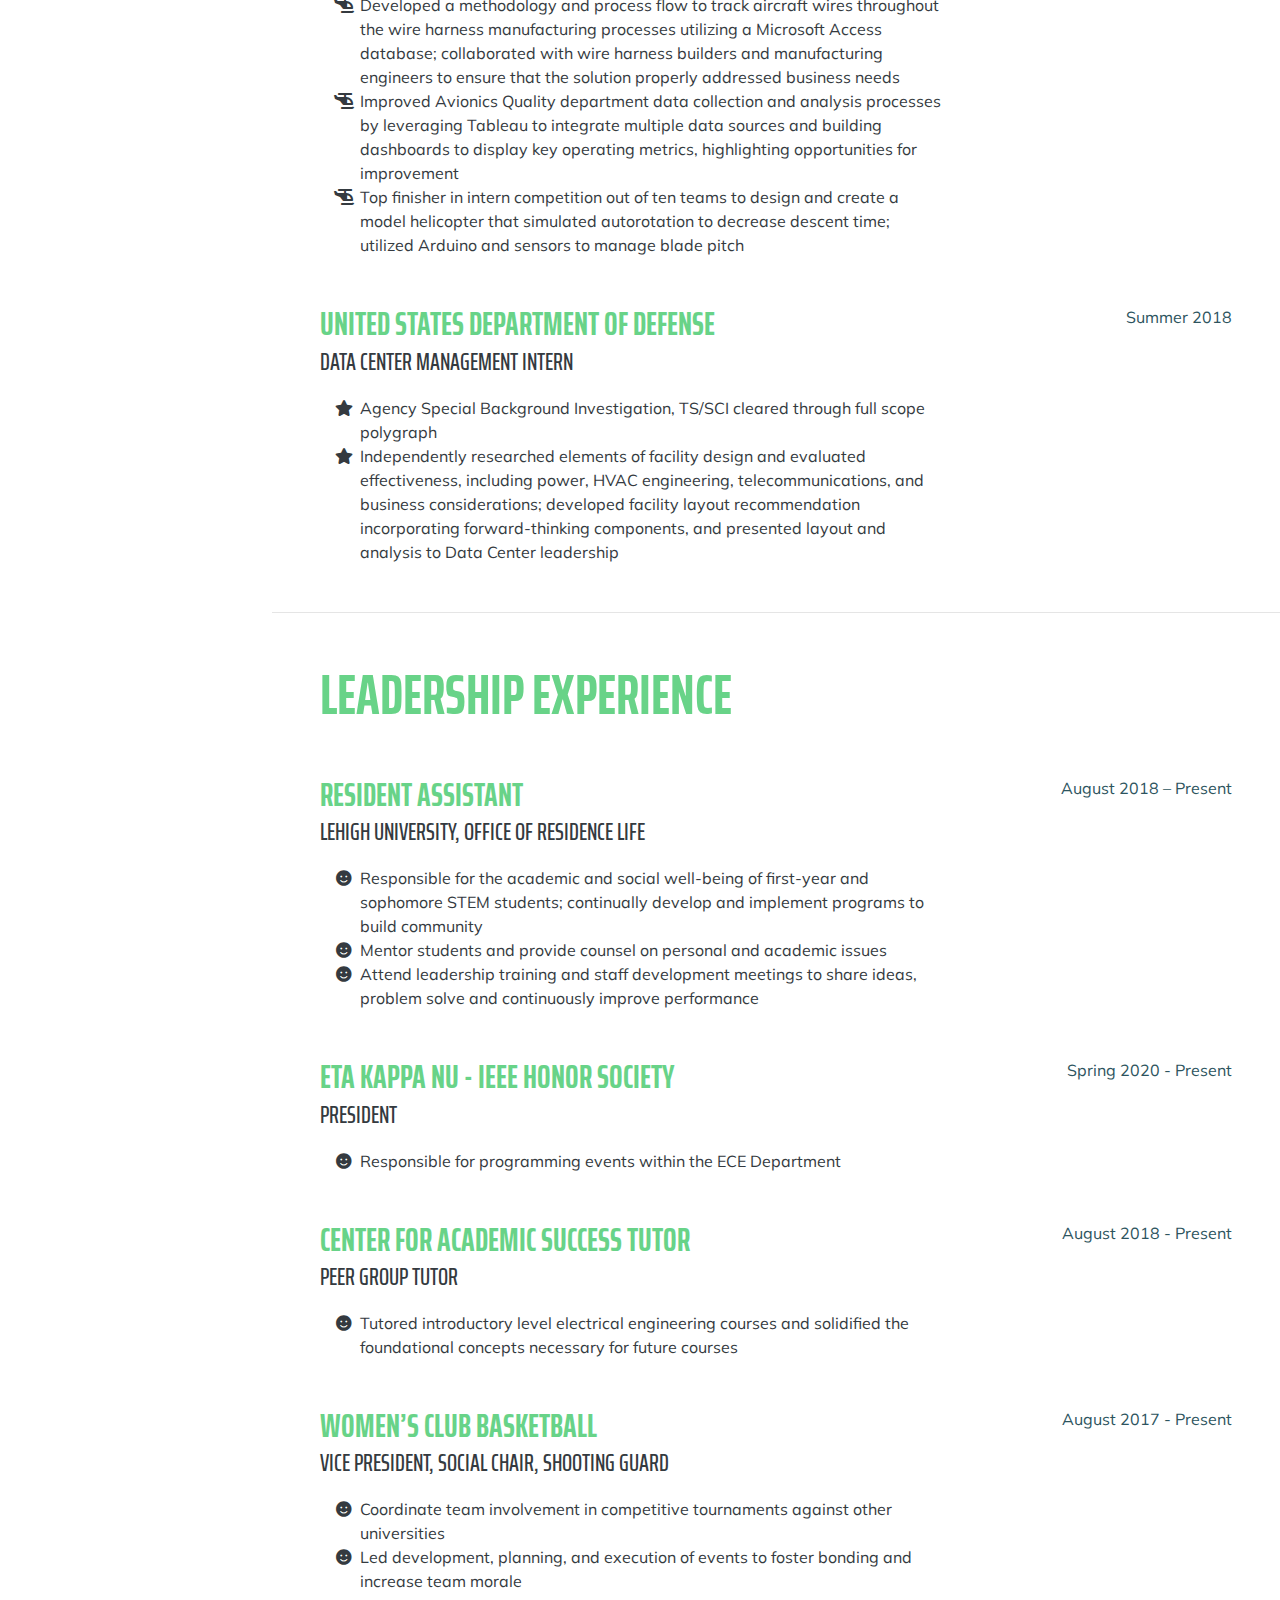
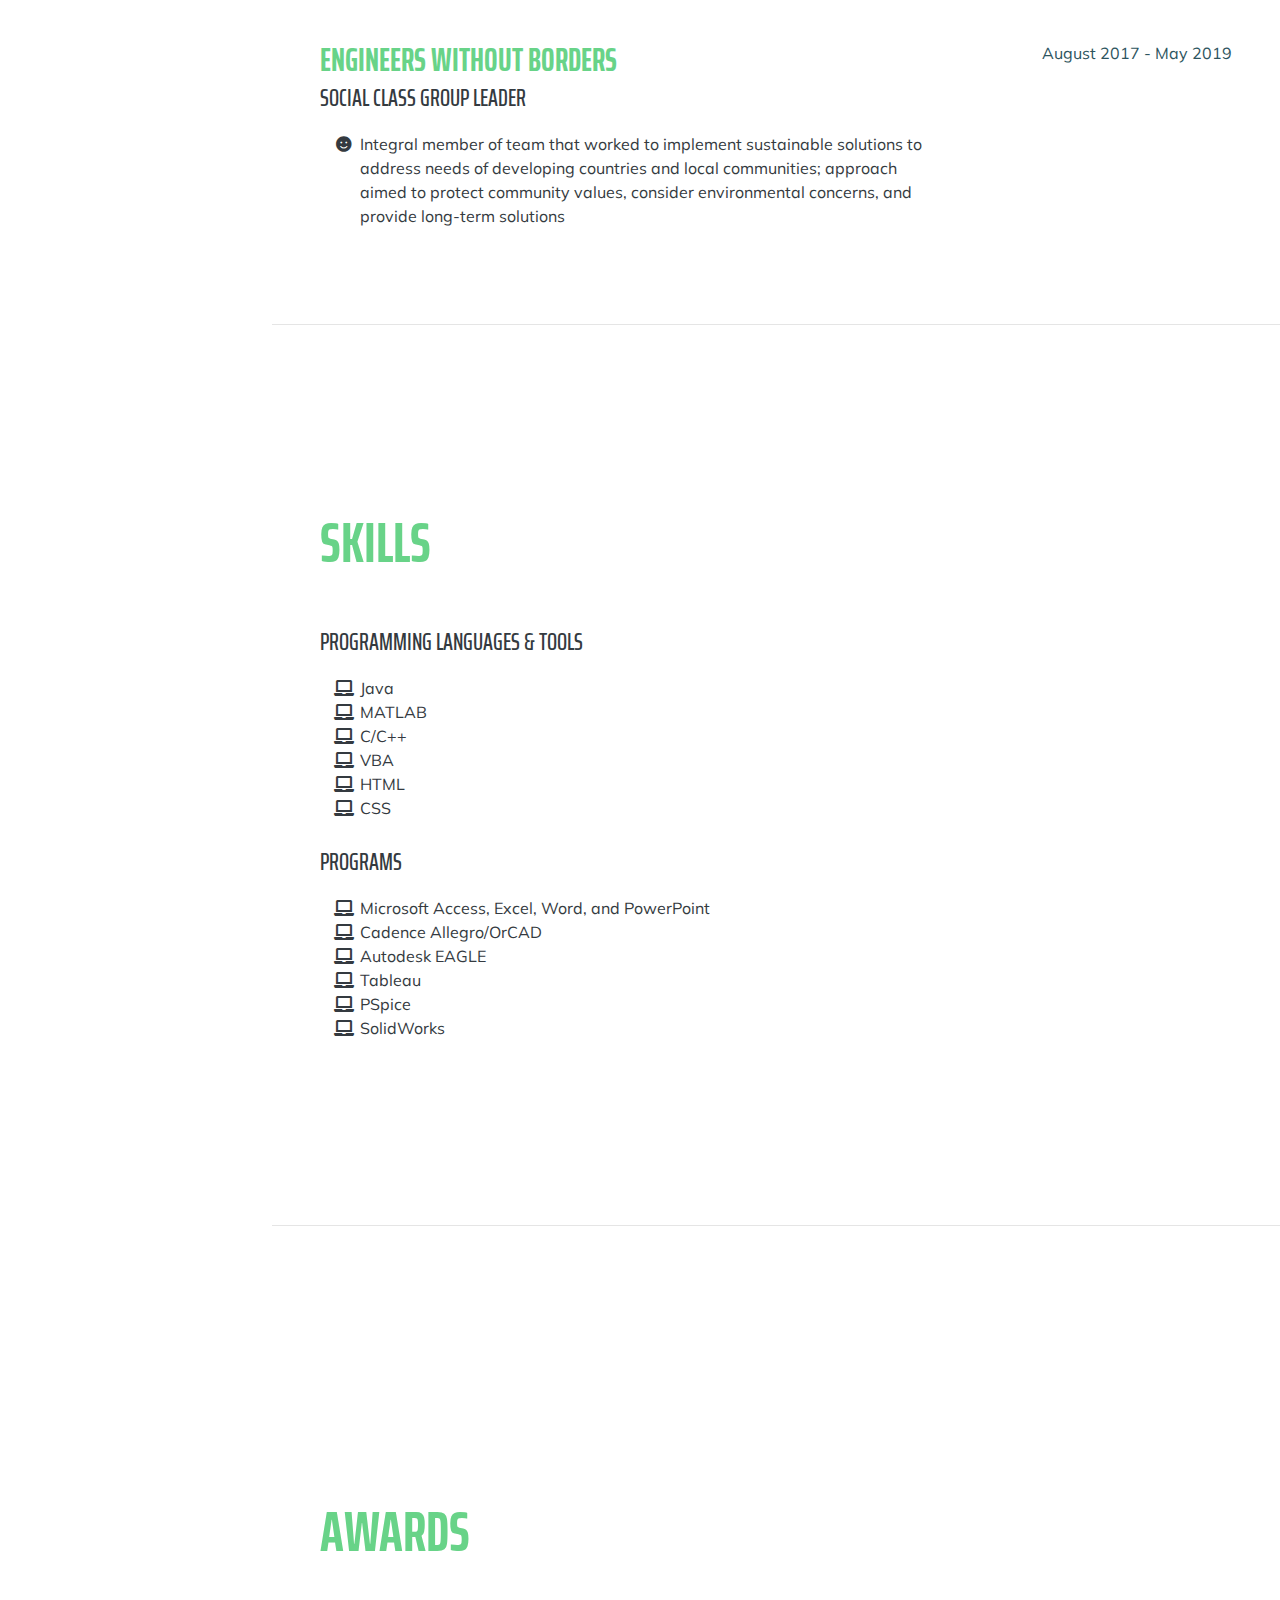
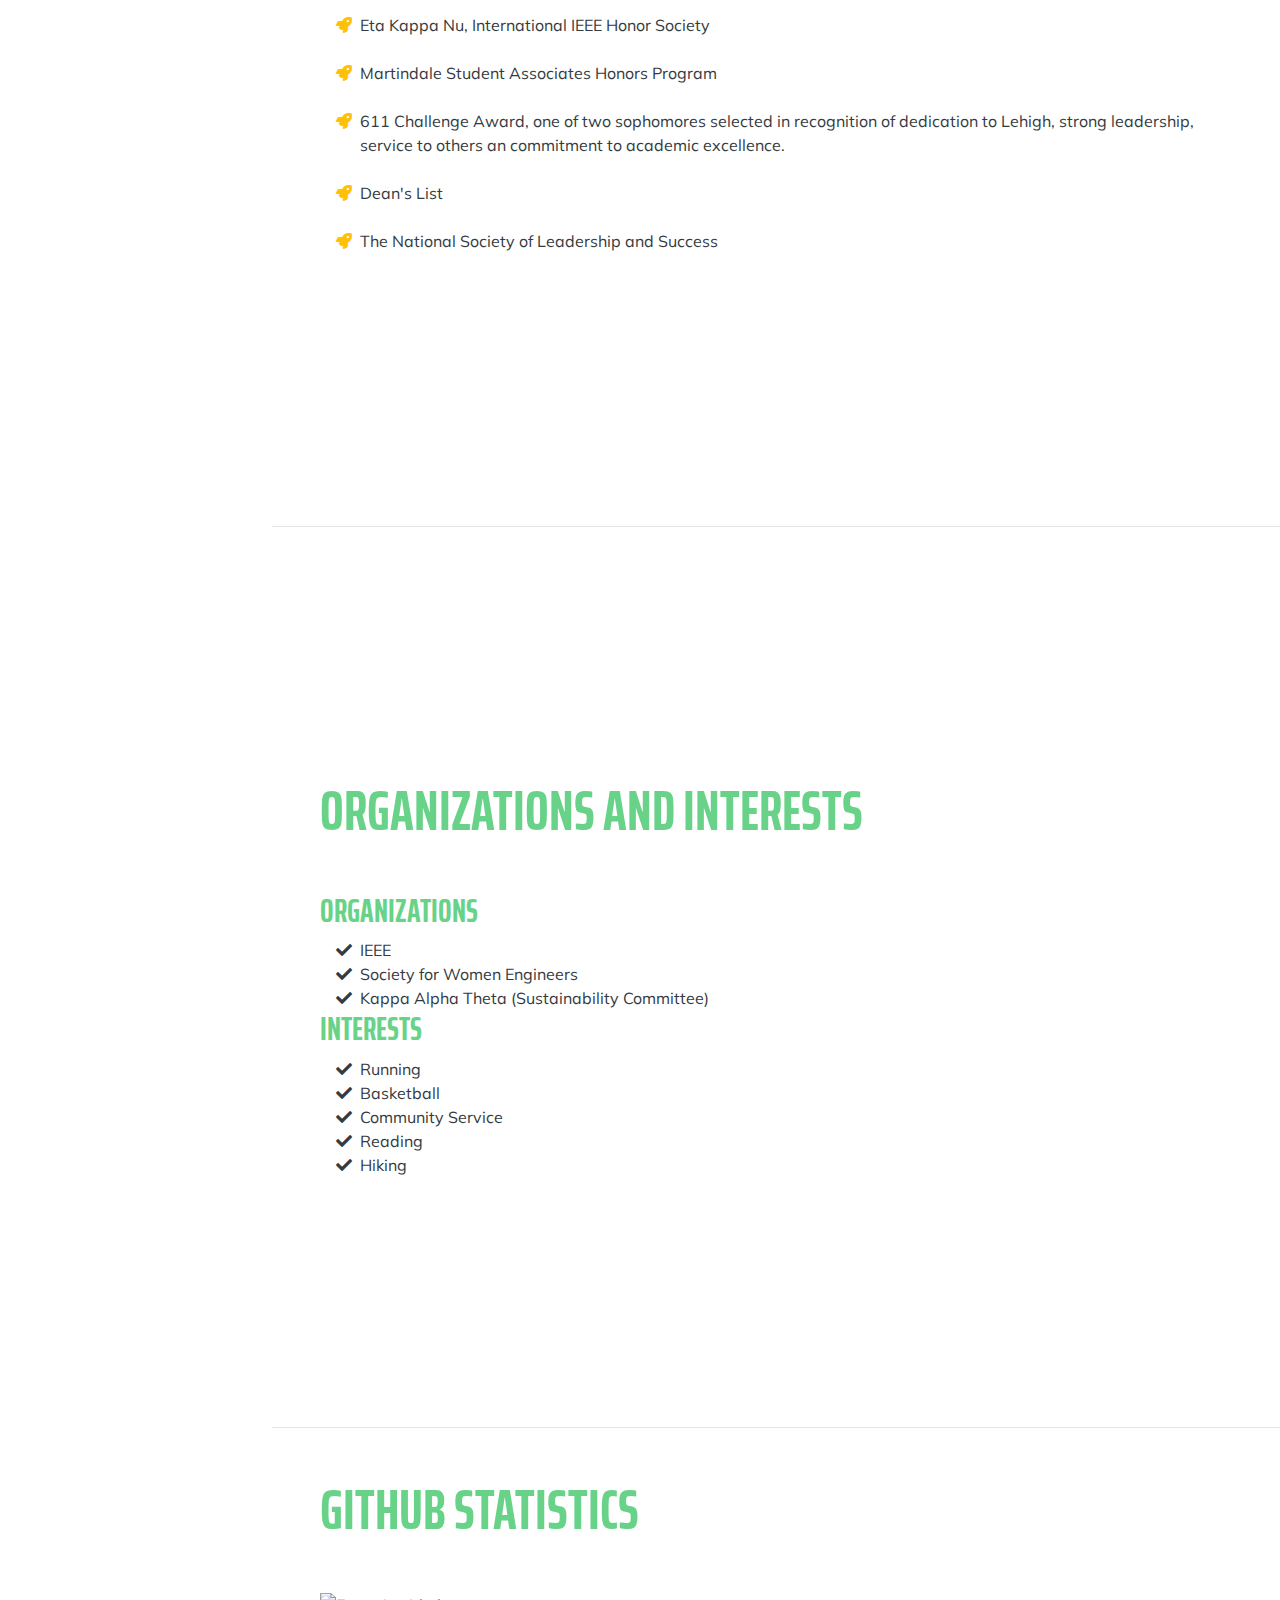
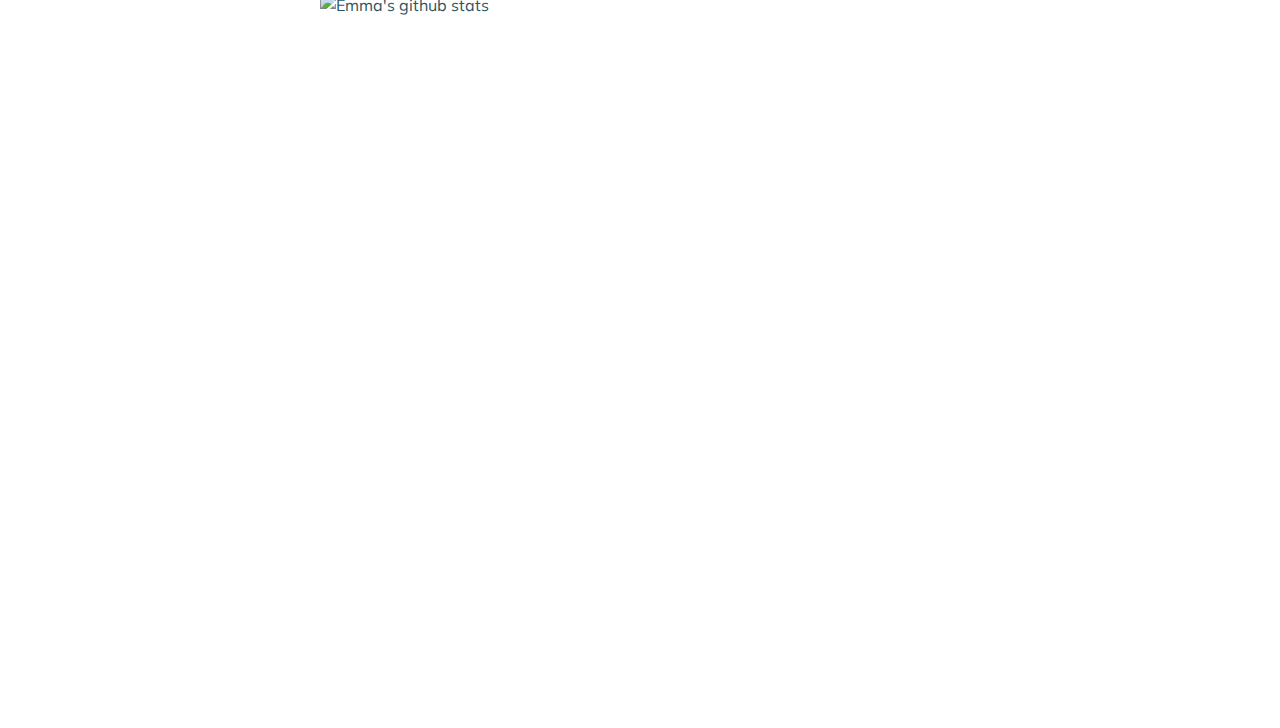
==== commit 5b8fc447: "Update index.html" ====
--- a/index.html
+++ b/index.html
@@ -370,7 +370,7 @@
           <div class="resume-content">
             <h3 class="mb-0">Resident Assistant</h3>
             <div class="subheading mb-3">Lehigh University, Office of Residence Life</div>
-            <ul class="fa-ul mb-0"><li> Responsible for the academic and social well-being of first-year and sophomore STEM students; continually develop and implement programs to build community </li><li> Mentor students and provide counsel on personal and academic issues </li><li> Attend leadership training and staff development meetings to share ideas, problem solve and continuously improve performance</li></ul>
+            <ul class="fa-ul mb-0"><li> <i class="fa-li fa fa-smile"> </i>Responsible for the academic and social well-being of first-year and sophomore STEM students; continually develop and implement programs to build community </li><li> <i class="fa-li fa fa-smile"> </i>Mentor students and provide counsel on personal and academic issues </li><li> <i class="fa-li fa fa-smile"> </i>Attend leadership training and staff development meetings to share ideas, problem solve and continuously improve performance</li></ul>
           </div>
           <div class="resume-date text-md-right">
             <span class="text-primary">August 2018 – Present </span>
@@ -381,7 +381,7 @@
           <div class="resume-content">
             <h3 class="mb-0">Eta Kappa Nu - IEEE Honor Society</h3>
             <div class="subheading mb-3">President</div>
-            <ul class="fa-ul mb-0"><li>Responsible for programming events within the ECE Department </li></ul>
+            <ul class="fa-ul mb-0"><li><i class="fa-li fa fa-smile"> </i>Responsible for programming events within the ECE Department </li></ul>
           </div>
           <div class="resume-date text-md-right">
             <span class="text-primary">Spring 2020 - Present</span>
@@ -392,7 +392,7 @@
           <div class="resume-content">
             <h3 class="mb-0">Center for Academic Success Tutor </h3>
             <div class="subheading mb-3">Peer Group Tutor</div>
-            <ul class="fa-ul mb-0"><li> Tutored introductory level electrical engineering courses and solidified the foundational concepts necessary for future courses </li></ul>
+            <ul class="fa-ul mb-0"><li> <i class="fa-li fa fa-smile"> </i>Tutored introductory level electrical engineering courses and solidified the foundational concepts necessary for future courses </li></ul>
           </div>
           <div class="resume-date text-md-right">
             <span class="text-primary">August 2018 - Present</span>
@@ -403,7 +403,7 @@
           <div class="resume-content">
             <h3 class="mb-0">Women’s Club Basketball</h3>
             <div class="subheading mb-3">Vice President, Social Chair, Shooting Guard</div>
-            <ul class="fa-ul mb-0"> <li> Coordinate team involvement in competitive tournaments against other universities </li><li> Led development, planning, and execution of events to foster bonding and increase team morale </li></ul>
+            <ul class="fa-ul mb-0"> <li> <i class="fa-li fa fa-smile"> </i>Coordinate team involvement in competitive tournaments against other universities </li><li> <i class="fa-li fa fa-smile"> </i>Led development, planning, and execution of events to foster bonding and increase team morale </li></ul>
           </div>
           <div class="resume-date text-md-right">
             <span class="text-primary">August 2017 - Present</span>
@@ -414,7 +414,7 @@
           <div class="resume-content">
             <h3 class="mb-0">Engineers Without Borders </h3>
             <div class="subheading mb-3">Social Class Group Leader</div>
-            <ul class="fa-ul mb-0"> <li>Integral member of team that worked to implement sustainable solutions to address needs of developing countries and local communities; approach aimed to protect community values, consider environmental concerns, and provide long-term solutions </li></ul>
+            <ul class="fa-ul mb-0"> <li><i class="fa-li fa fa-smile"> </i>Integral member of team that worked to implement sustainable solutions to address needs of developing countries and local communities; approach aimed to protect community values, consider environmental concerns, and provide long-term solutions </li></ul>
           </div>
           <div class="resume-date text-md-right">
             <span class="text-primary">August 2017 - May 2019</span>
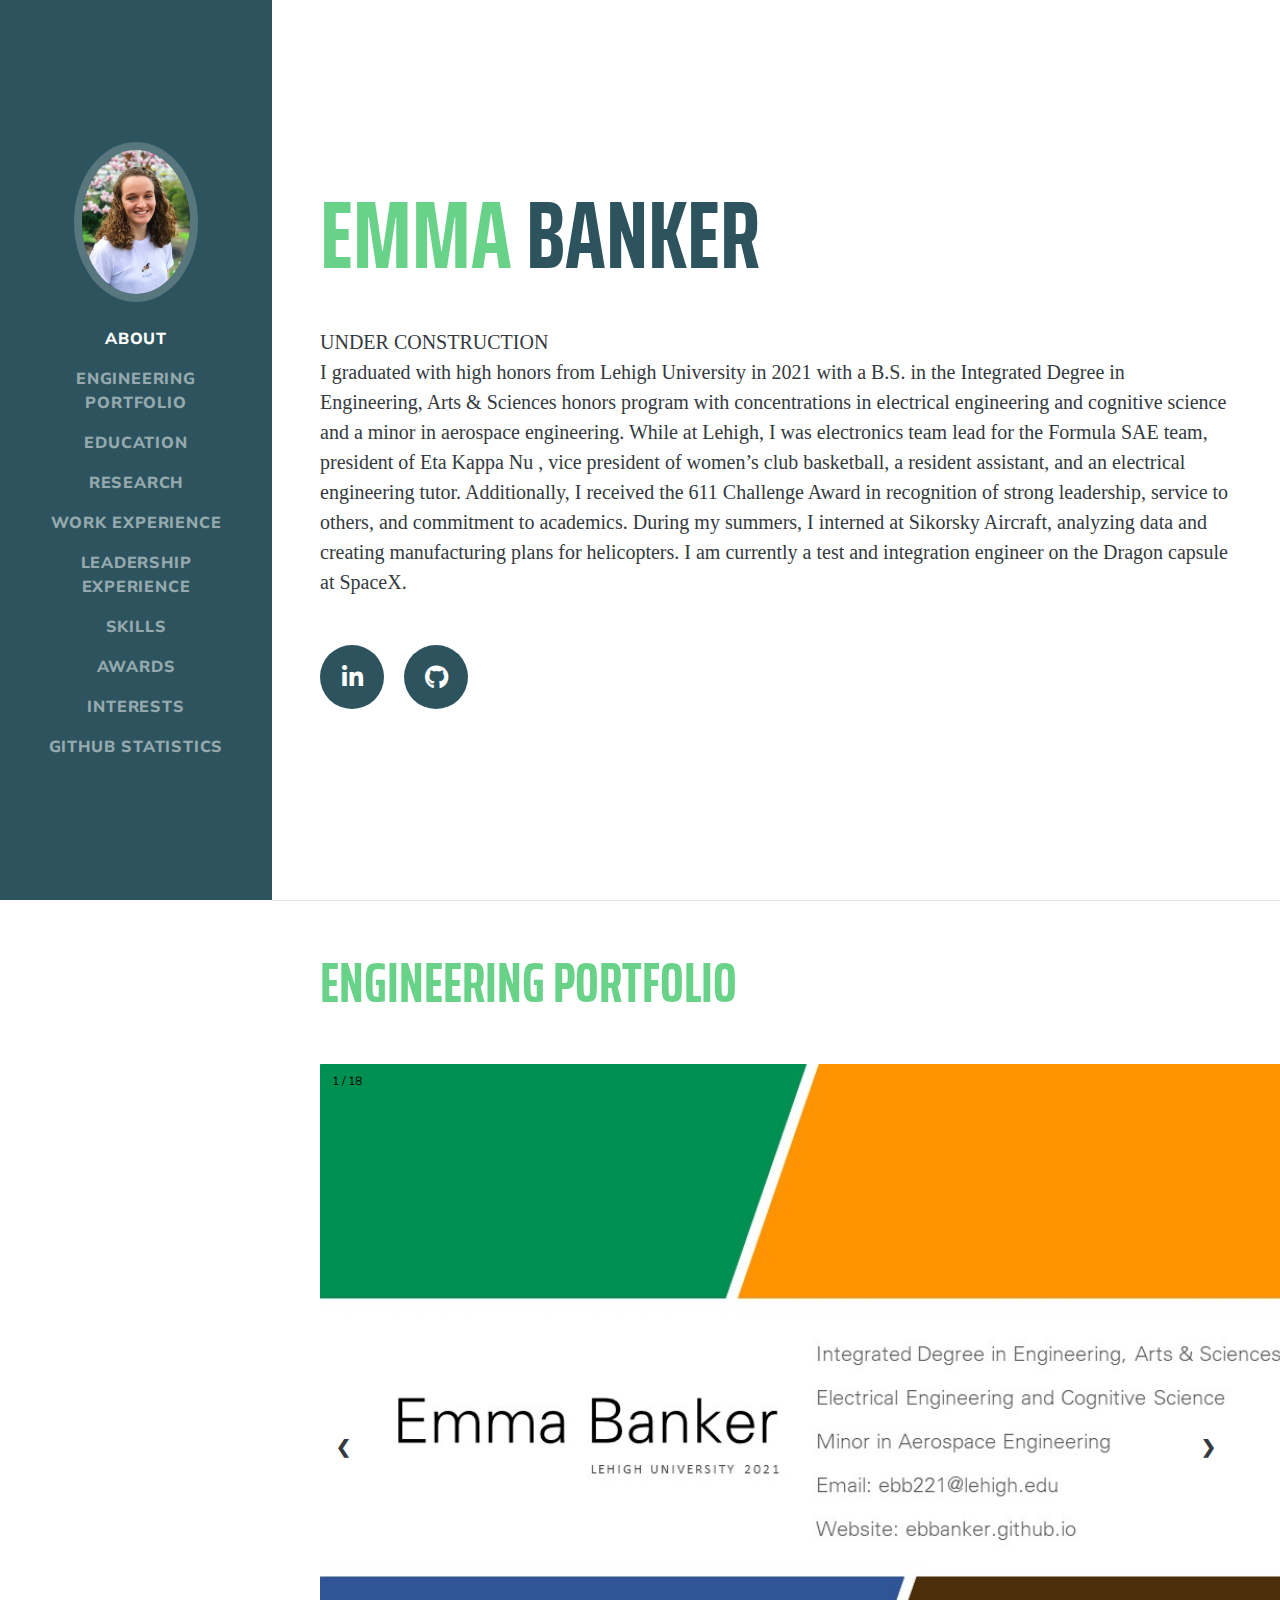
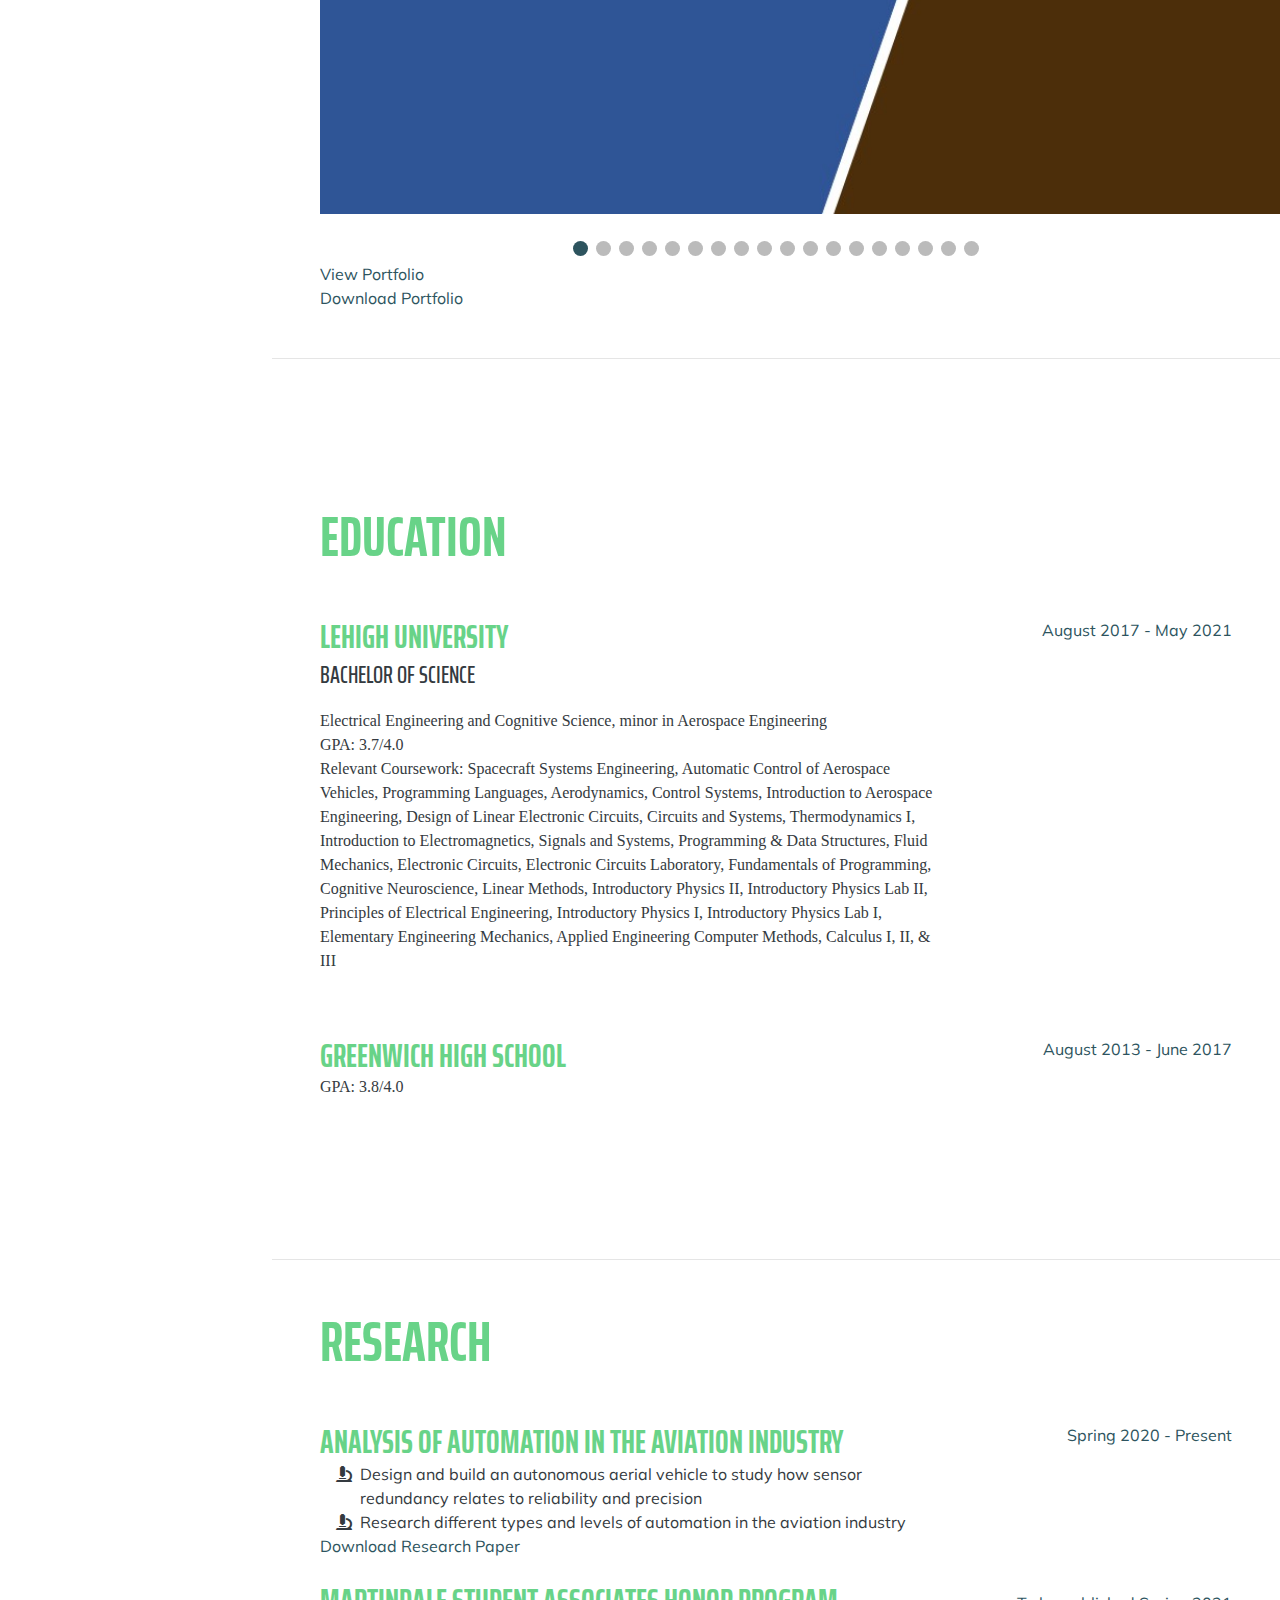
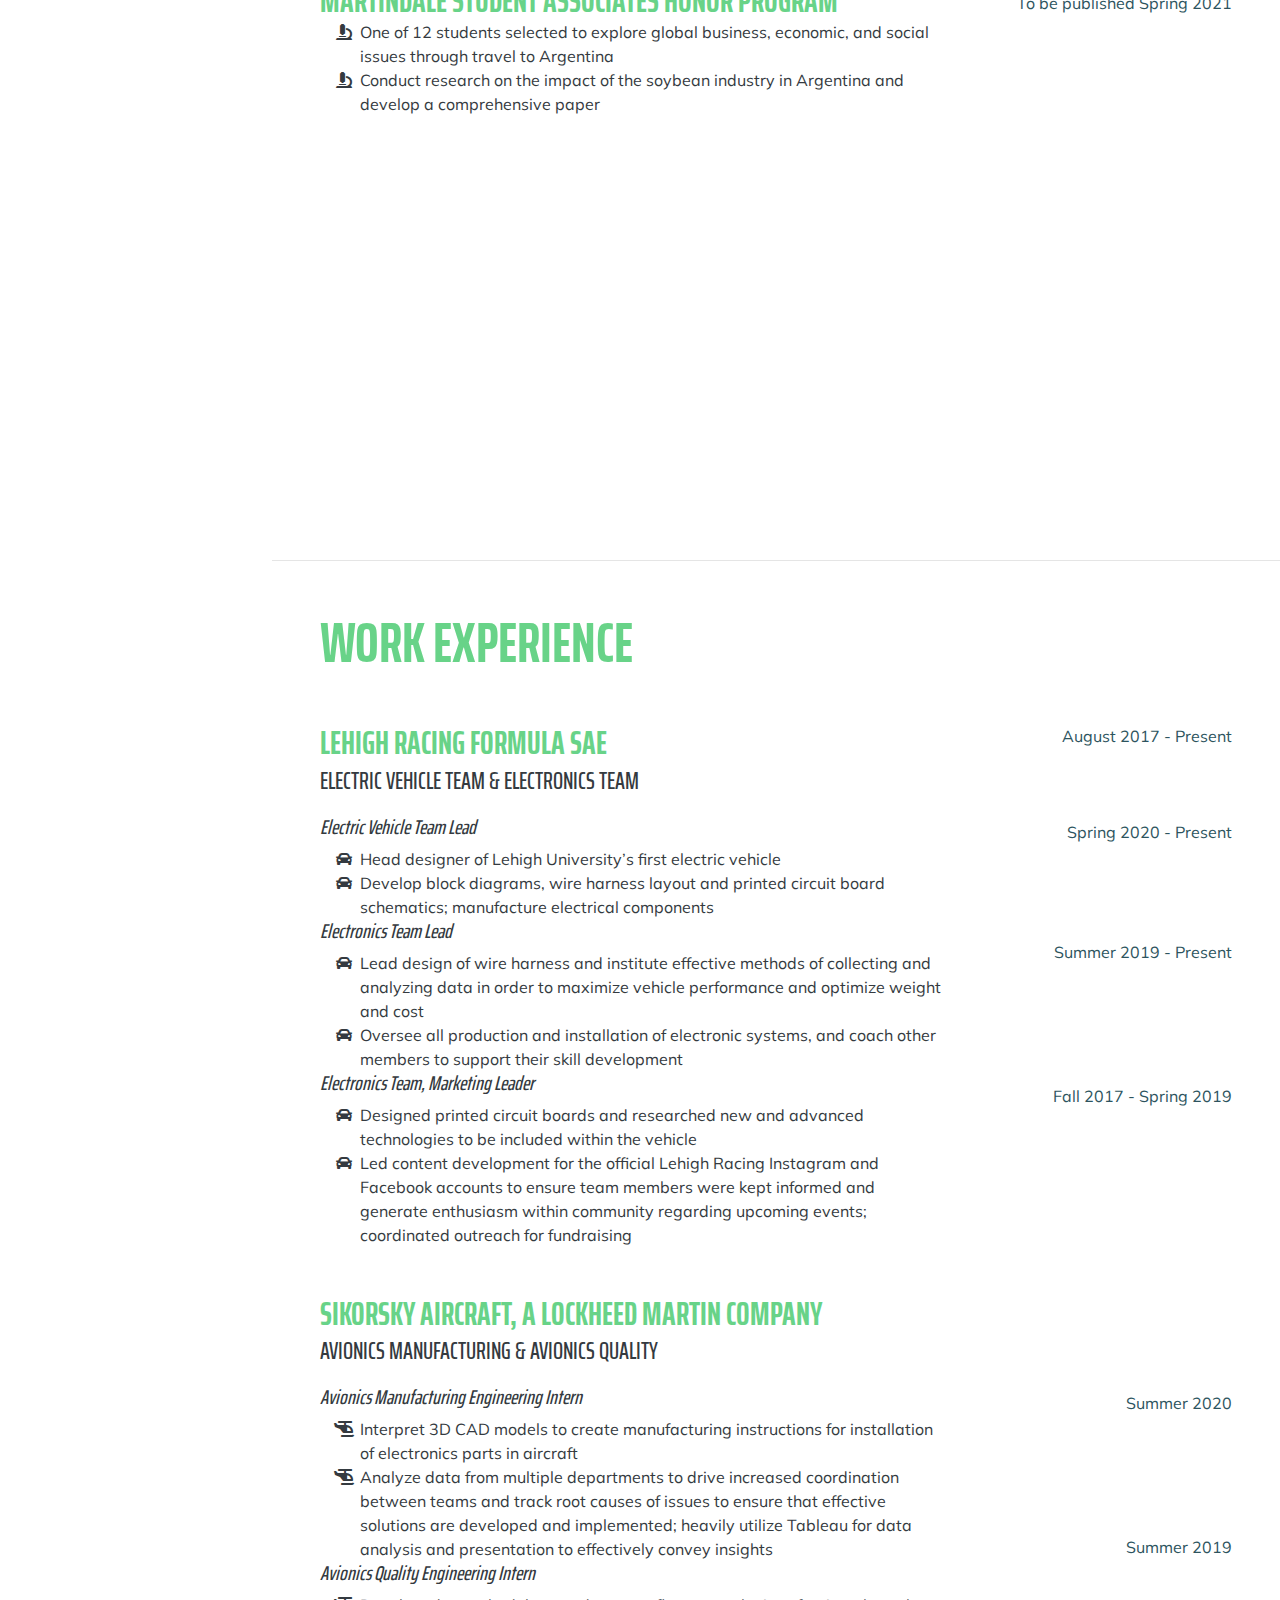
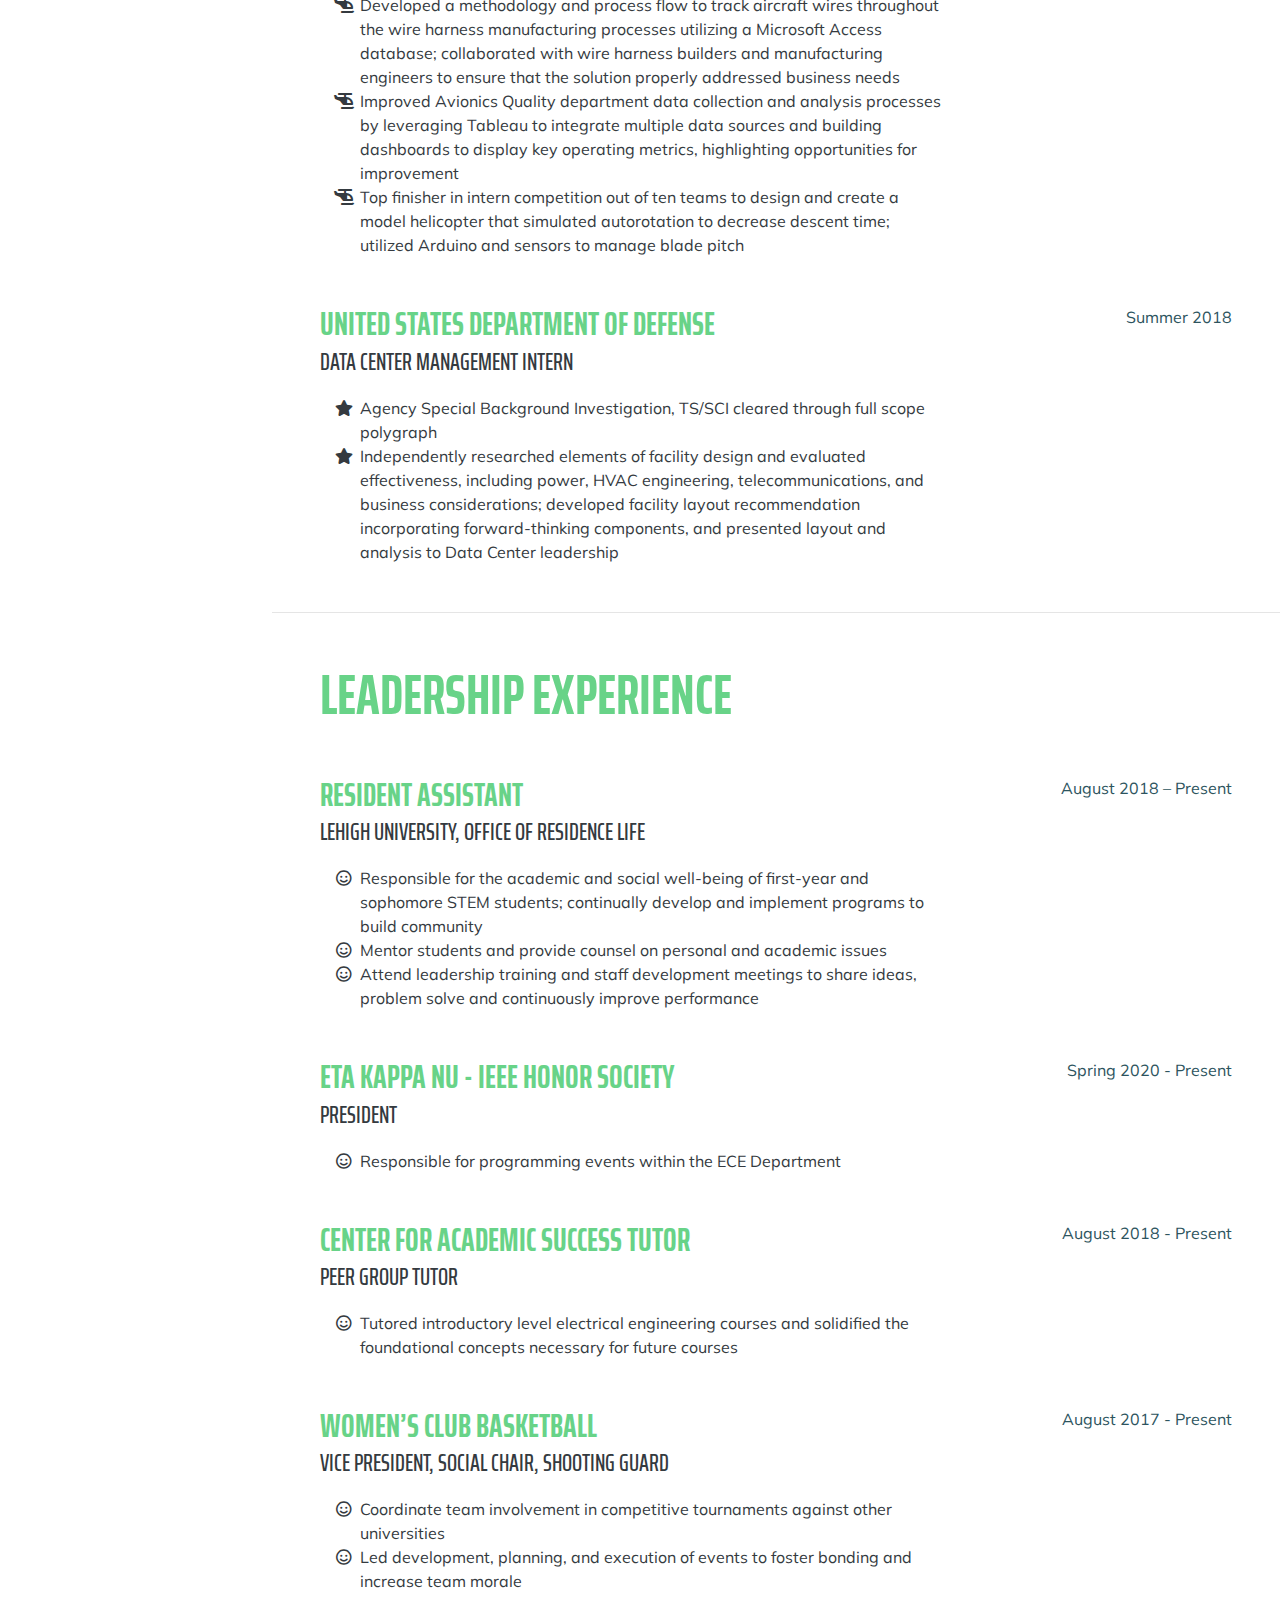
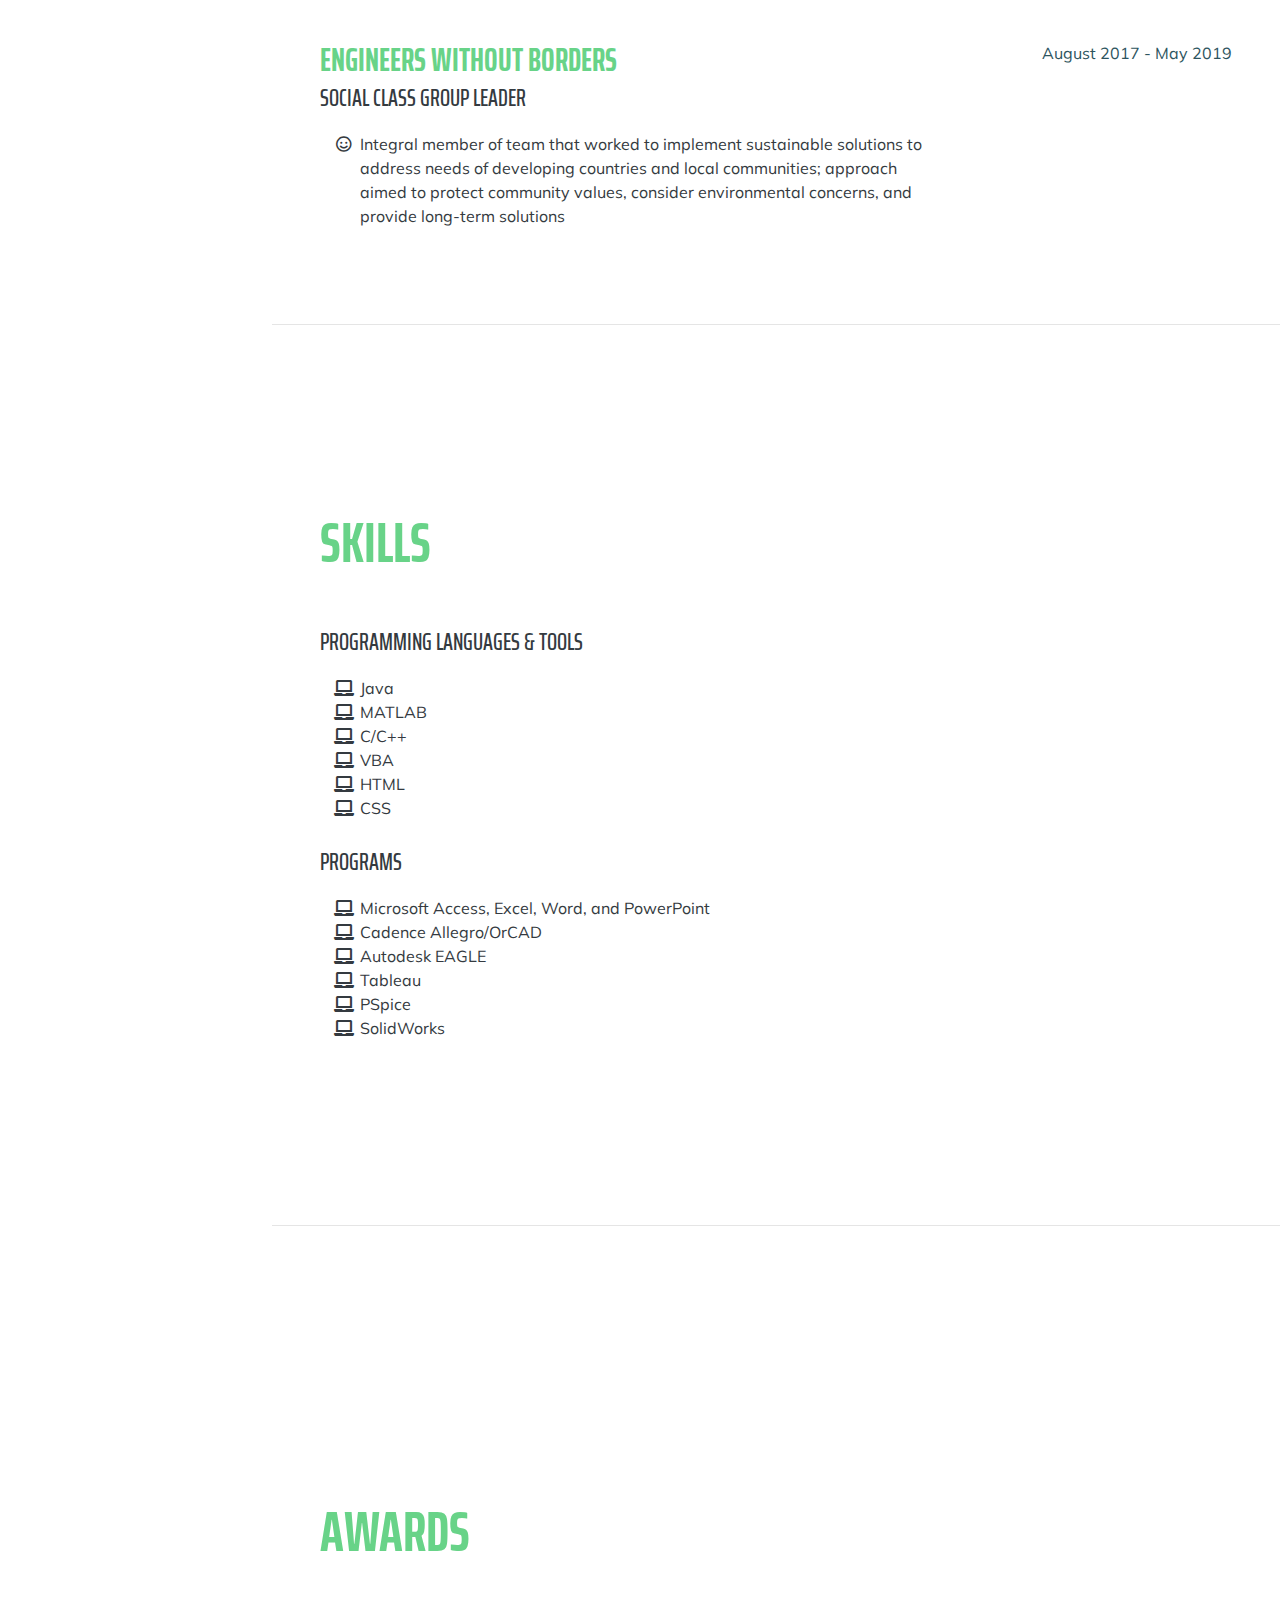
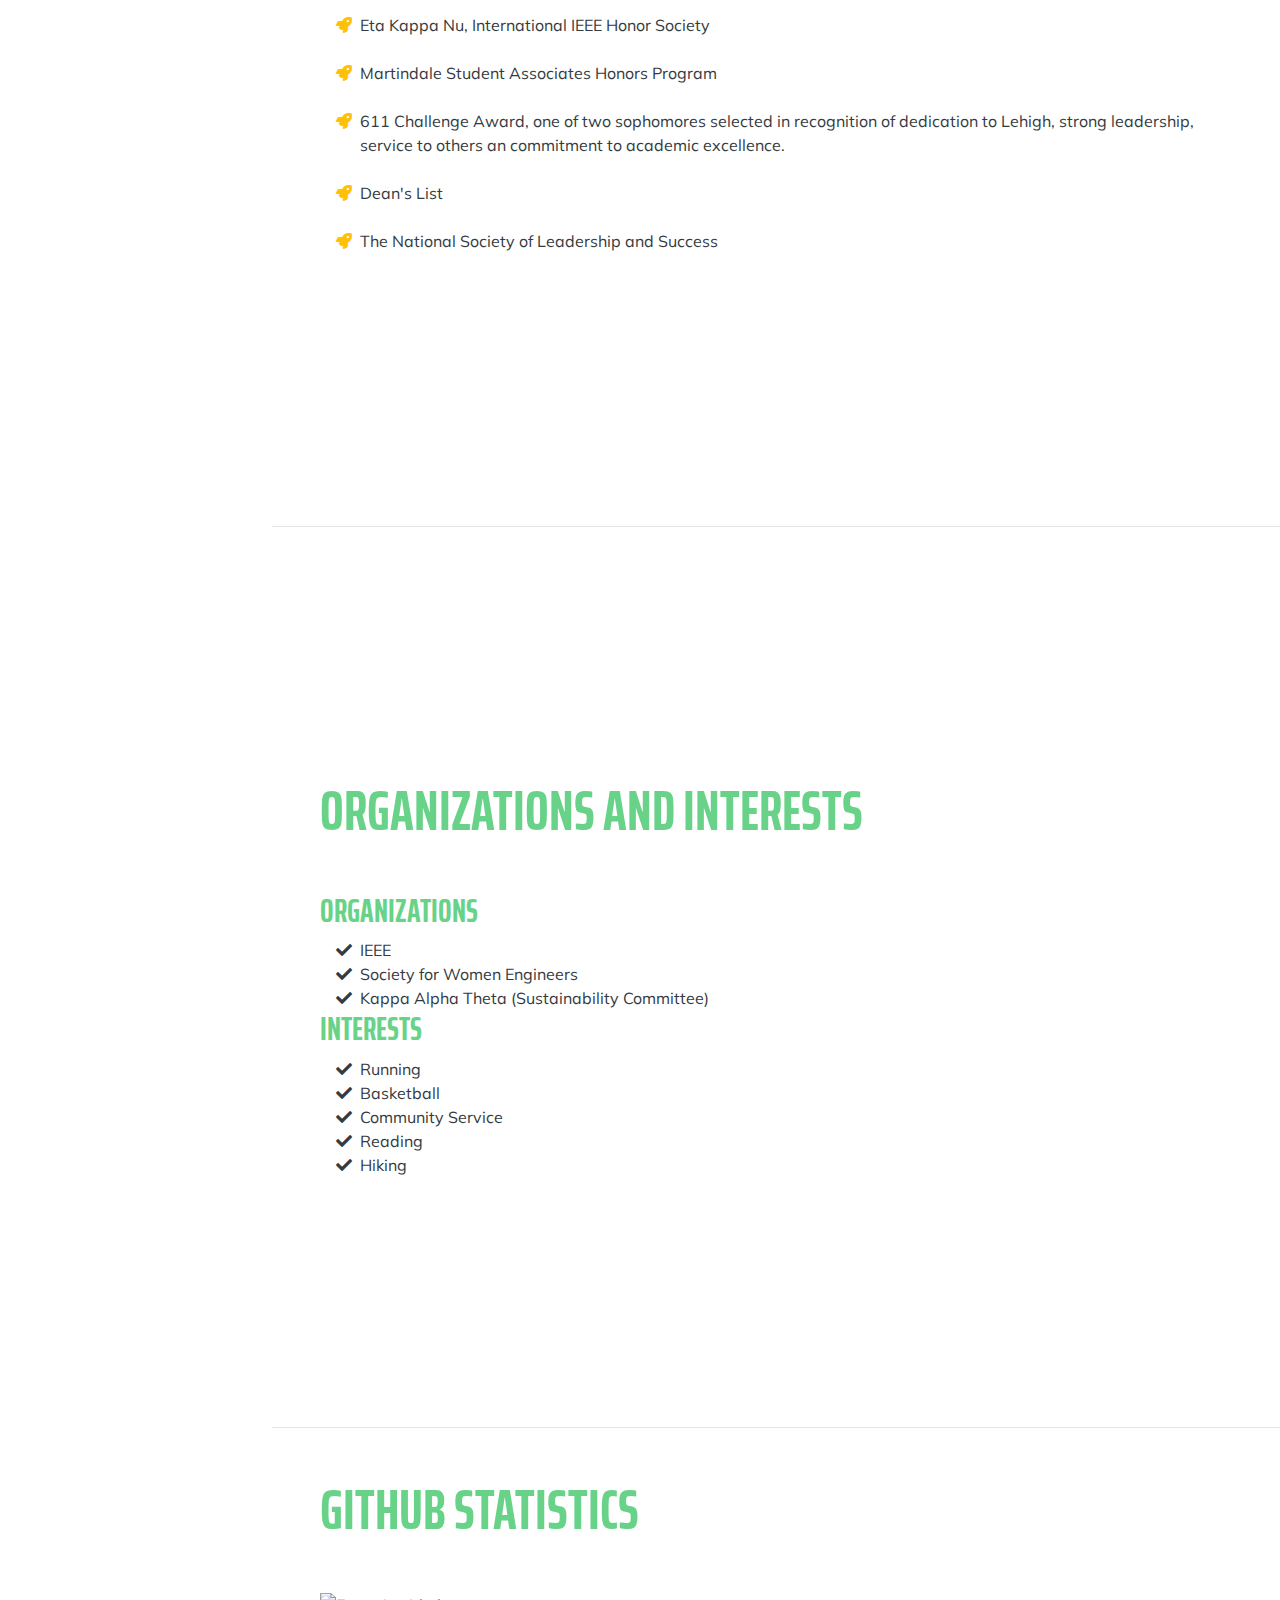
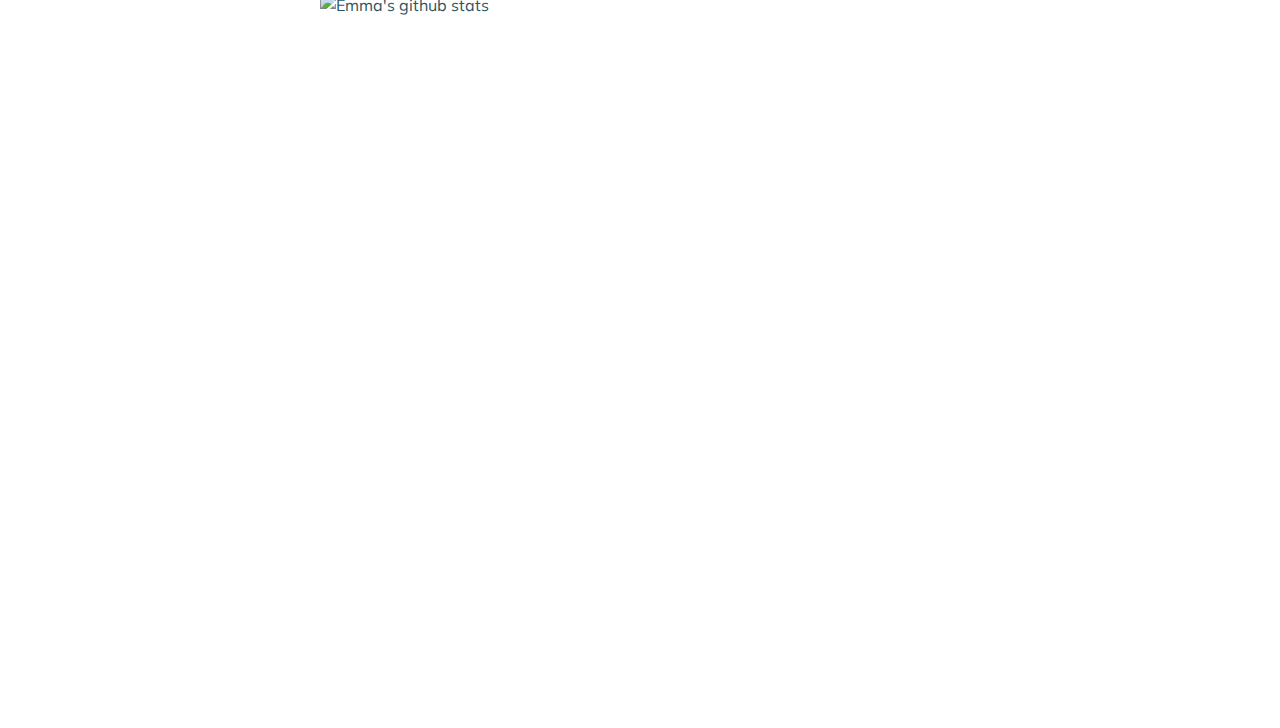
==== commit a7b9e0d6: "Update index.html" ====
--- a/index.html
+++ b/index.html
@@ -370,7 +370,7 @@
           <div class="resume-content">
             <h3 class="mb-0">Resident Assistant</h3>
             <div class="subheading mb-3">Lehigh University, Office of Residence Life</div>
-            <ul class="fa-ul mb-0"><li> <i class="fa-li fa fa-smile"> </i>Responsible for the academic and social well-being of first-year and sophomore STEM students; continually develop and implement programs to build community </li><li> <i class="fa-li fa fa-smile"> </i>Mentor students and provide counsel on personal and academic issues </li><li> <i class="fa-li fa fa-smile"> </i>Attend leadership training and staff development meetings to share ideas, problem solve and continuously improve performance</li></ul>
+            <ul class="fa-ul mb-0"><li> <i class="fa-li far fa-smile"> </i>Responsible for the academic and social well-being of first-year and sophomore STEM students; continually develop and implement programs to build community </li><li> <i class="fa-li far fa-smile"> </i>Mentor students and provide counsel on personal and academic issues </li><li> <i class="fa-li far fa-smile"> </i>Attend leadership training and staff development meetings to share ideas, problem solve and continuously improve performance</li></ul>
           </div>
           <div class="resume-date text-md-right">
             <span class="text-primary">August 2018 – Present </span>
@@ -381,7 +381,7 @@
           <div class="resume-content">
             <h3 class="mb-0">Eta Kappa Nu - IEEE Honor Society</h3>
             <div class="subheading mb-3">President</div>
-            <ul class="fa-ul mb-0"><li><i class="fa-li fa fa-smile"> </i>Responsible for programming events within the ECE Department </li></ul>
+            <ul class="fa-ul mb-0"><li><i class="fa-li far fa-smile"> </i>Responsible for programming events within the ECE Department </li></ul>
           </div>
           <div class="resume-date text-md-right">
             <span class="text-primary">Spring 2020 - Present</span>
@@ -392,7 +392,7 @@
           <div class="resume-content">
             <h3 class="mb-0">Center for Academic Success Tutor </h3>
             <div class="subheading mb-3">Peer Group Tutor</div>
-            <ul class="fa-ul mb-0"><li> <i class="fa-li fa fa-smile"> </i>Tutored introductory level electrical engineering courses and solidified the foundational concepts necessary for future courses </li></ul>
+            <ul class="fa-ul mb-0"><li> <i class="fa-li far fa-smile"> </i>Tutored introductory level electrical engineering courses and solidified the foundational concepts necessary for future courses </li></ul>
           </div>
           <div class="resume-date text-md-right">
             <span class="text-primary">August 2018 - Present</span>
@@ -403,7 +403,7 @@
           <div class="resume-content">
             <h3 class="mb-0">Women’s Club Basketball</h3>
             <div class="subheading mb-3">Vice President, Social Chair, Shooting Guard</div>
-            <ul class="fa-ul mb-0"> <li> <i class="fa-li fa fa-smile"> </i>Coordinate team involvement in competitive tournaments against other universities </li><li> <i class="fa-li fa fa-smile"> </i>Led development, planning, and execution of events to foster bonding and increase team morale </li></ul>
+            <ul class="fa-ul mb-0"> <li> <i class="fa-li far fa-smile"> </i>Coordinate team involvement in competitive tournaments against other universities </li><li> <i class="fa-li far fa-smile"> </i>Led development, planning, and execution of events to foster bonding and increase team morale </li></ul>
           </div>
           <div class="resume-date text-md-right">
             <span class="text-primary">August 2017 - Present</span>
@@ -414,7 +414,7 @@
           <div class="resume-content">
             <h3 class="mb-0">Engineers Without Borders </h3>
             <div class="subheading mb-3">Social Class Group Leader</div>
-            <ul class="fa-ul mb-0"> <li><i class="fa-li fa fa-smile"> </i>Integral member of team that worked to implement sustainable solutions to address needs of developing countries and local communities; approach aimed to protect community values, consider environmental concerns, and provide long-term solutions </li></ul>
+            <ul class="fa-ul mb-0"> <li><i class="fa-li far fa-smile"> </i>Integral member of team that worked to implement sustainable solutions to address needs of developing countries and local communities; approach aimed to protect community values, consider environmental concerns, and provide long-term solutions </li></ul>
           </div>
           <div class="resume-date text-md-right">
             <span class="text-primary">August 2017 - May 2019</span>
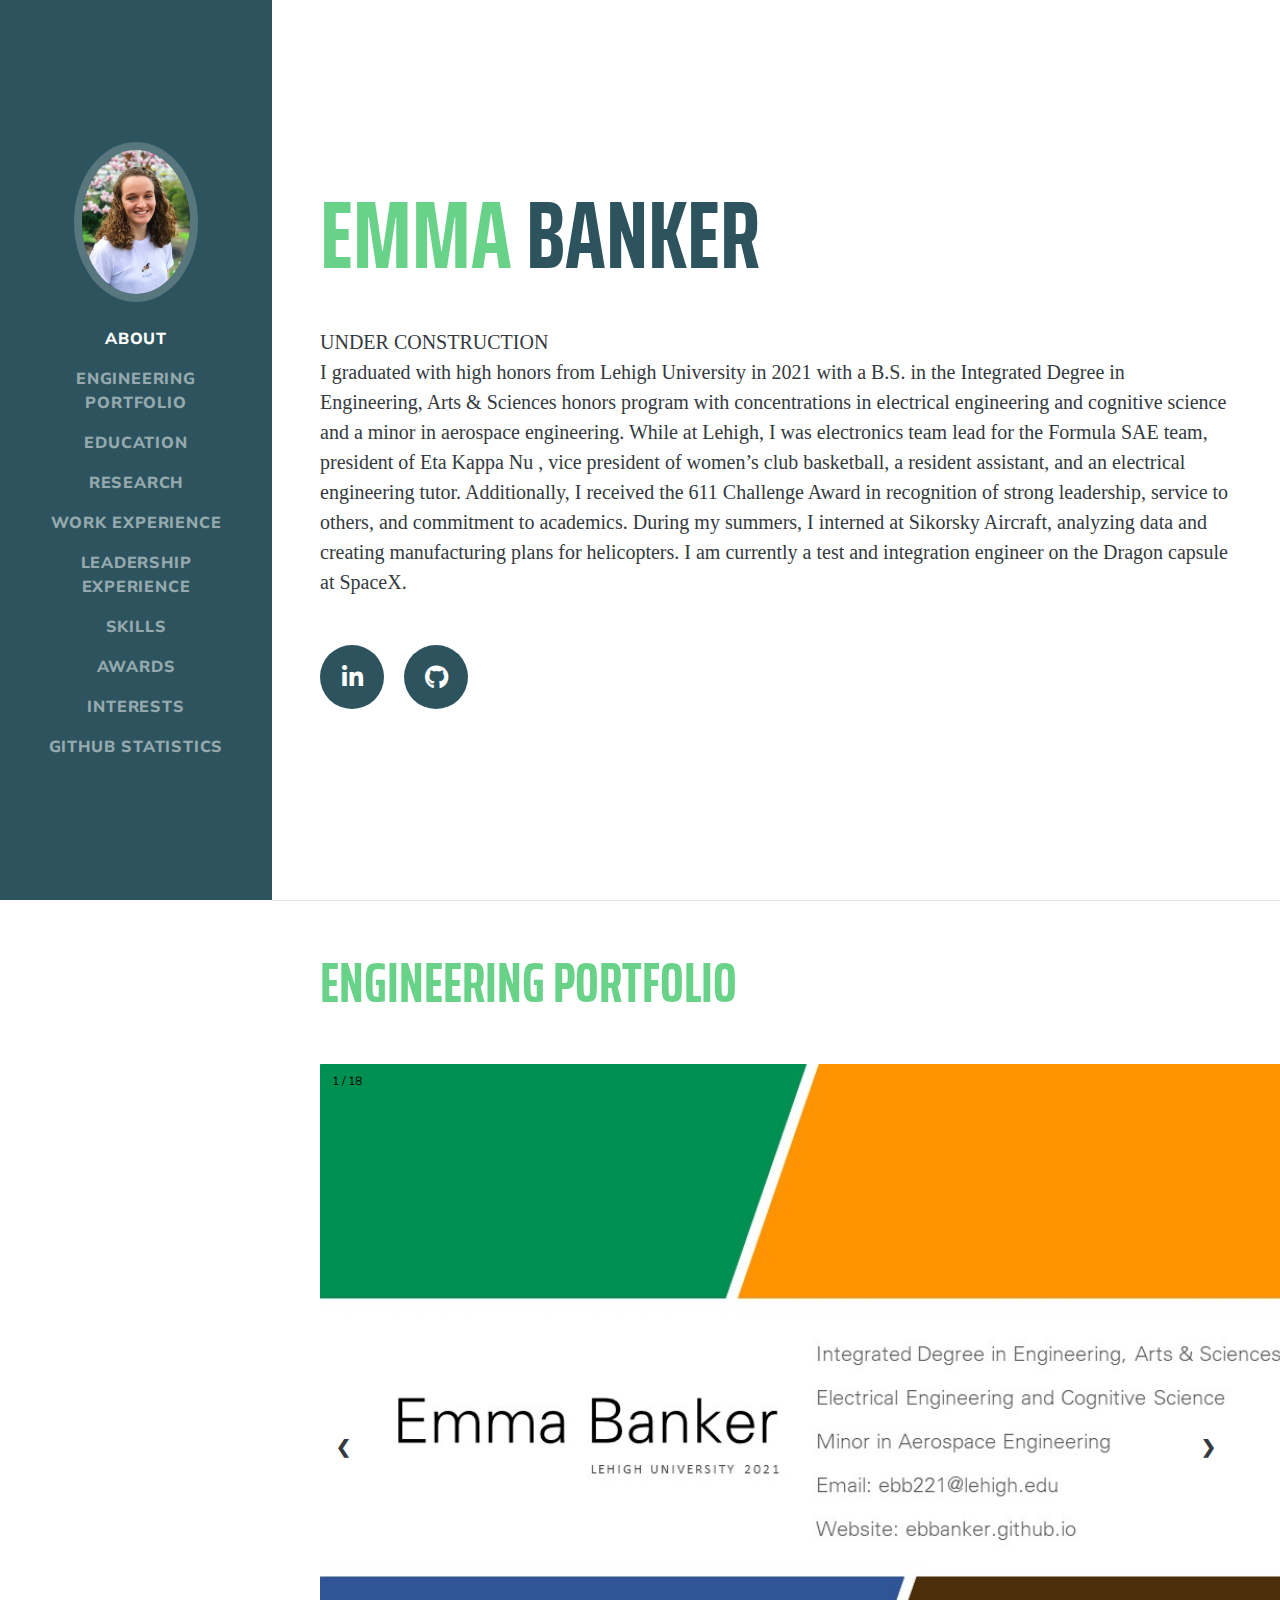
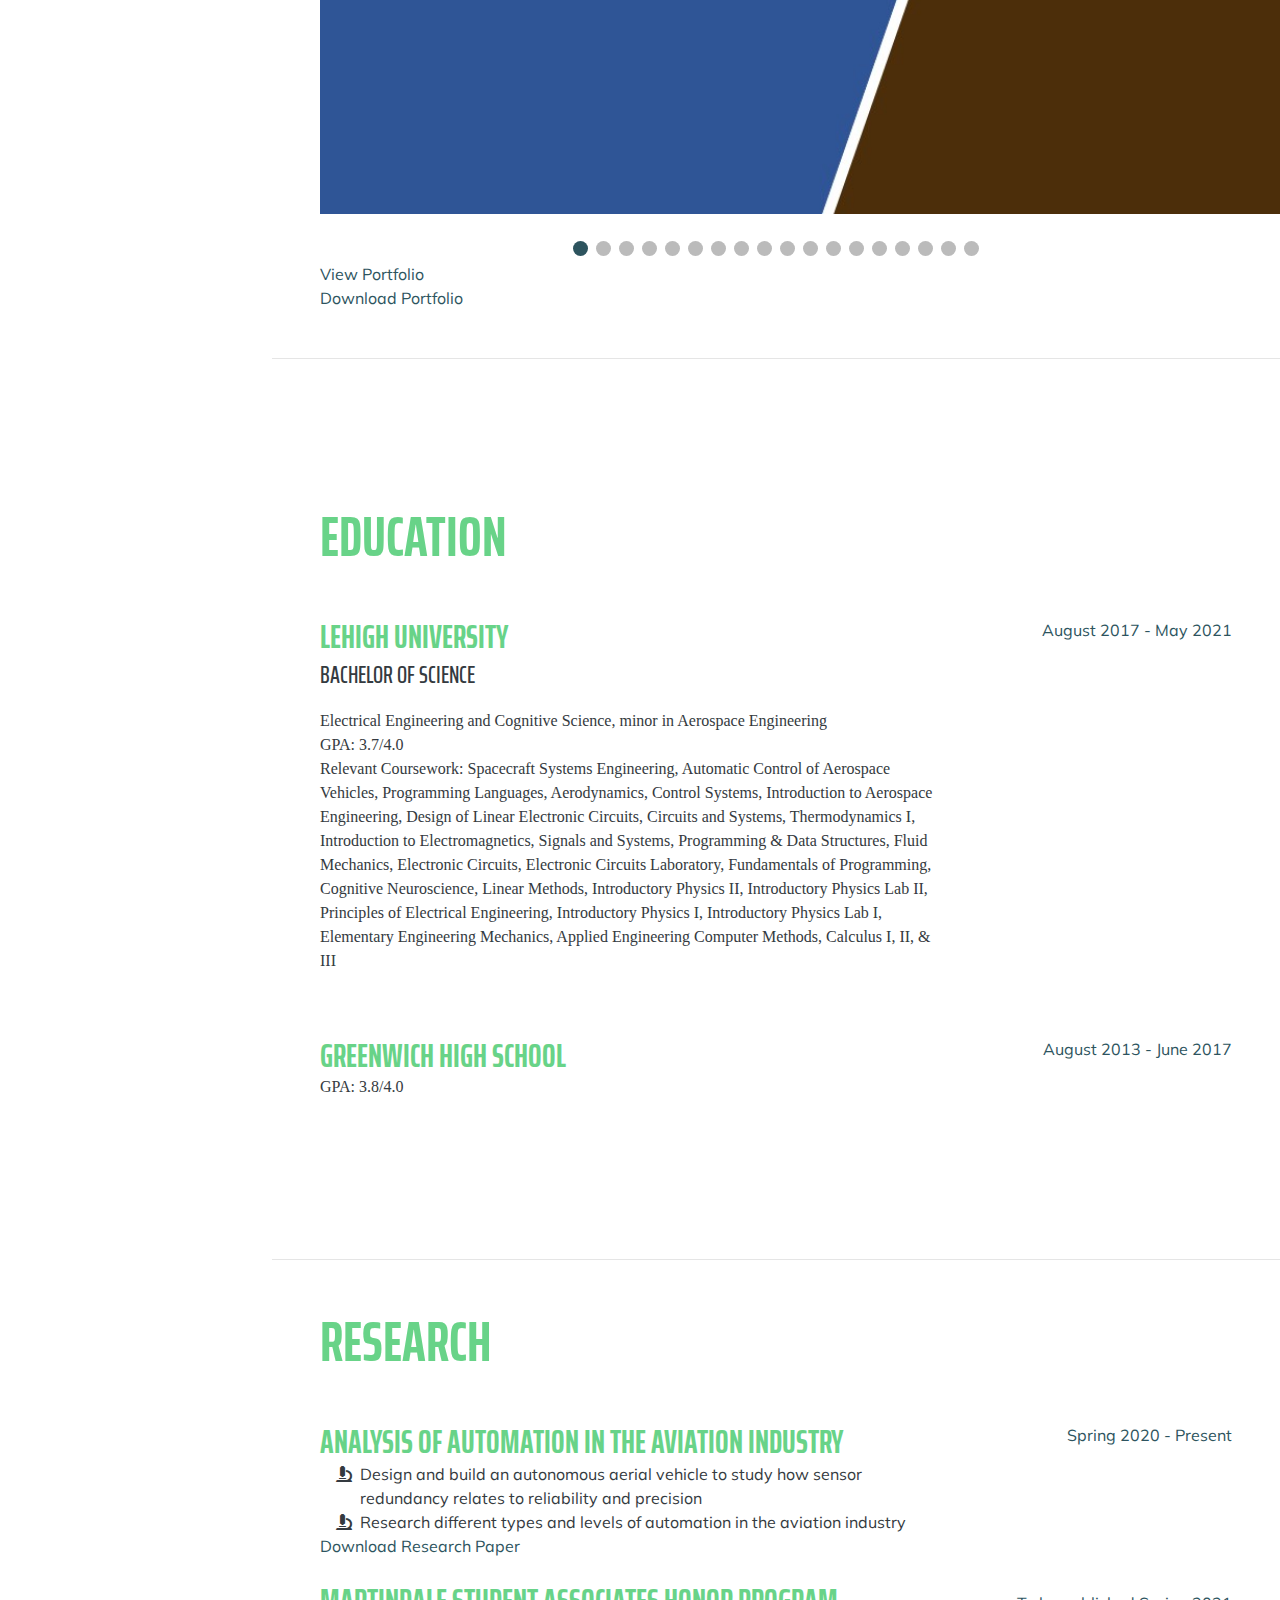
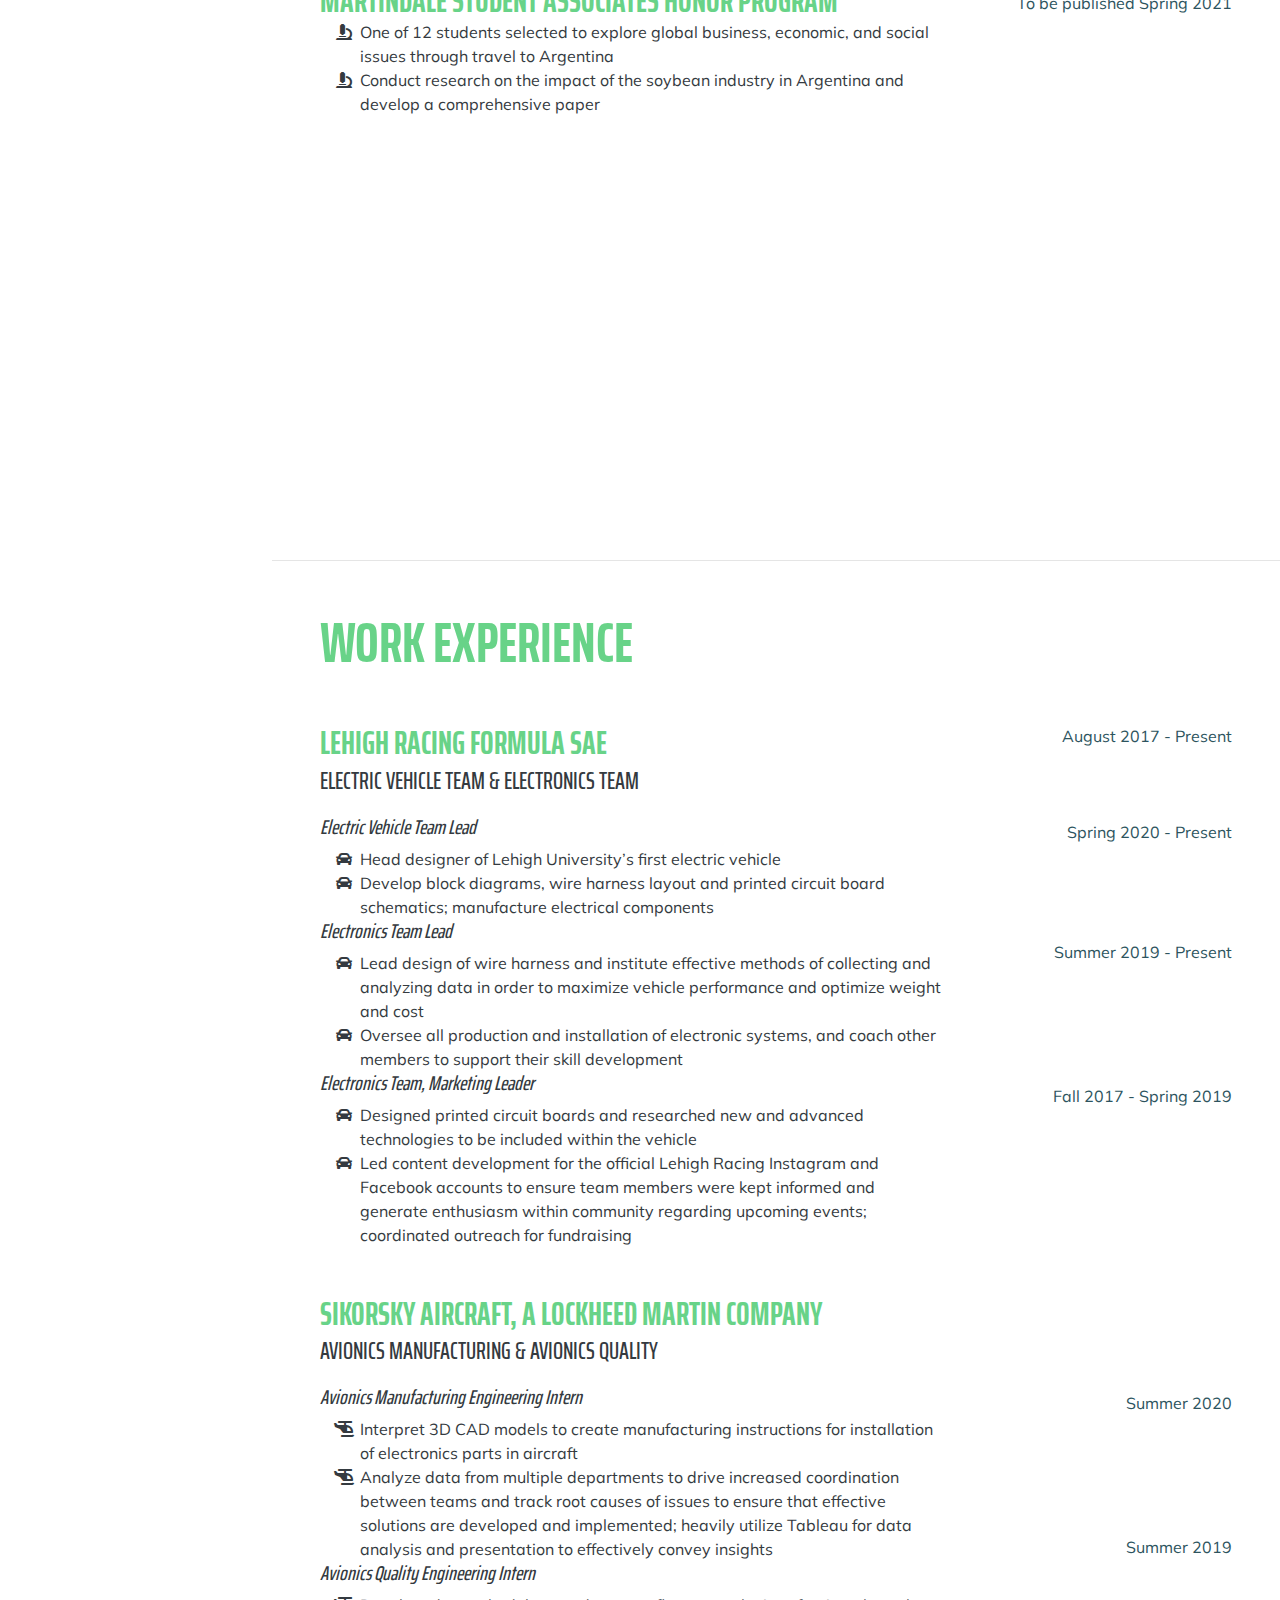
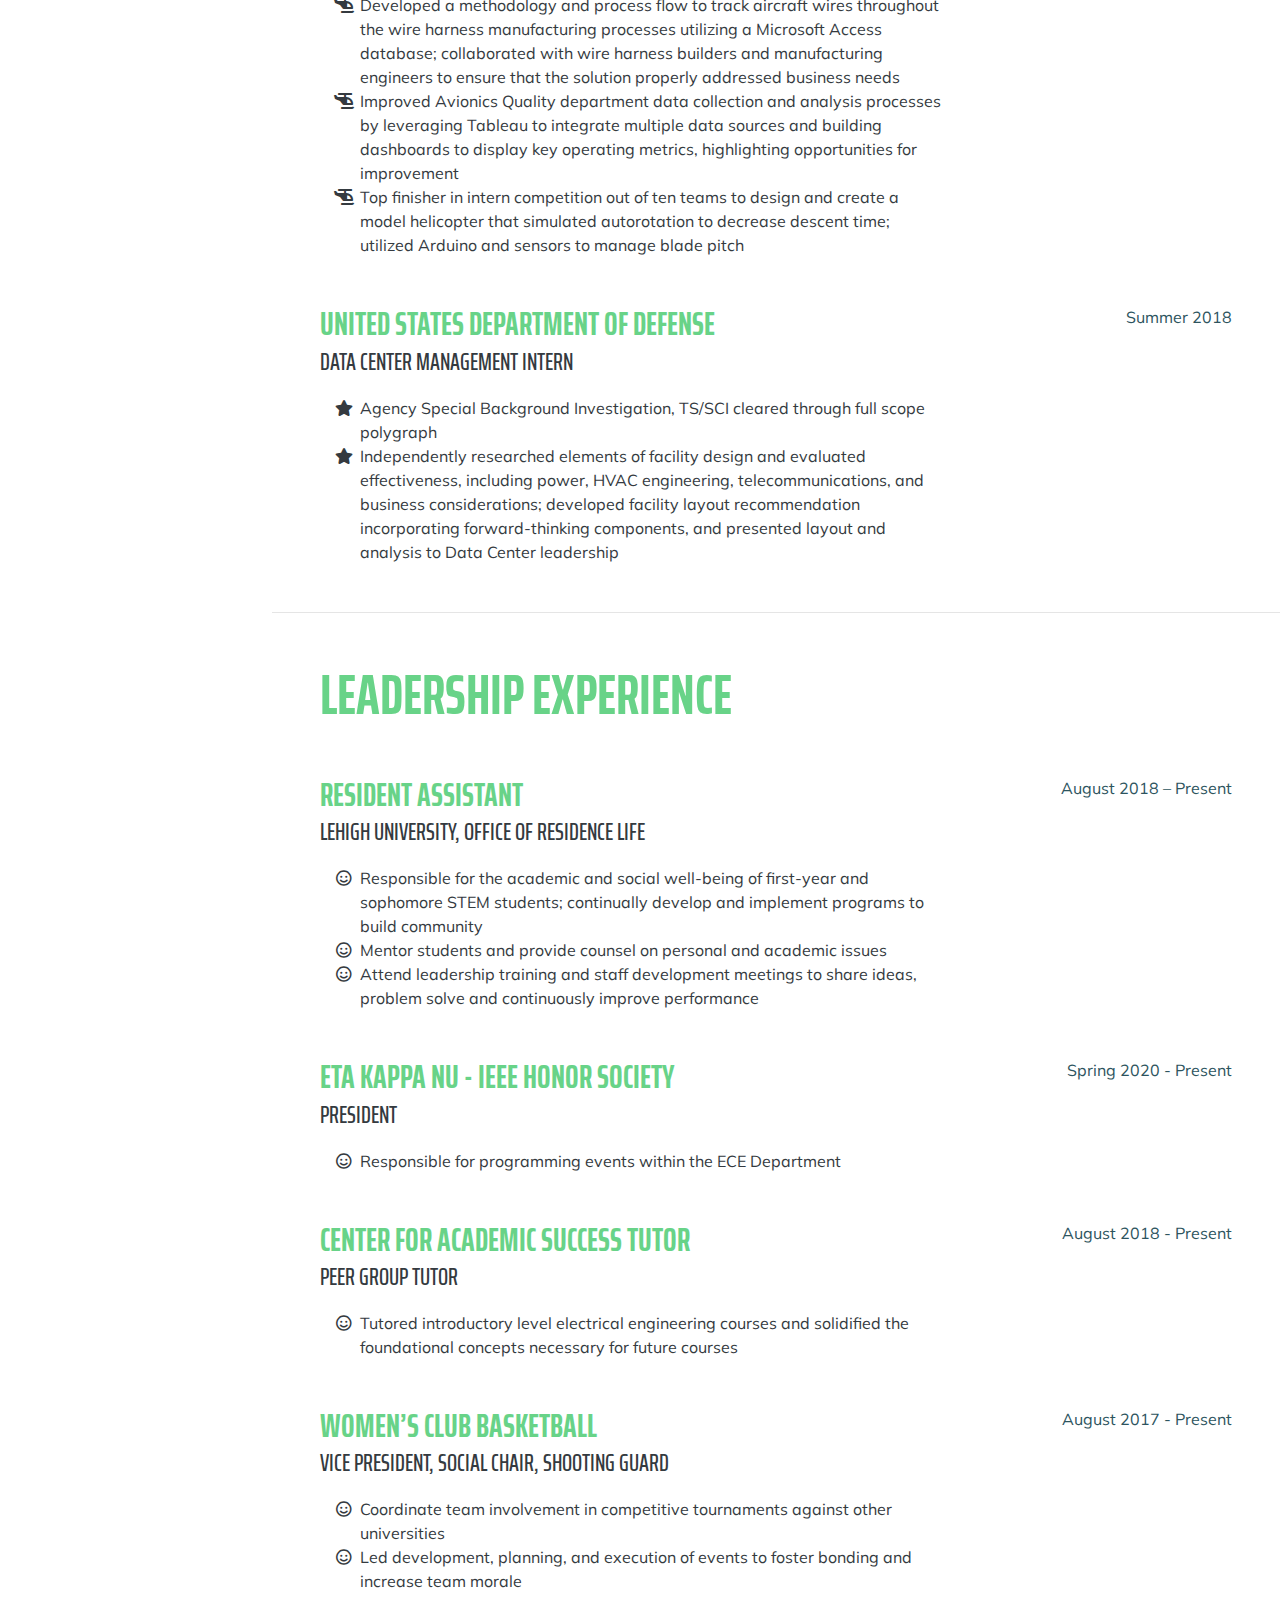
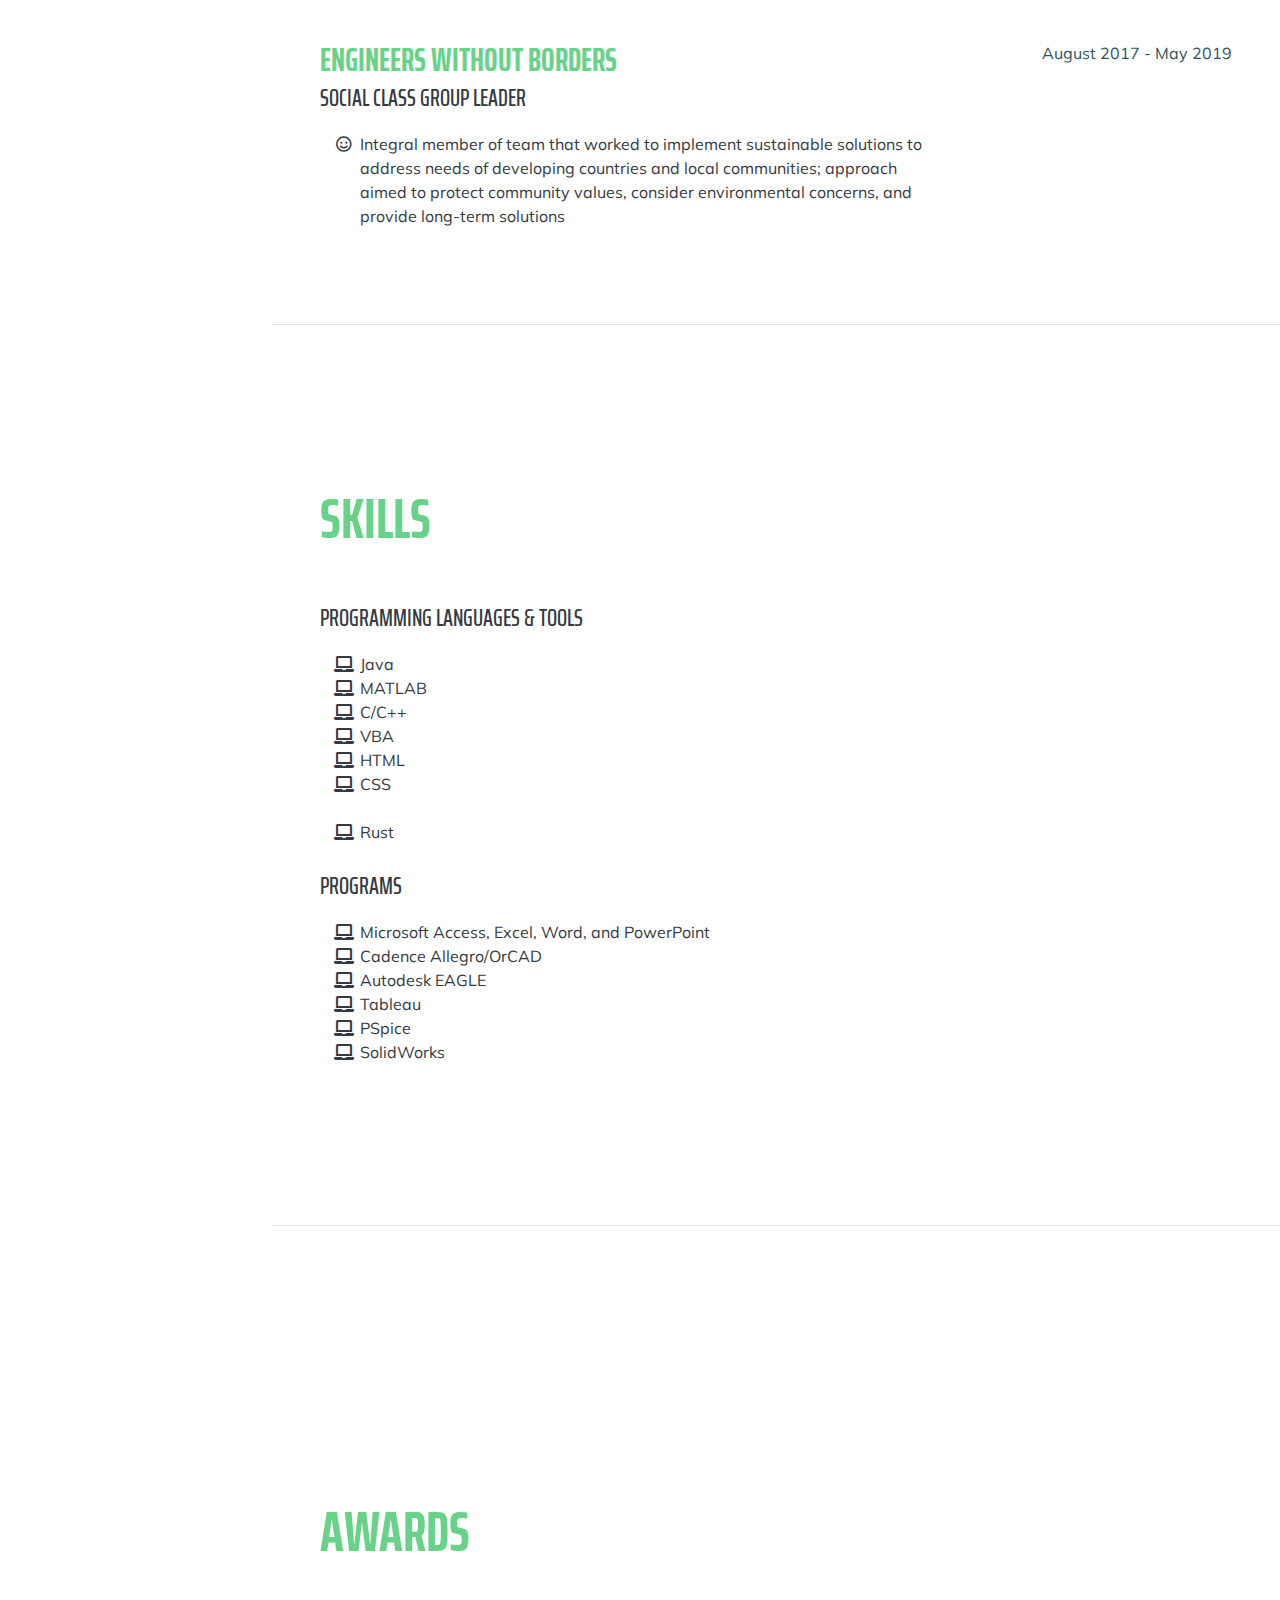
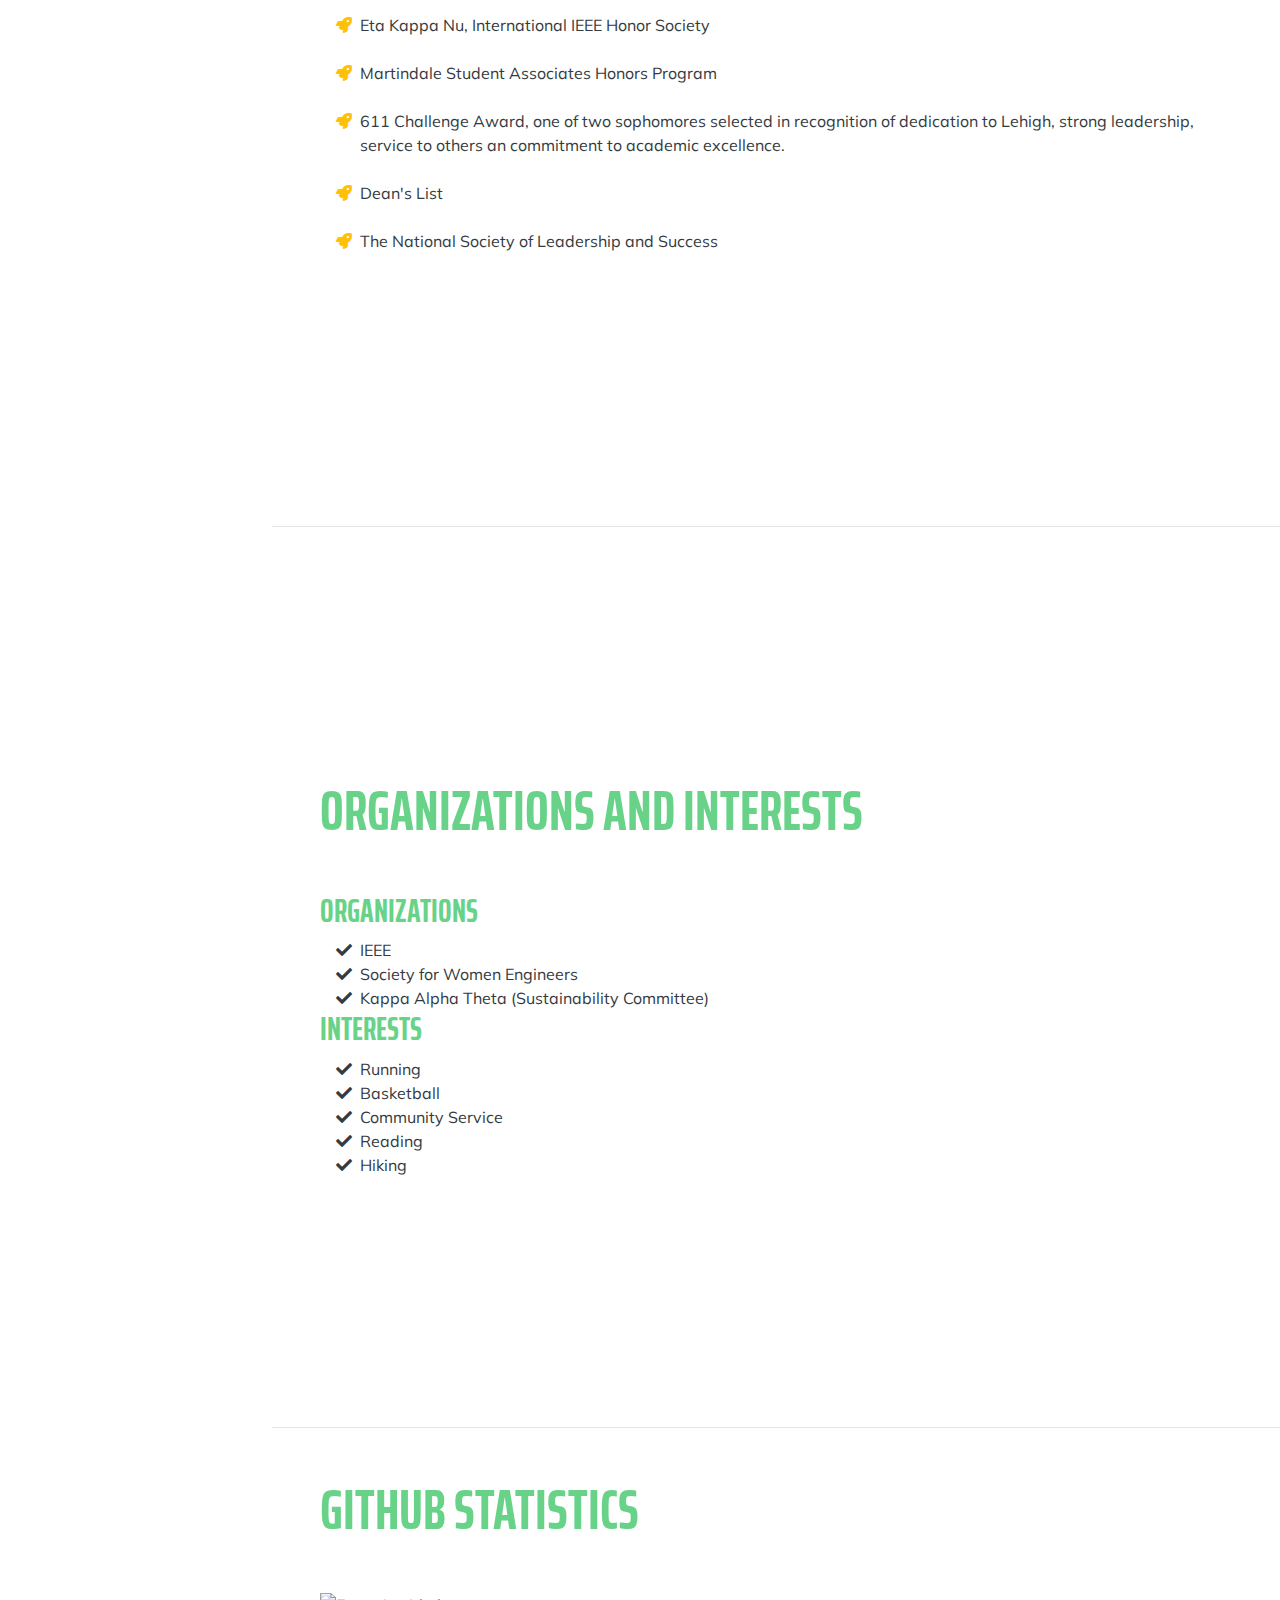
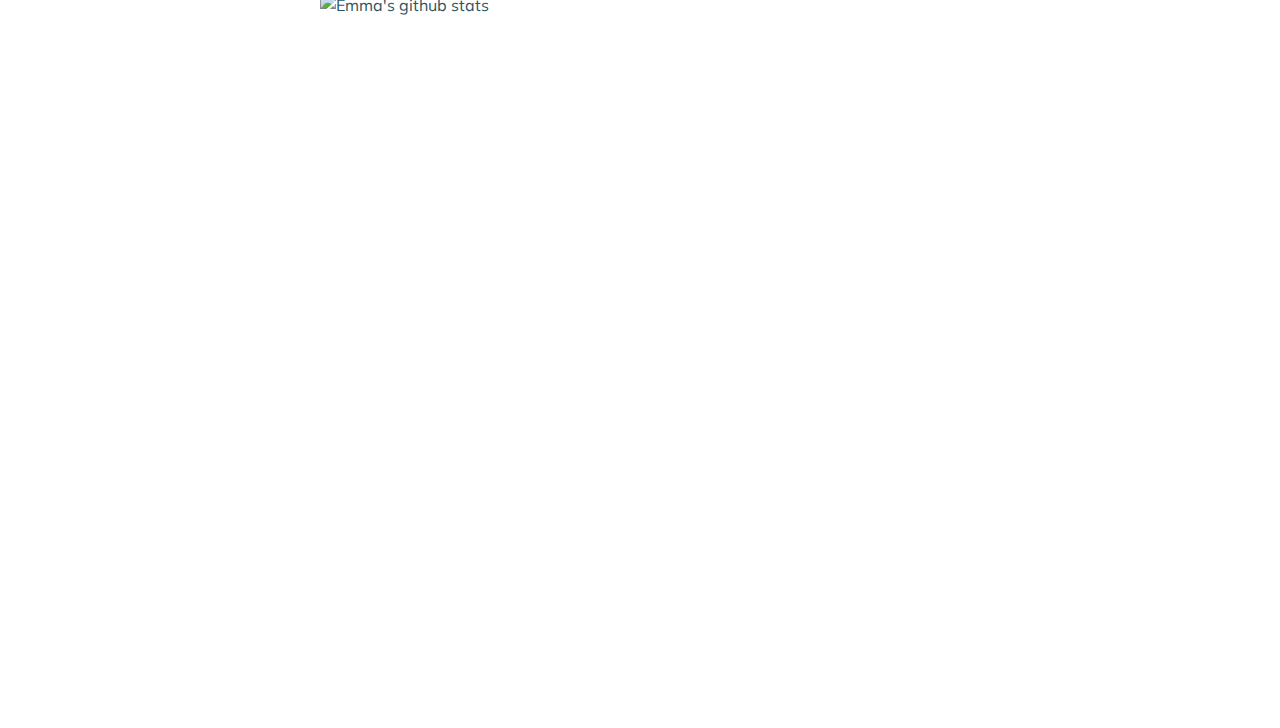
==== commit a63ad96a: "Update index.html" ====
--- a/index.html
+++ b/index.html
@@ -450,6 +450,9 @@
           <li>
             <i class="fa-li fa fa-laptop"></i>
             CSS<br><br></li>
+          <li>
+            <i class="fa-li fa fa-laptop"></i>
+            Rust<br><br></li>
         </ul>
 
         <div class="subheading mb-3">Programs</div>
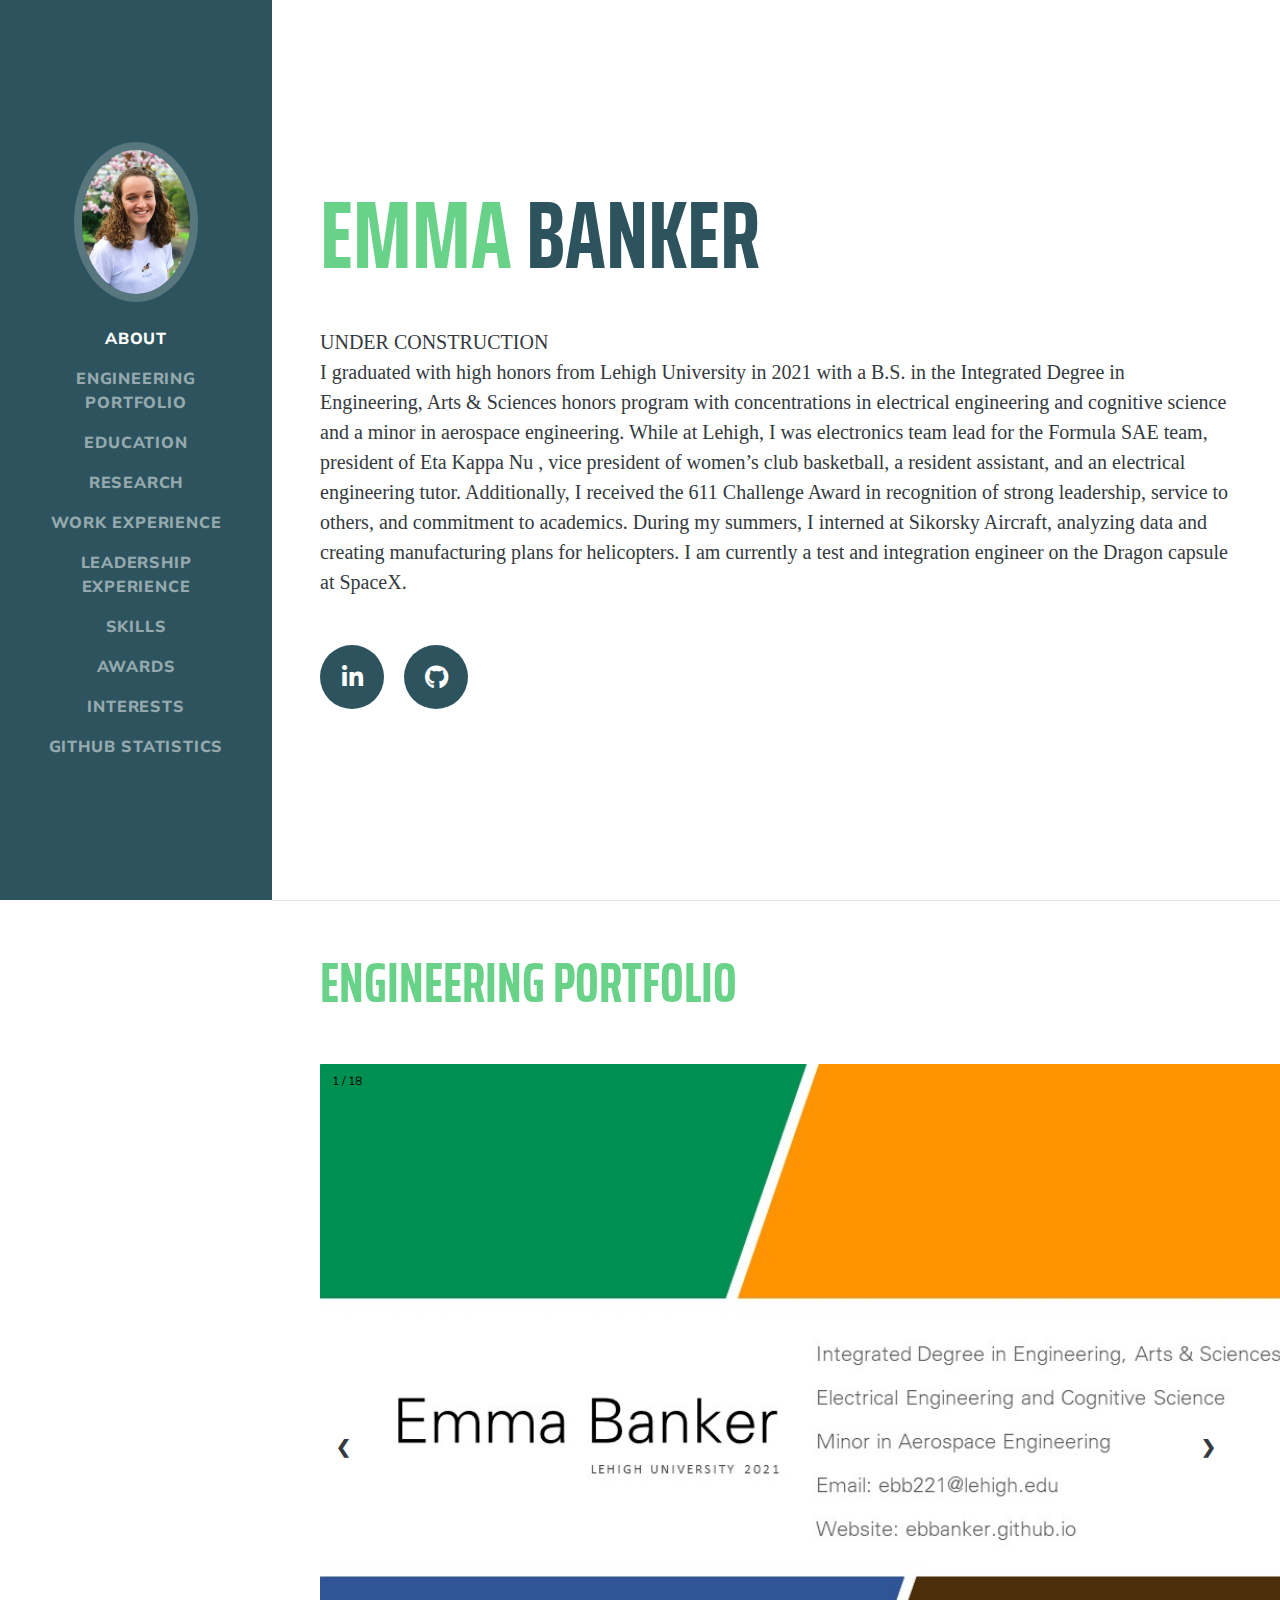
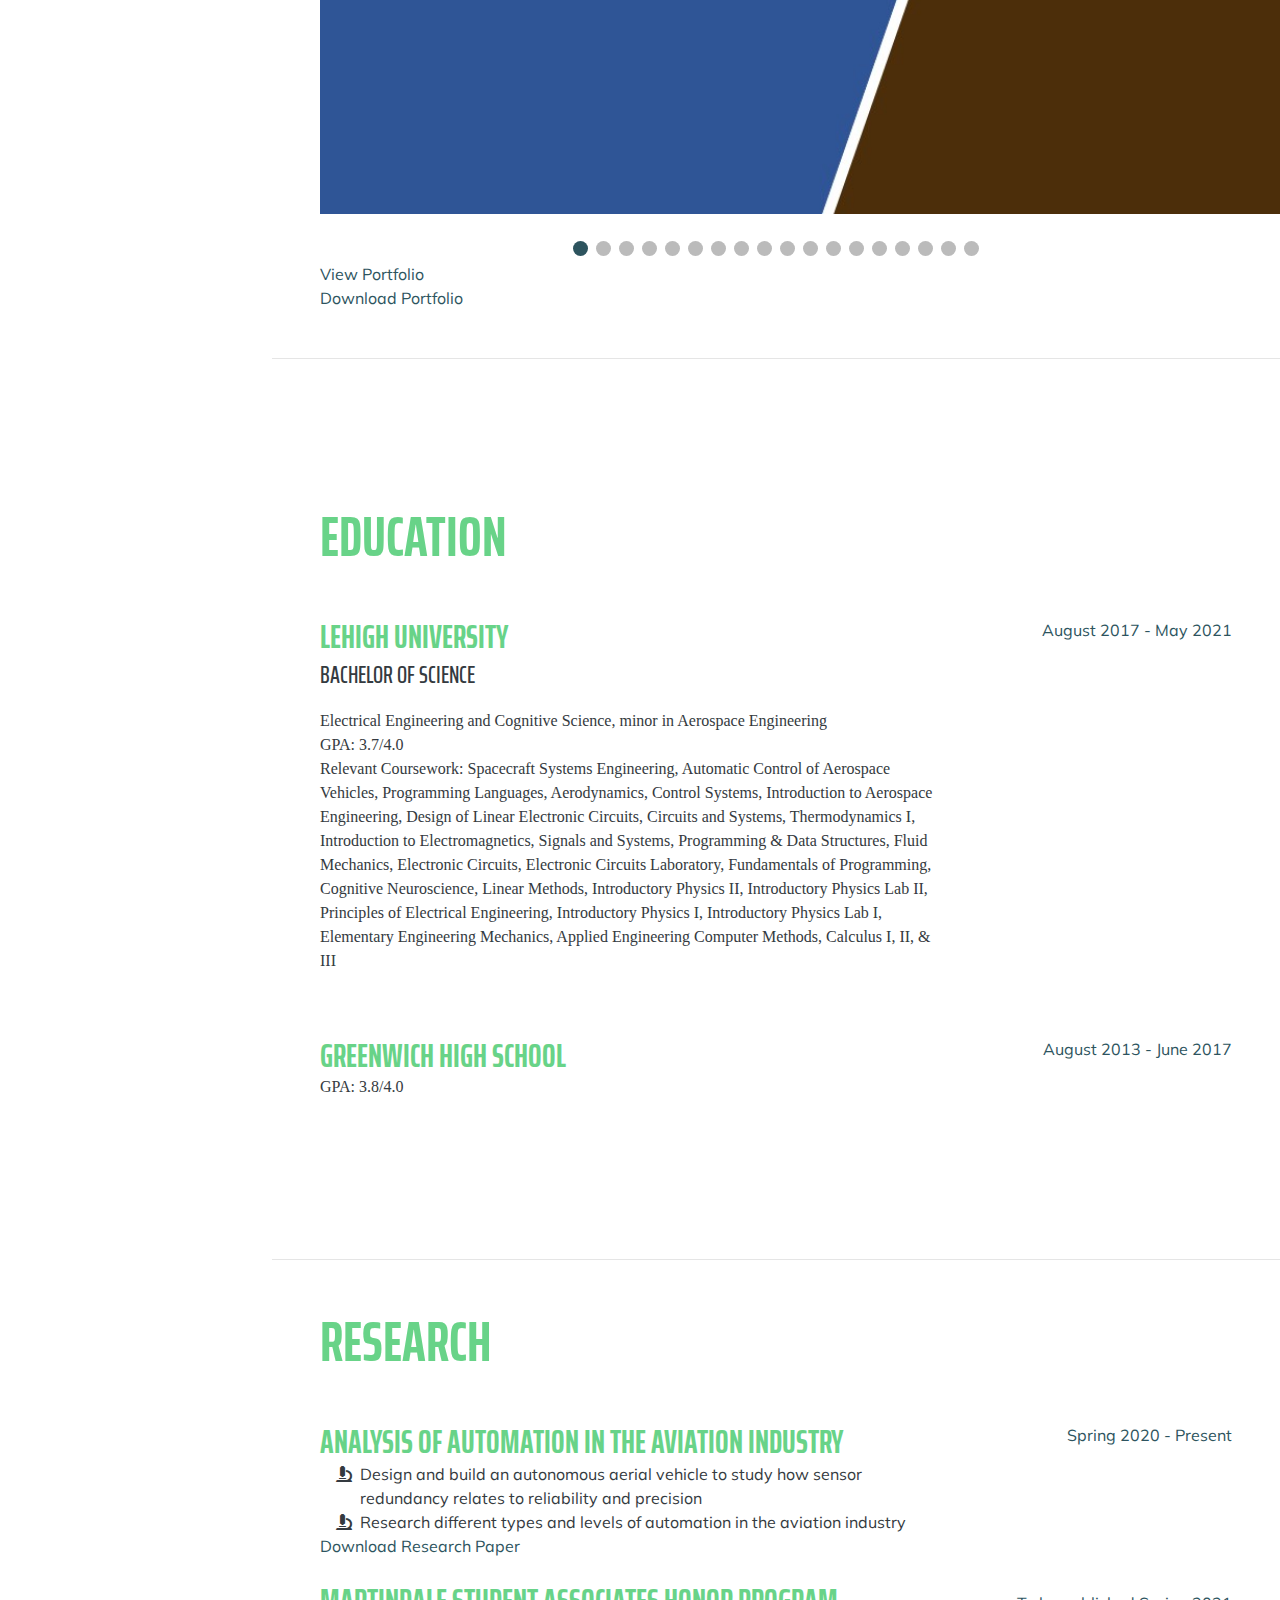
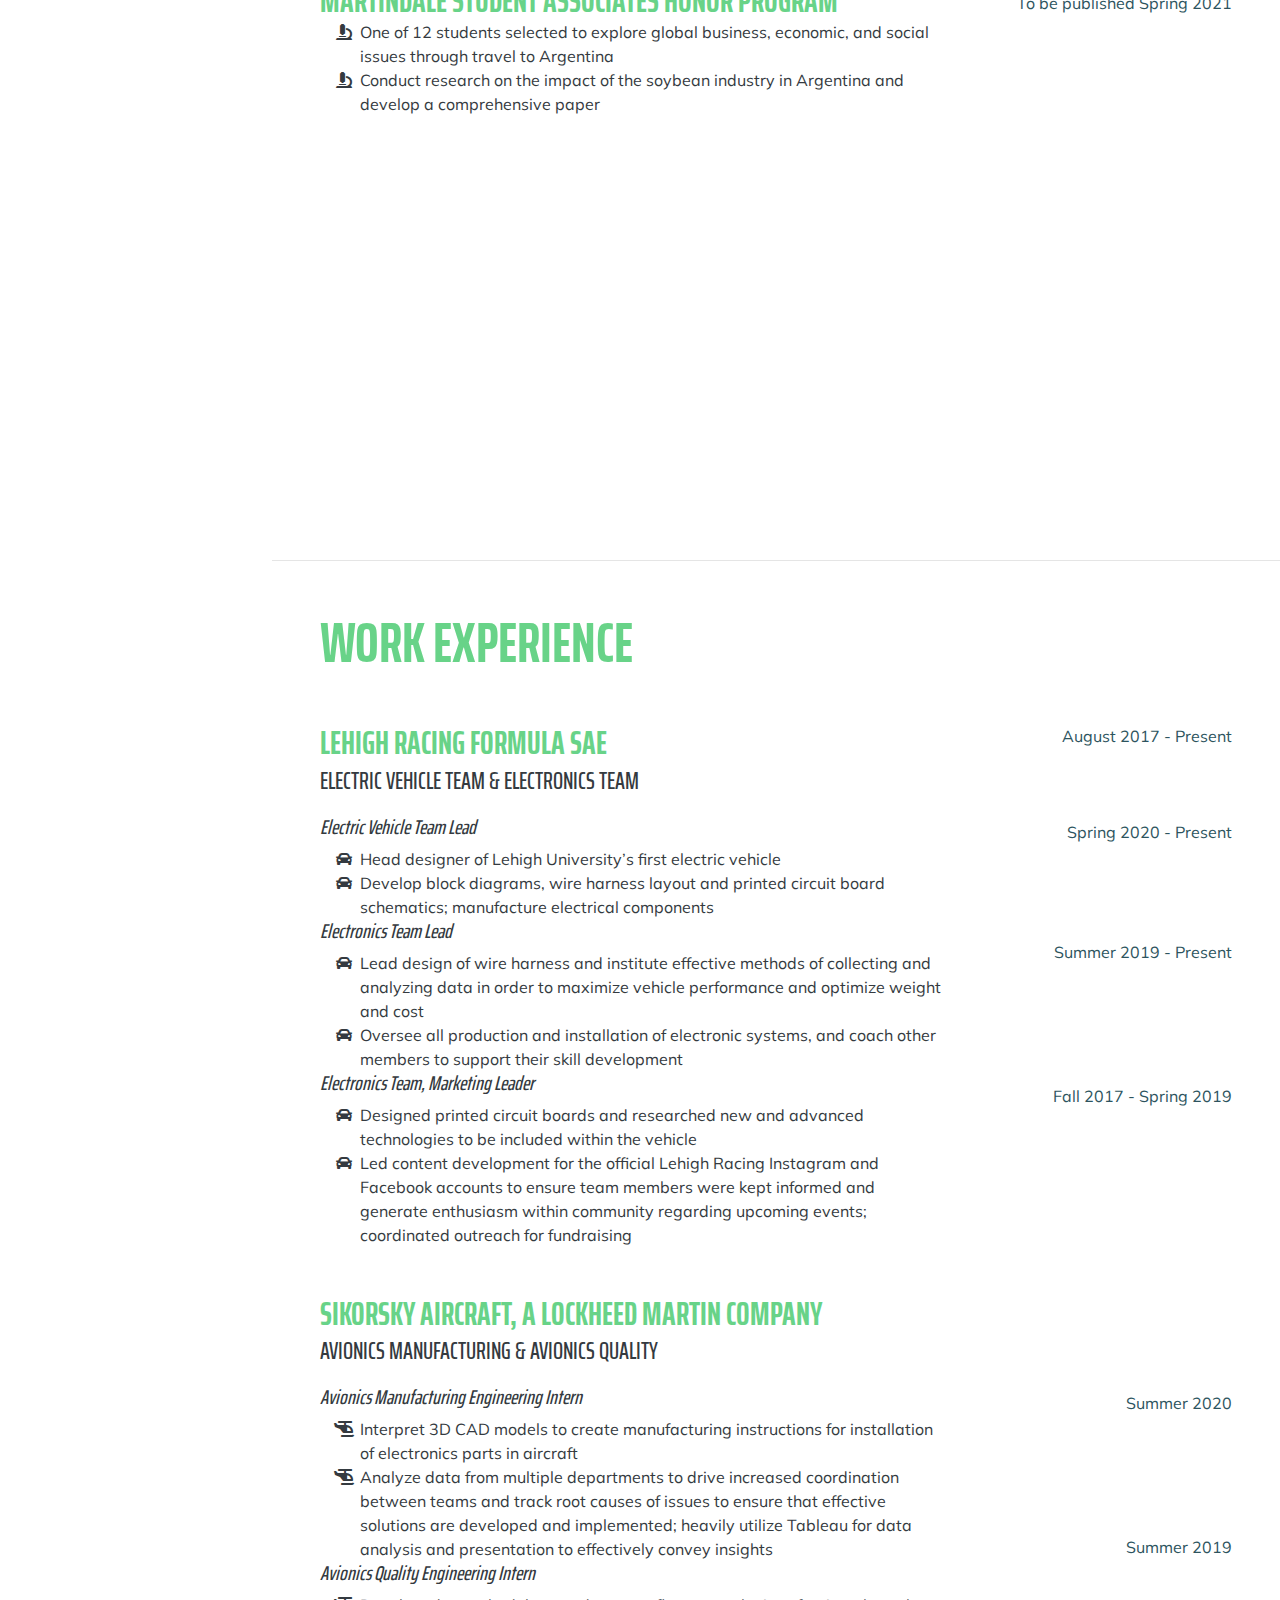
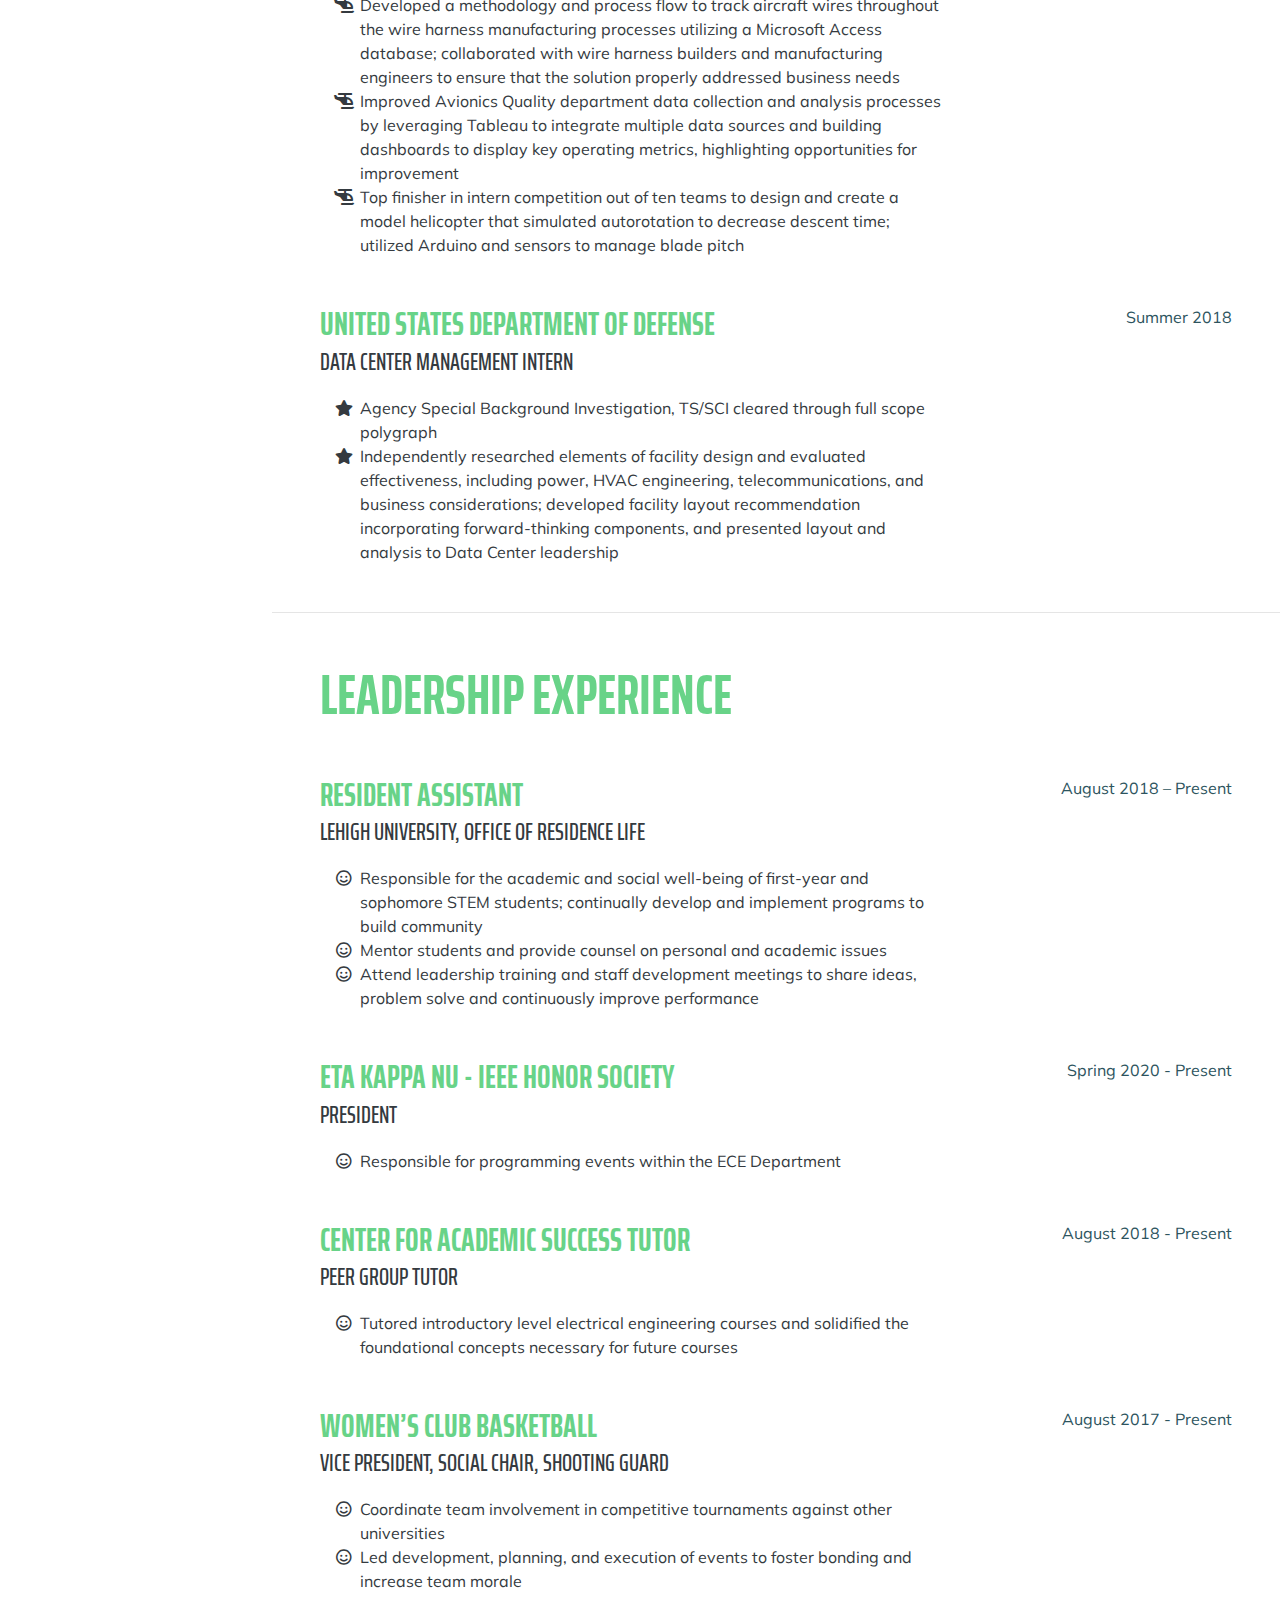
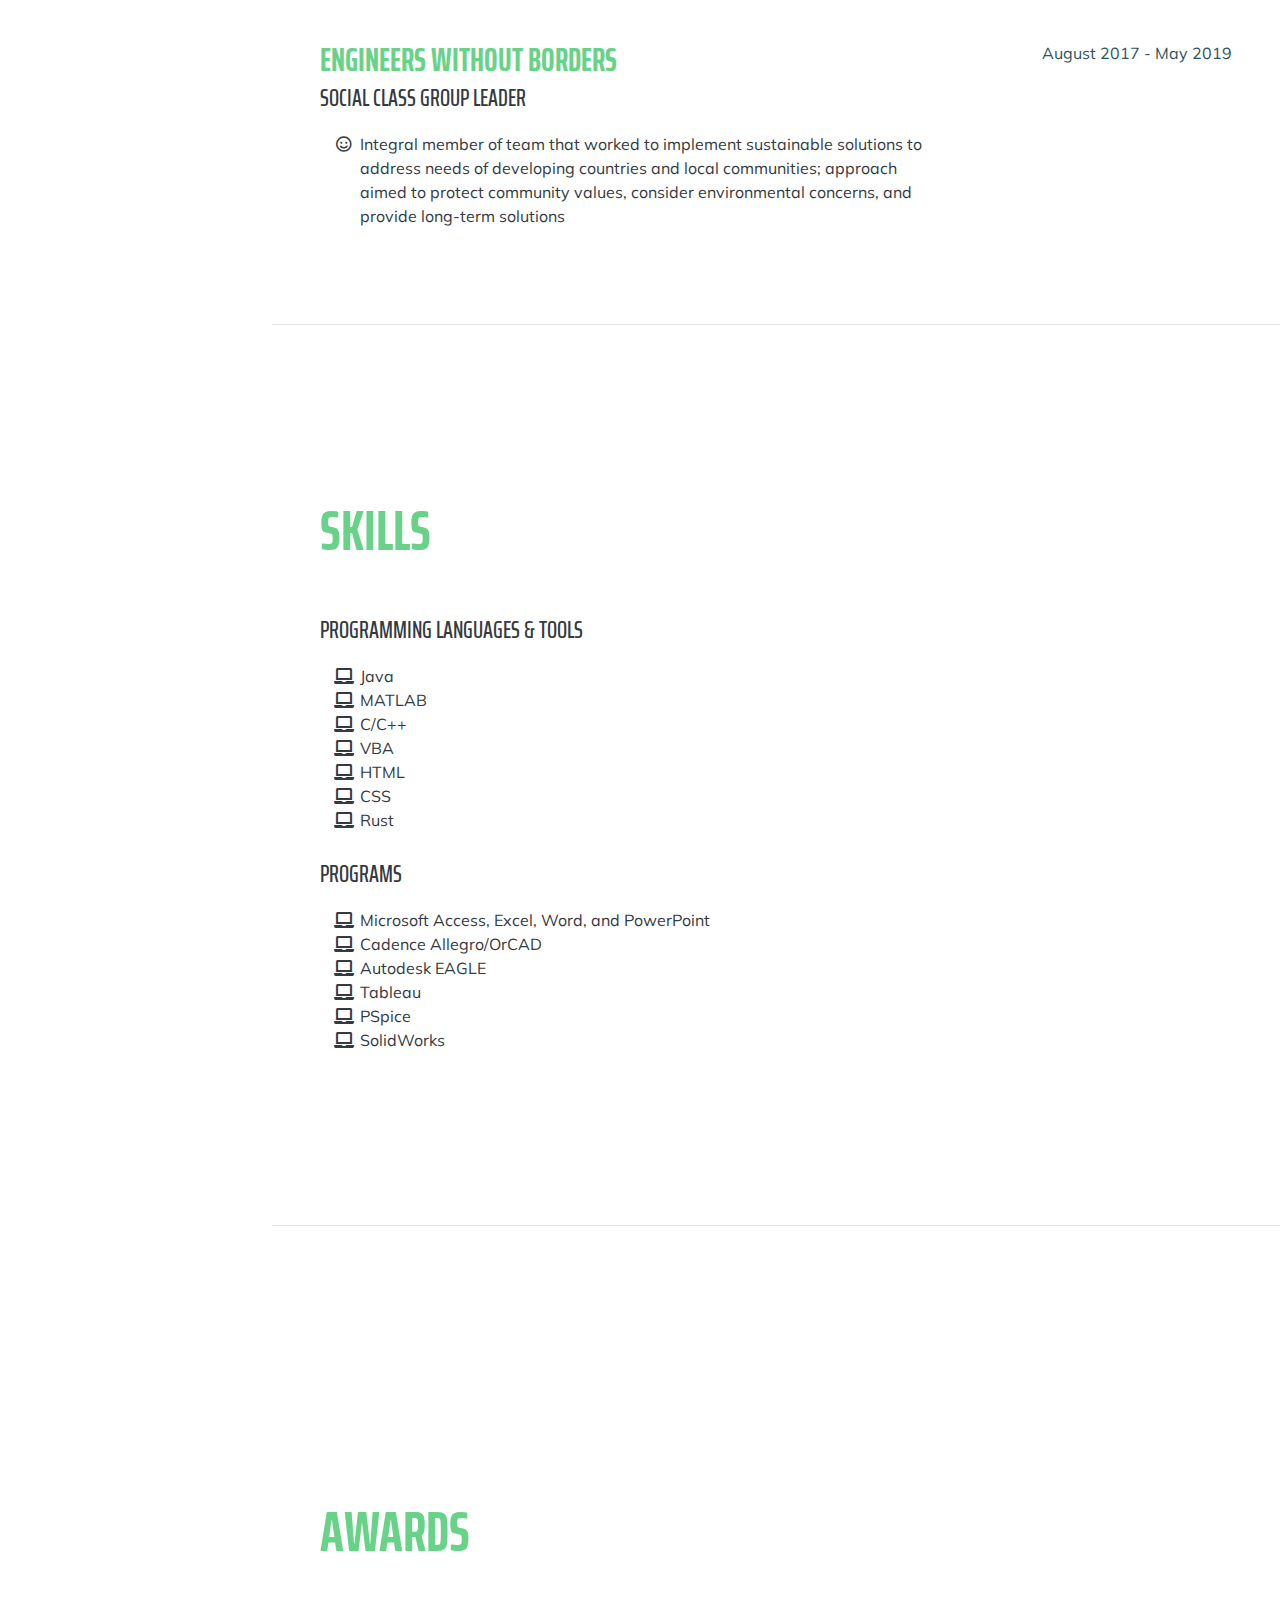
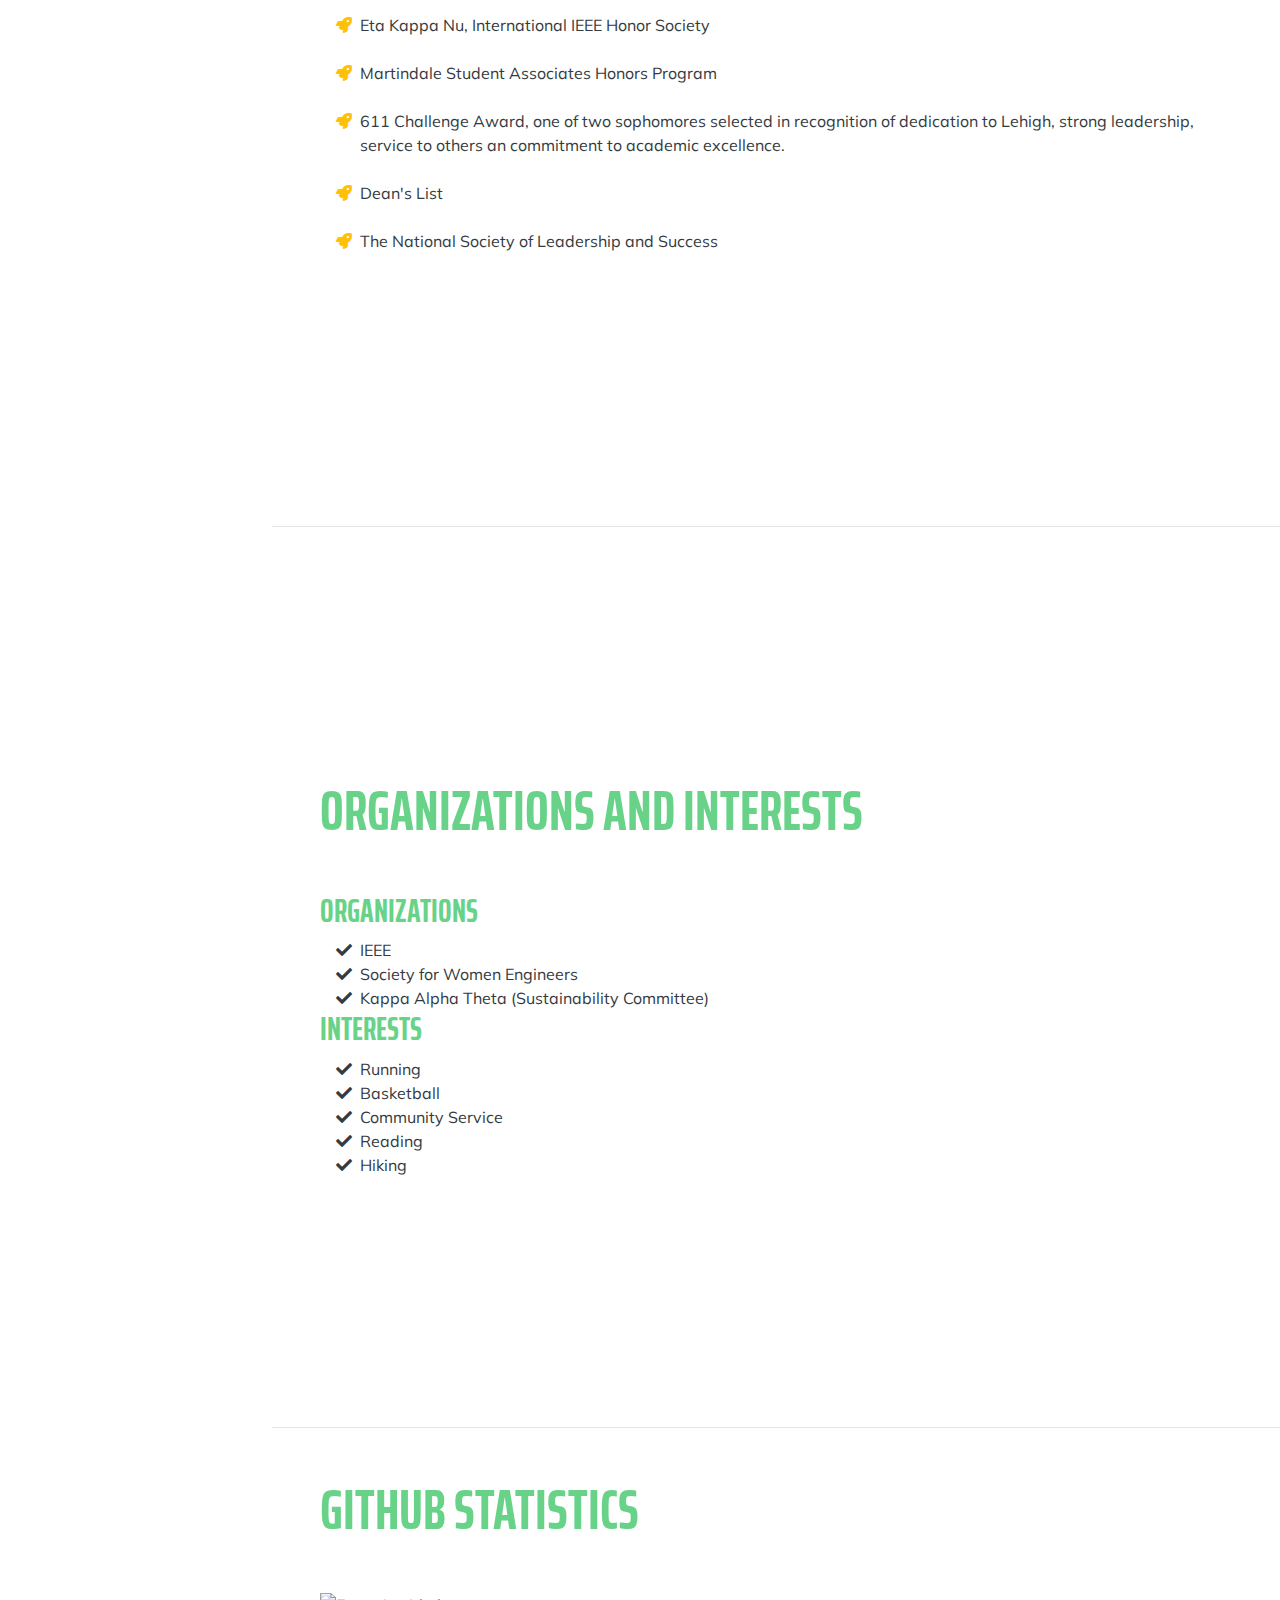
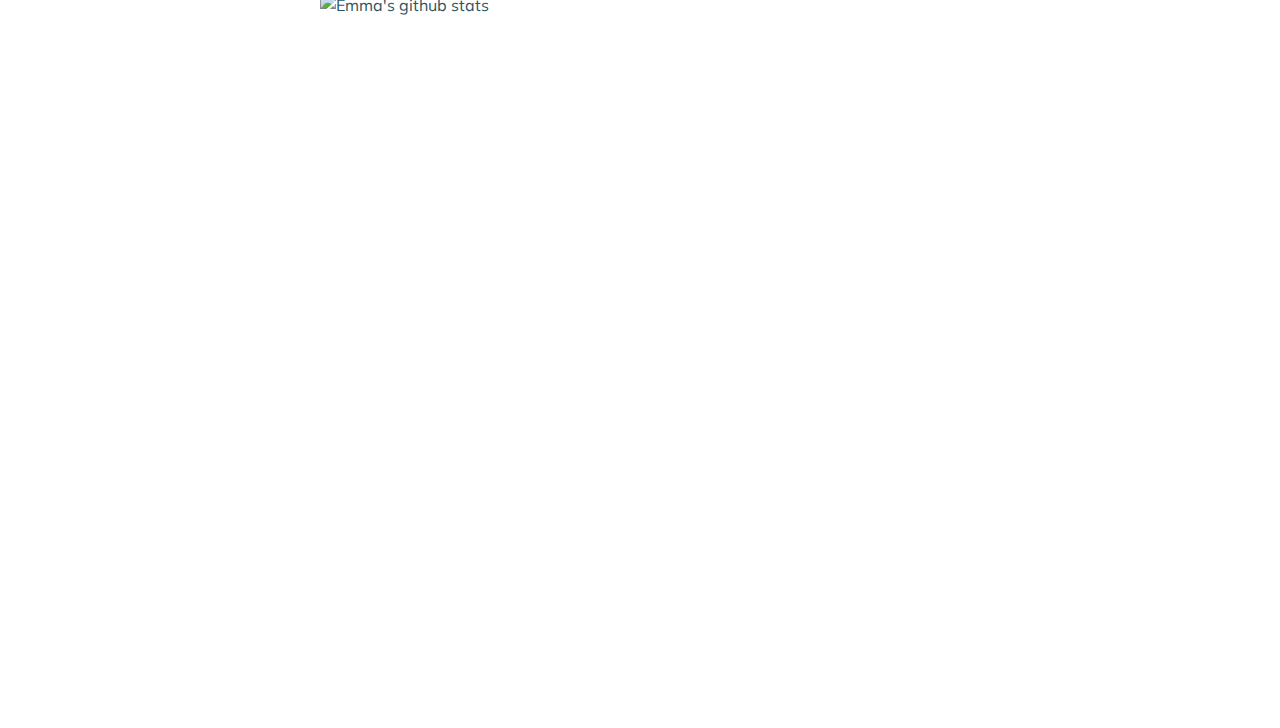
==== commit 8fabc529: "Update index.html" ====
--- a/index.html
+++ b/index.html
@@ -449,7 +449,7 @@
             HTML</li> 
           <li>
             <i class="fa-li fa fa-laptop"></i>
-            CSS<br><br></li>
+            CSS</li>
           <li>
             <i class="fa-li fa fa-laptop"></i>
             Rust<br><br></li>
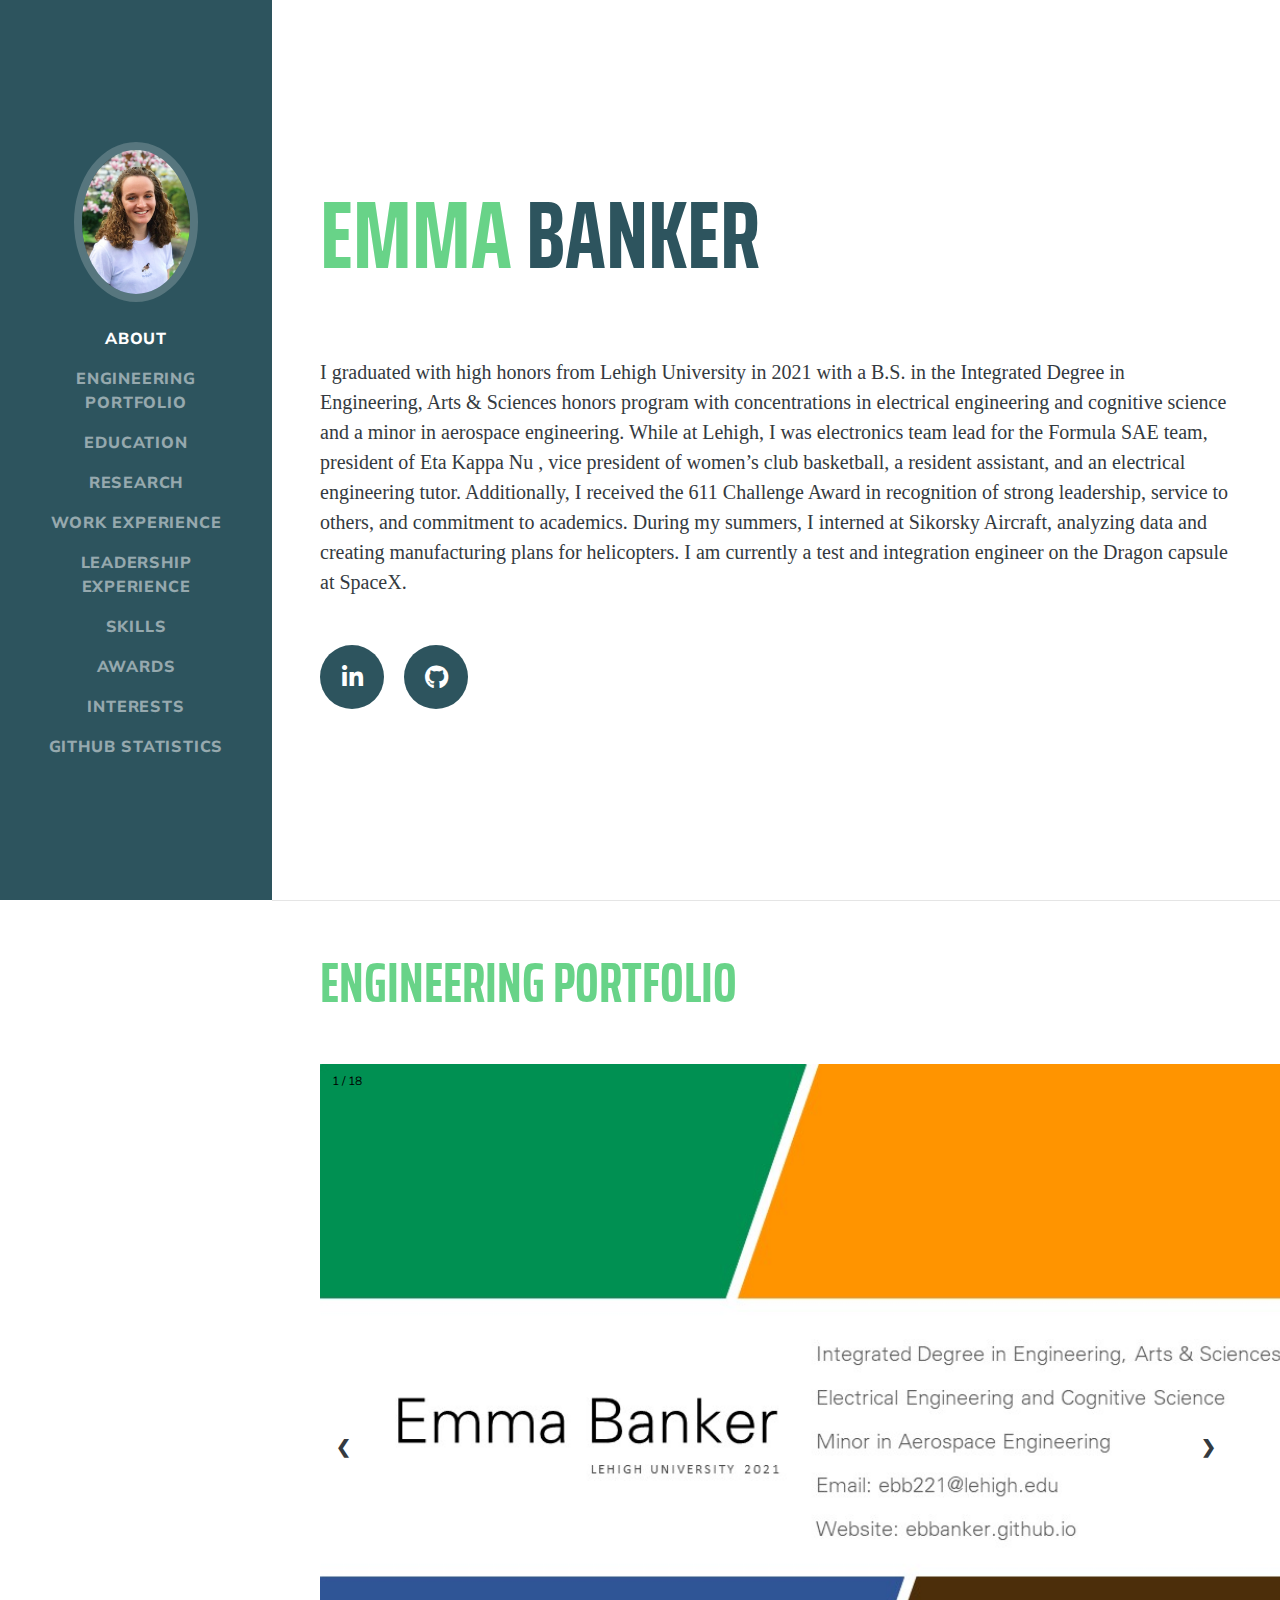
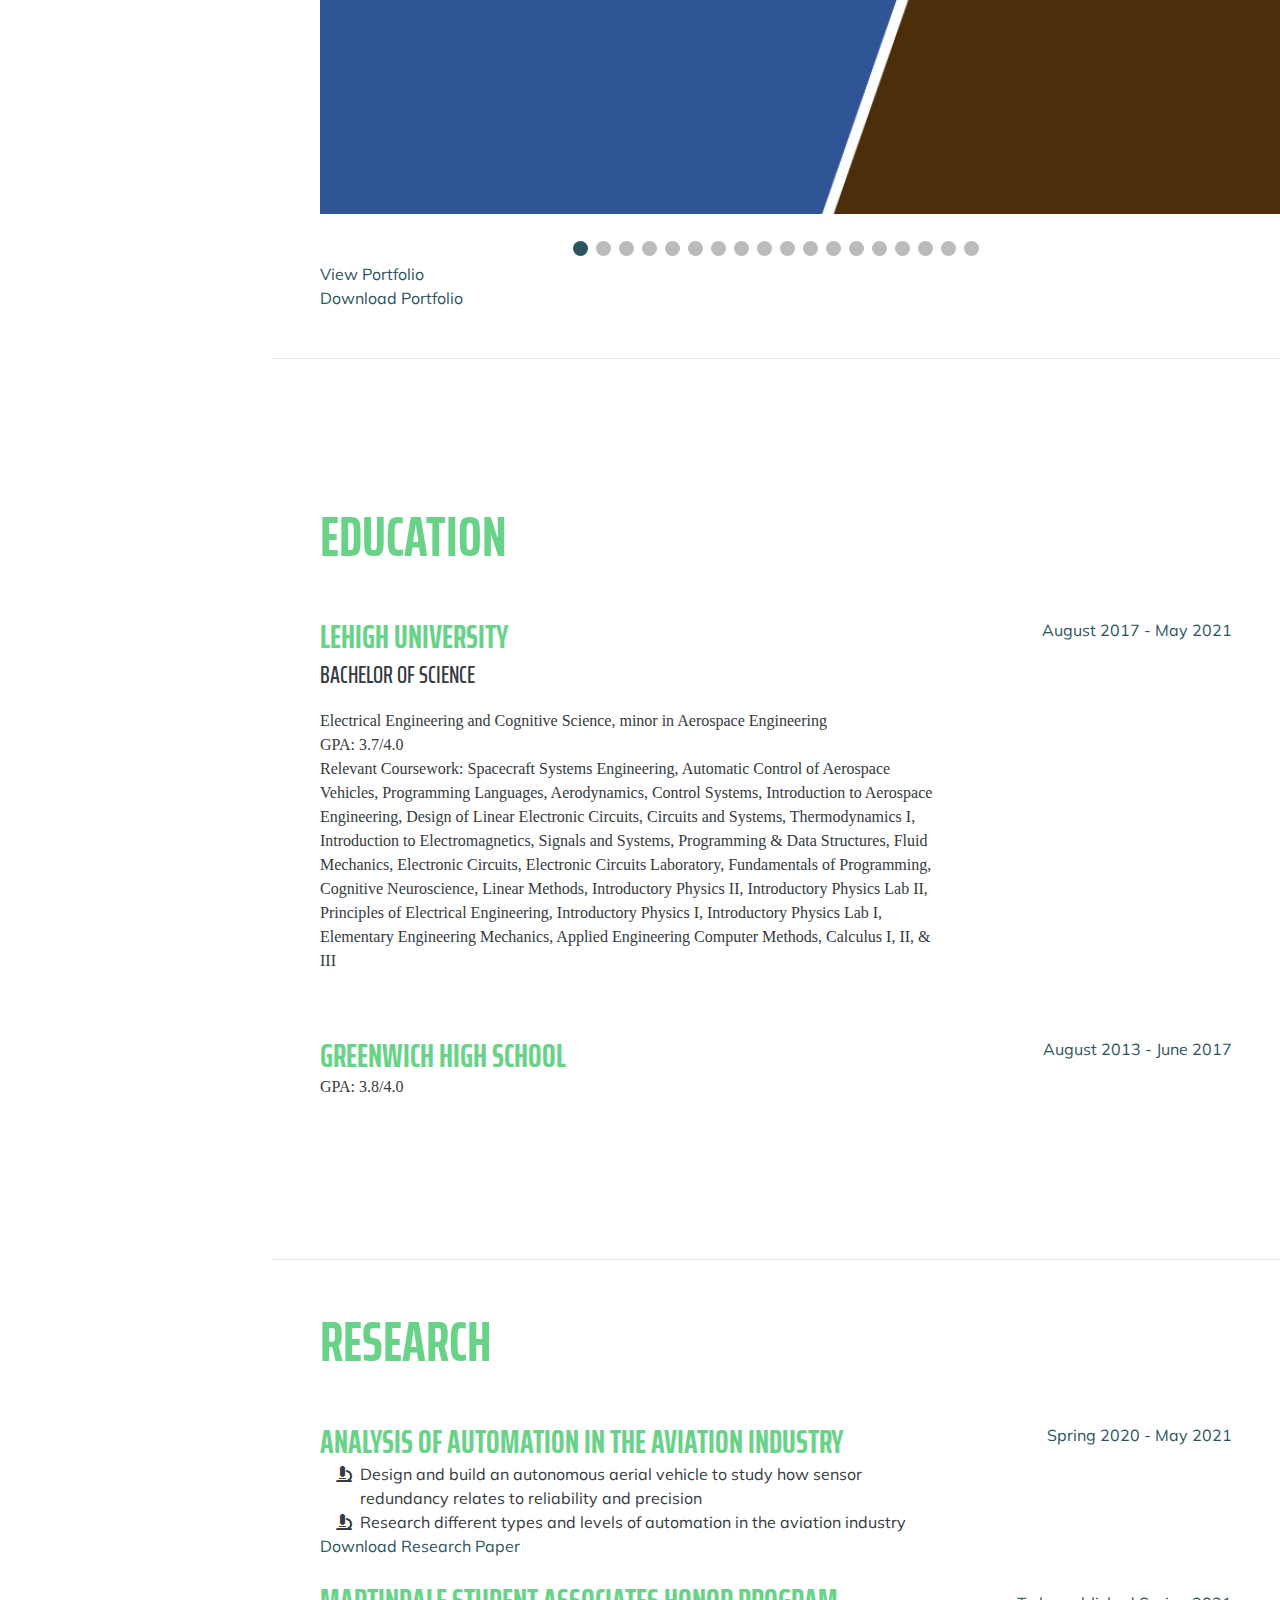
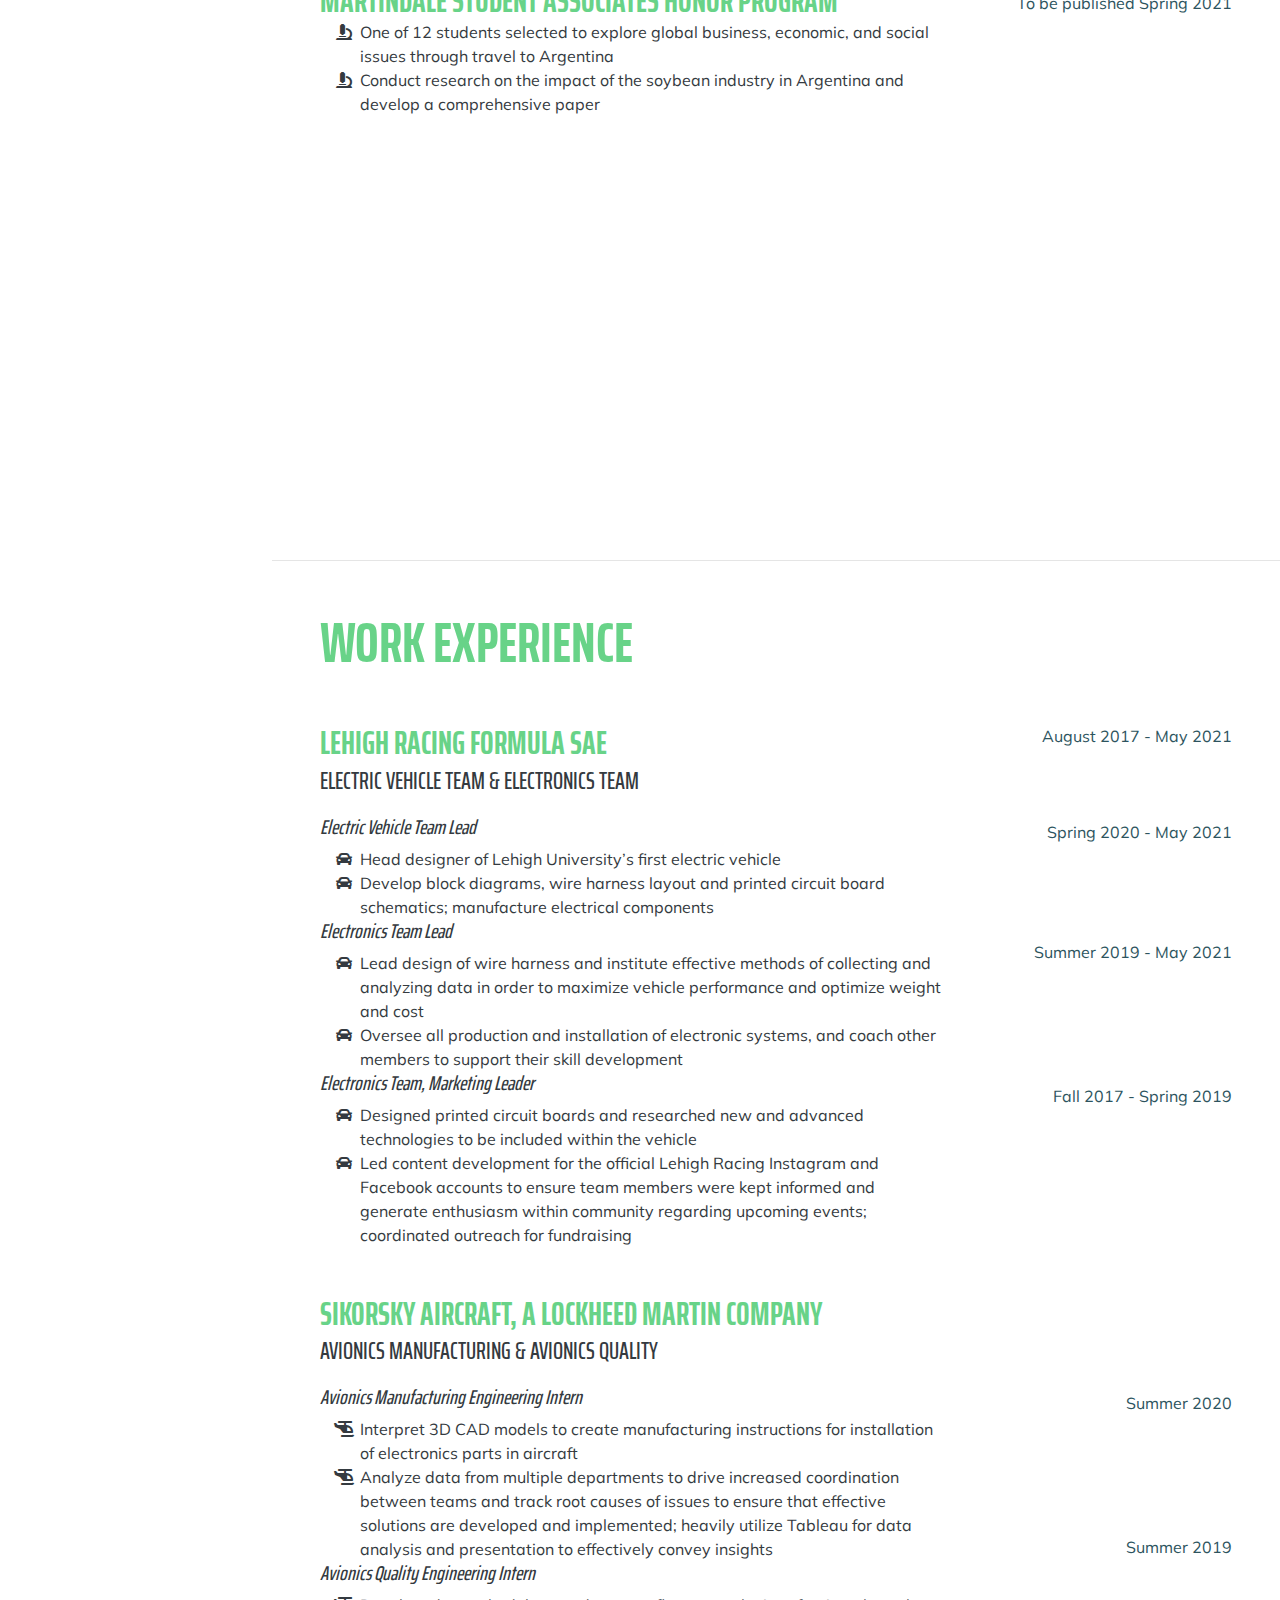
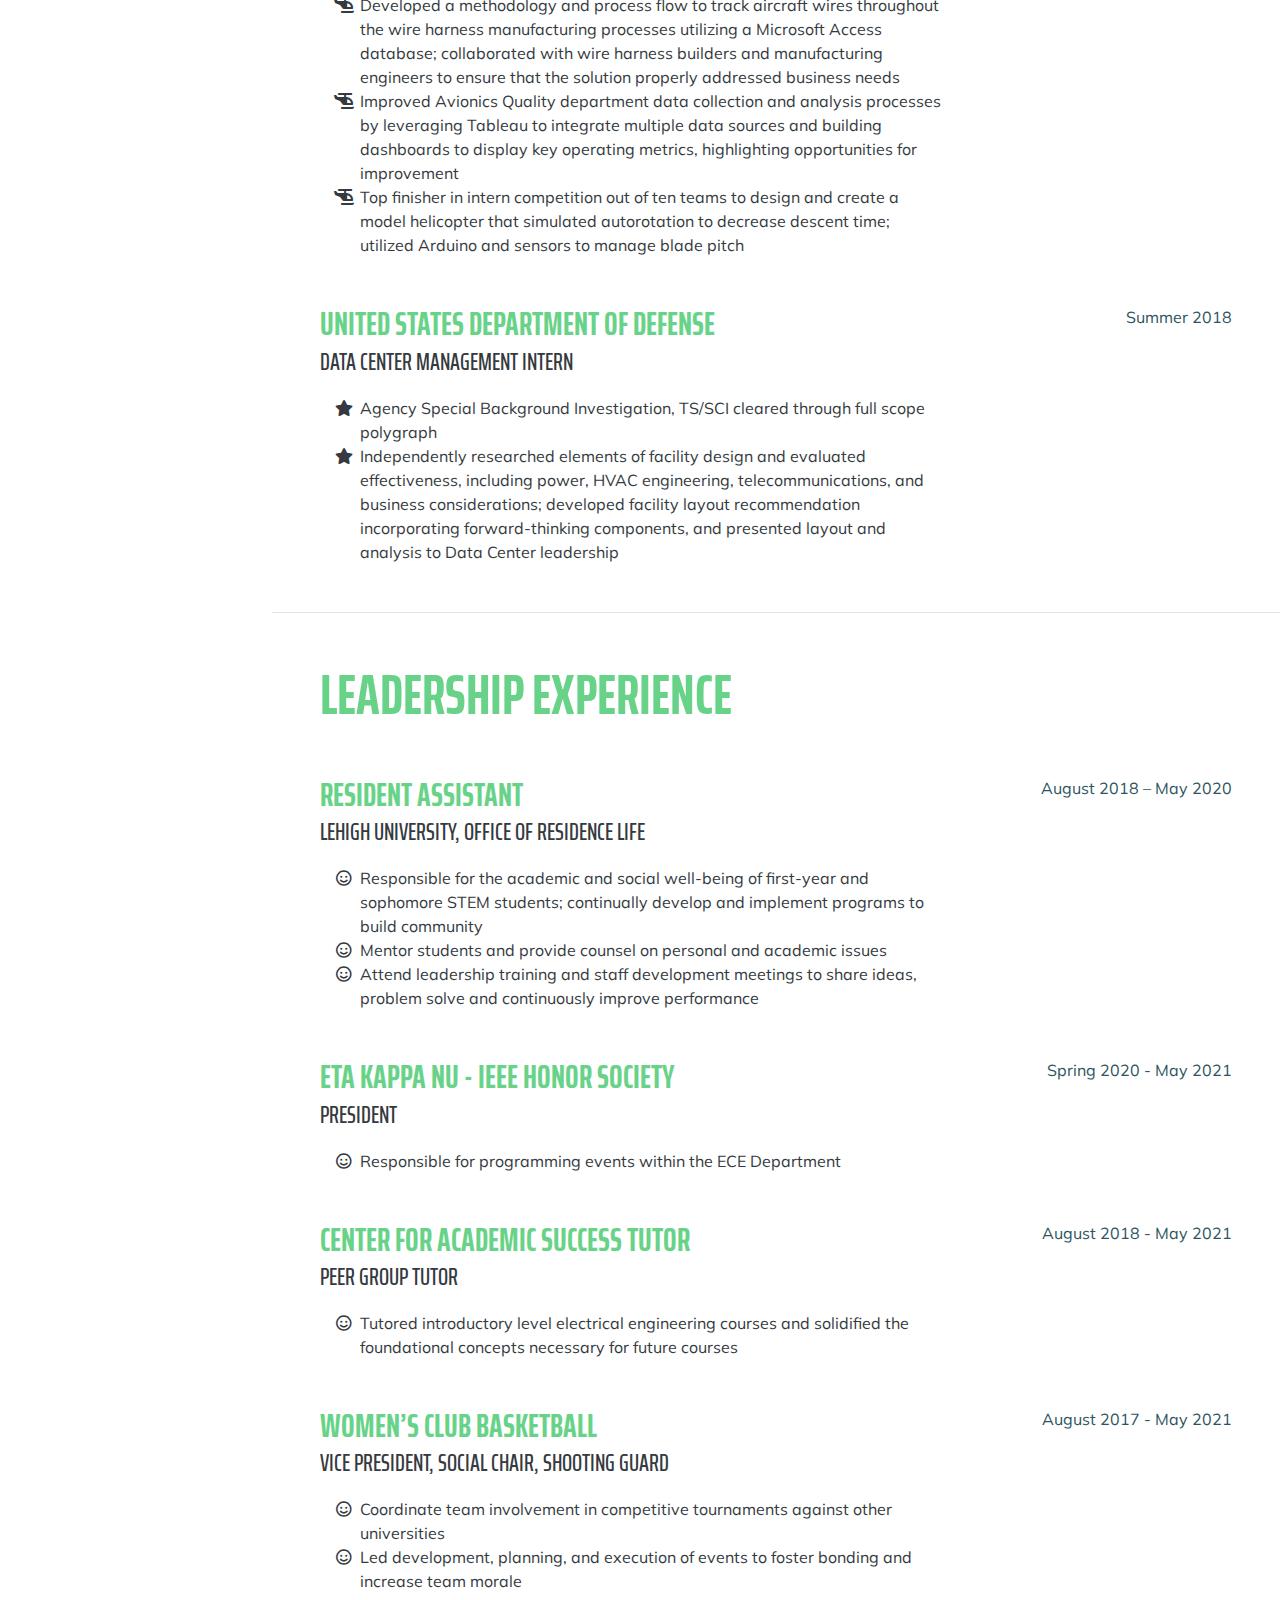
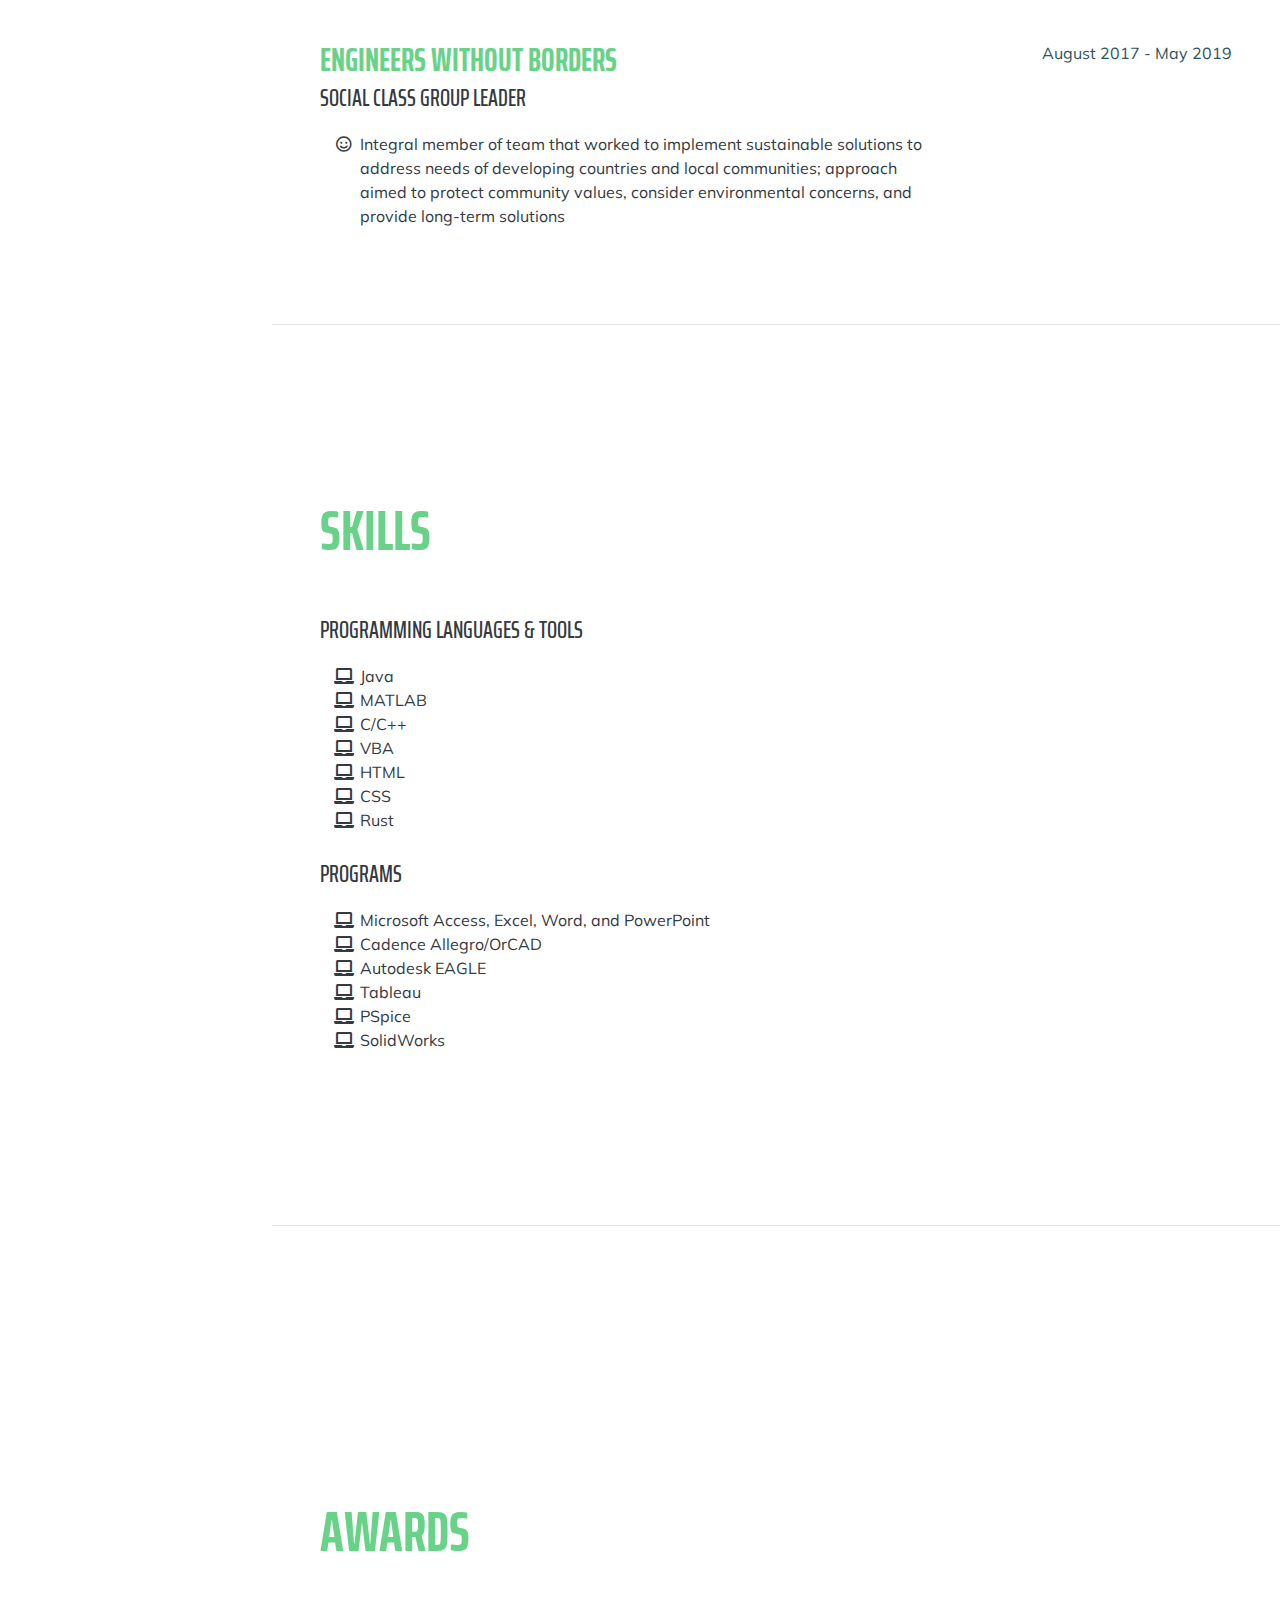
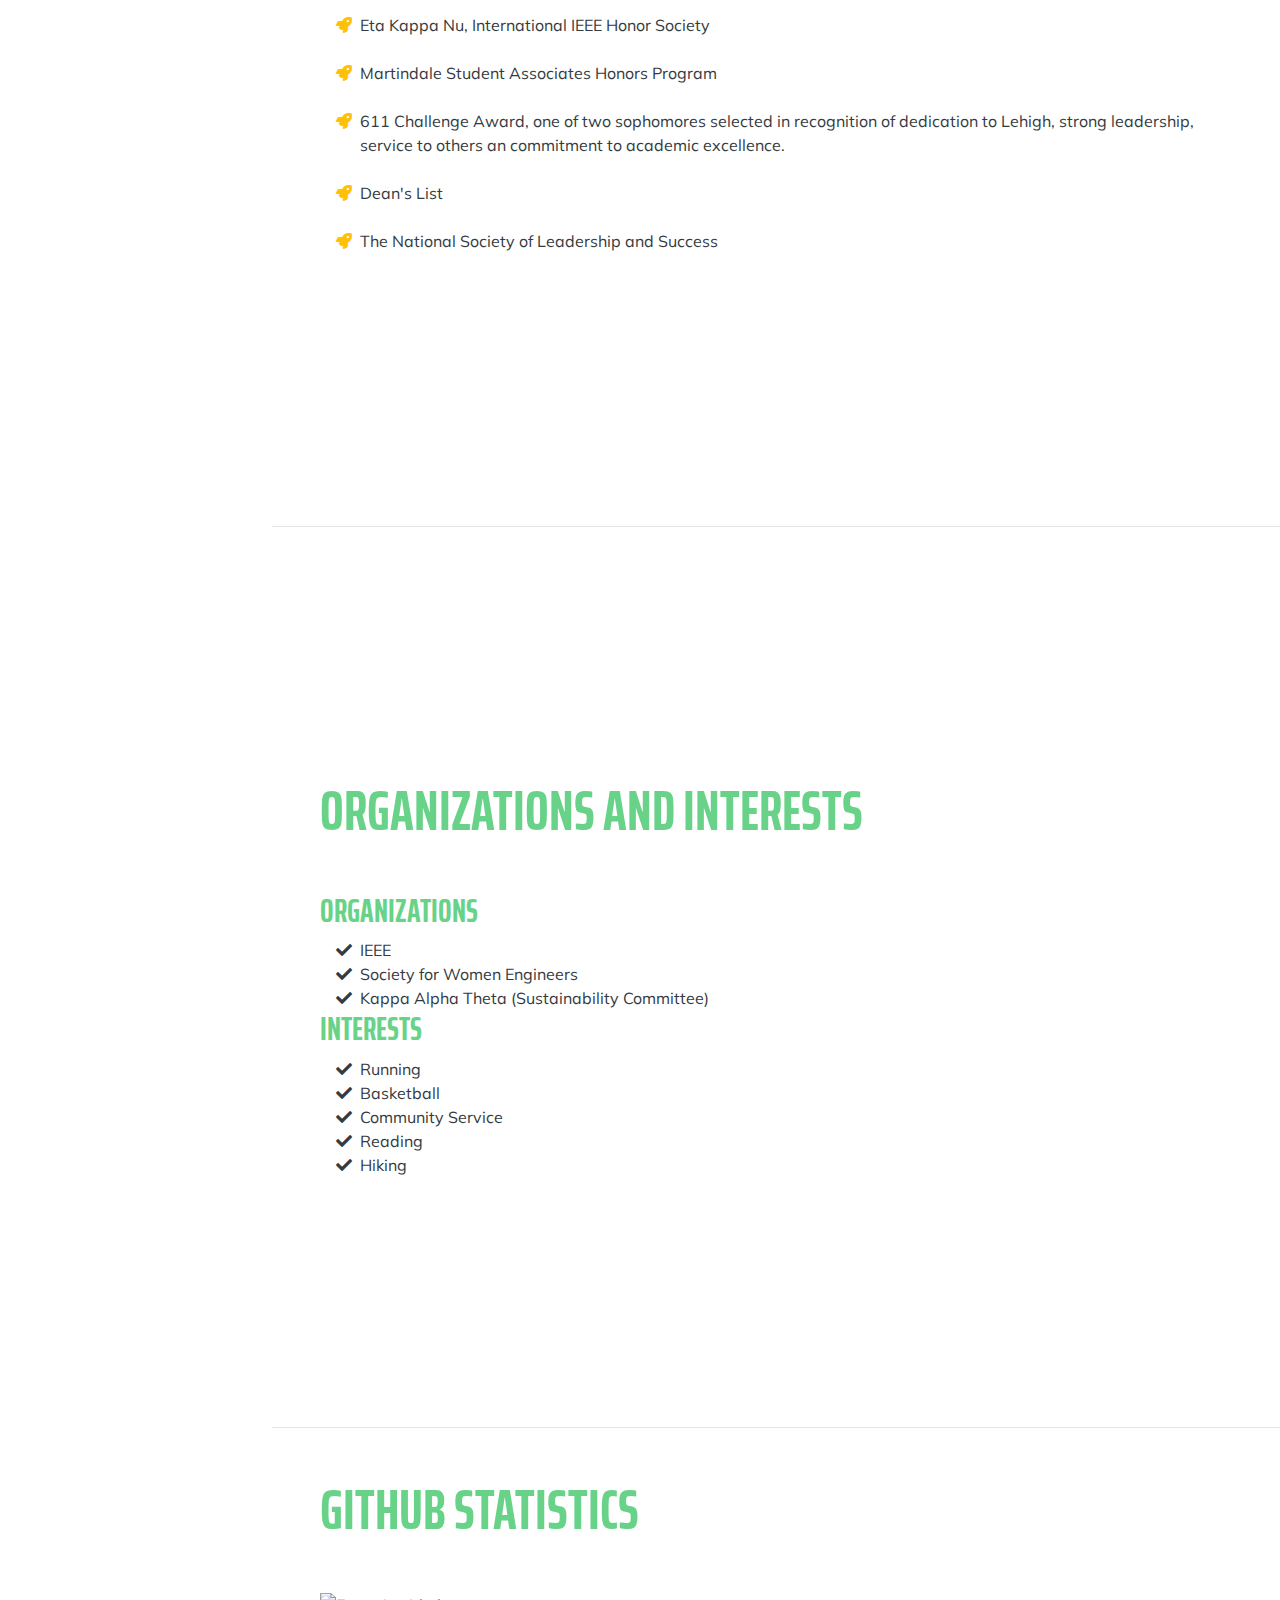
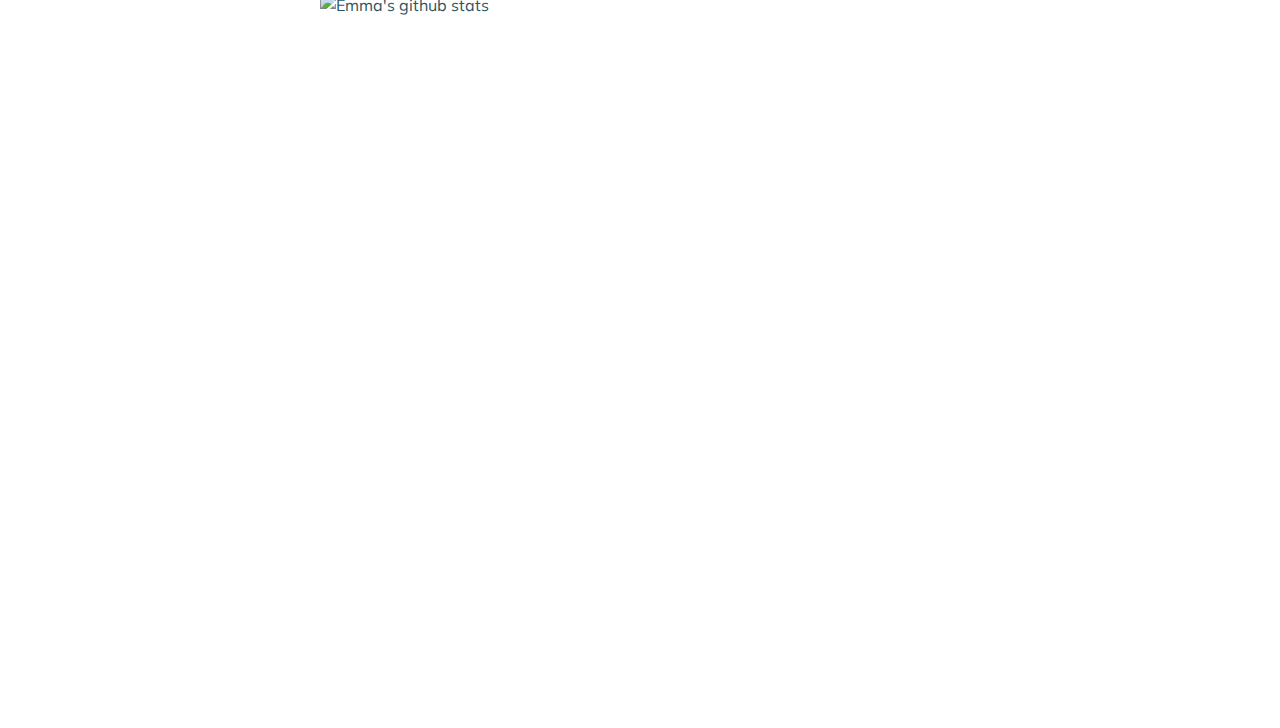
==== commit c2753438: "Update index.html" ====
--- a/index.html
+++ b/index.html
@@ -88,7 +88,7 @@
         <div>
          <span class="d-none d-lg-block">
 
-          <p class="lead mb-5">UNDER CONSTRUCTION <br> I graduated with high honors from Lehigh University in 2021 with a B.S. in the Integrated Degree in Engineering, Arts & Sciences honors program with concentrations in electrical engineering and cognitive science and a minor in aerospace engineering. While at Lehigh, I was electronics team lead for the Formula SAE team, president of Eta Kappa Nu , vice president of women’s club basketball, a resident assistant, and an electrical engineering tutor. Additionally, I received the 611 Challenge Award in recognition of strong leadership, service to others, and commitment to academics. During my summers, I interned at Sikorsky Aircraft, analyzing data and creating manufacturing plans for helicopters. I am currently a test and integration engineer on the Dragon capsule at SpaceX. </p>
+          <p class="lead mb-5"> <br> I graduated with high honors from Lehigh University in 2021 with a B.S. in the Integrated Degree in Engineering, Arts & Sciences honors program with concentrations in electrical engineering and cognitive science and a minor in aerospace engineering. While at Lehigh, I was electronics team lead for the Formula SAE team, president of Eta Kappa Nu , vice president of women’s club basketball, a resident assistant, and an electrical engineering tutor. Additionally, I received the 611 Challenge Award in recognition of strong leadership, service to others, and commitment to academics. During my summers, I interned at Sikorsky Aircraft, analyzing data and creating manufacturing plans for helicopters. I am currently a test and integration engineer on the Dragon capsule at SpaceX. </p>
            
          </span>
        </div>     
@@ -300,7 +300,7 @@
 
           </div>
           <div class="resume-date text-md-right">
-            <span class="text-primary">Spring 2020 - Present<br> <br> <br> <br> <br> <br> <br> To be published Spring 2021</span>
+            <span class="text-primary">Spring 2020 - May 2021<br> <br> <br> <br> <br> <br> <br> To be published Spring 2021</span>
           </div>
         </div>
 
@@ -327,7 +327,7 @@
             <ul class="fa-ul mb-0"><li> <i class="fa-li fa fa-car"> </i>Designed printed circuit boards and researched new and advanced technologies to be included within the vehicle </li><li> <i class="fa-li fa fa-car"> </i>Led content development for the official Lehigh Racing Instagram and Facebook accounts to ensure team members were kept informed and generate enthusiasm within community regarding upcoming events; coordinated outreach for fundraising </li></ul>
           </div>
           <div class="resume-date text-md-right">
-            <span class="text-primary">August 2017 - Present <br> <br> <br> <br> Spring 2020 - Present <br> <br> <br> <br> <br> Summer 2019 - Present <br> <br> <br> <br> <br> <br>  Fall 2017 - Spring 2019</span>
+            <span class="text-primary">August 2017 - May 2021 <br> <br> <br> <br> Spring 2020 - May 2021 <br> <br> <br> <br> <br> Summer 2019 - May 2021 <br> <br> <br> <br> <br> <br>  Fall 2017 - Spring 2019</span>
           </div>
         </div>
 
@@ -373,7 +373,7 @@
             <ul class="fa-ul mb-0"><li> <i class="fa-li far fa-smile"> </i>Responsible for the academic and social well-being of first-year and sophomore STEM students; continually develop and implement programs to build community </li><li> <i class="fa-li far fa-smile"> </i>Mentor students and provide counsel on personal and academic issues </li><li> <i class="fa-li far fa-smile"> </i>Attend leadership training and staff development meetings to share ideas, problem solve and continuously improve performance</li></ul>
           </div>
           <div class="resume-date text-md-right">
-            <span class="text-primary">August 2018 – Present </span>
+            <span class="text-primary">August 2018 – May 2020 </span>
           </div>
         </div>
 
@@ -384,7 +384,7 @@
             <ul class="fa-ul mb-0"><li><i class="fa-li far fa-smile"> </i>Responsible for programming events within the ECE Department </li></ul>
           </div>
           <div class="resume-date text-md-right">
-            <span class="text-primary">Spring 2020 - Present</span>
+            <span class="text-primary">Spring 2020 - May 2021</span>
           </div>
         </div>
 
@@ -395,7 +395,7 @@
             <ul class="fa-ul mb-0"><li> <i class="fa-li far fa-smile"> </i>Tutored introductory level electrical engineering courses and solidified the foundational concepts necessary for future courses </li></ul>
           </div>
           <div class="resume-date text-md-right">
-            <span class="text-primary">August 2018 - Present</span>
+            <span class="text-primary">August 2018 - May 2021</span>
           </div>
         </div>
 
@@ -406,7 +406,7 @@
             <ul class="fa-ul mb-0"> <li> <i class="fa-li far fa-smile"> </i>Coordinate team involvement in competitive tournaments against other universities </li><li> <i class="fa-li far fa-smile"> </i>Led development, planning, and execution of events to foster bonding and increase team morale </li></ul>
           </div>
           <div class="resume-date text-md-right">
-            <span class="text-primary">August 2017 - Present</span>
+            <span class="text-primary">August 2017 - May 2021</span>
           </div>
         </div>
 
